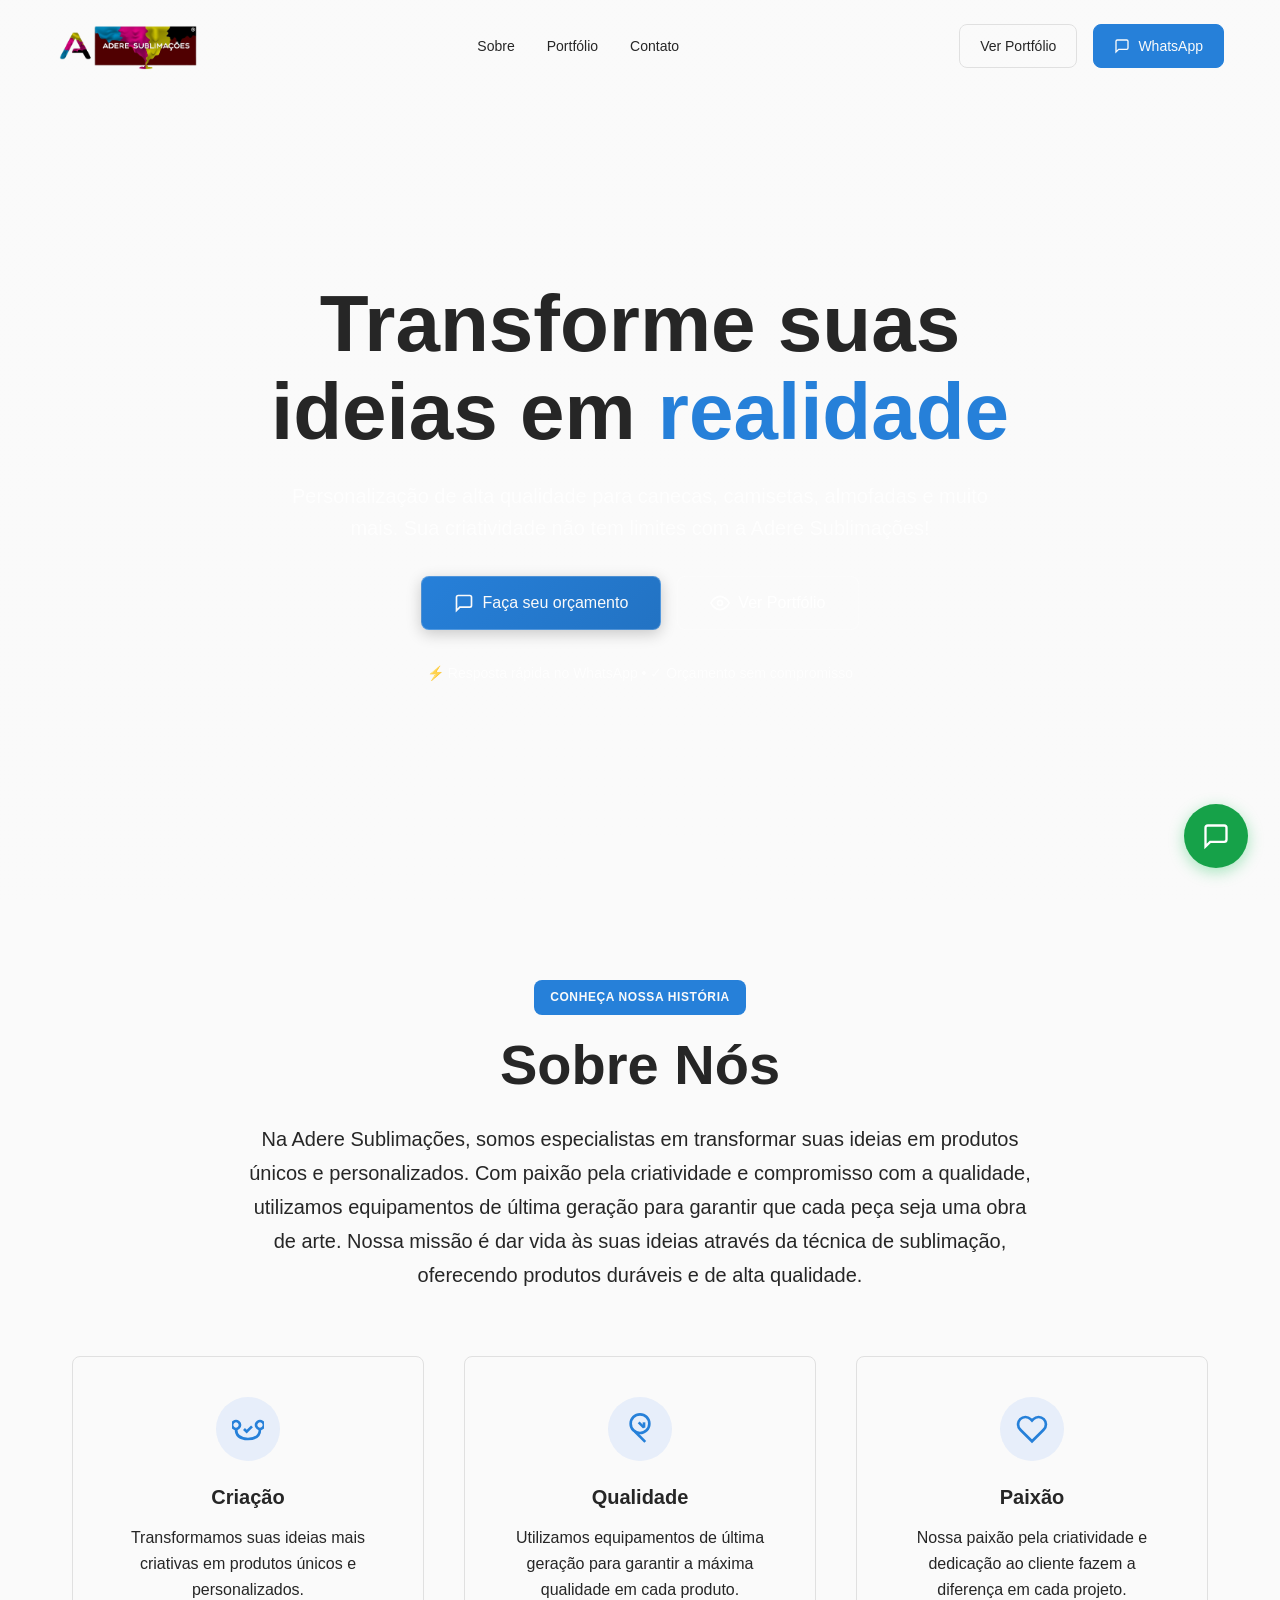
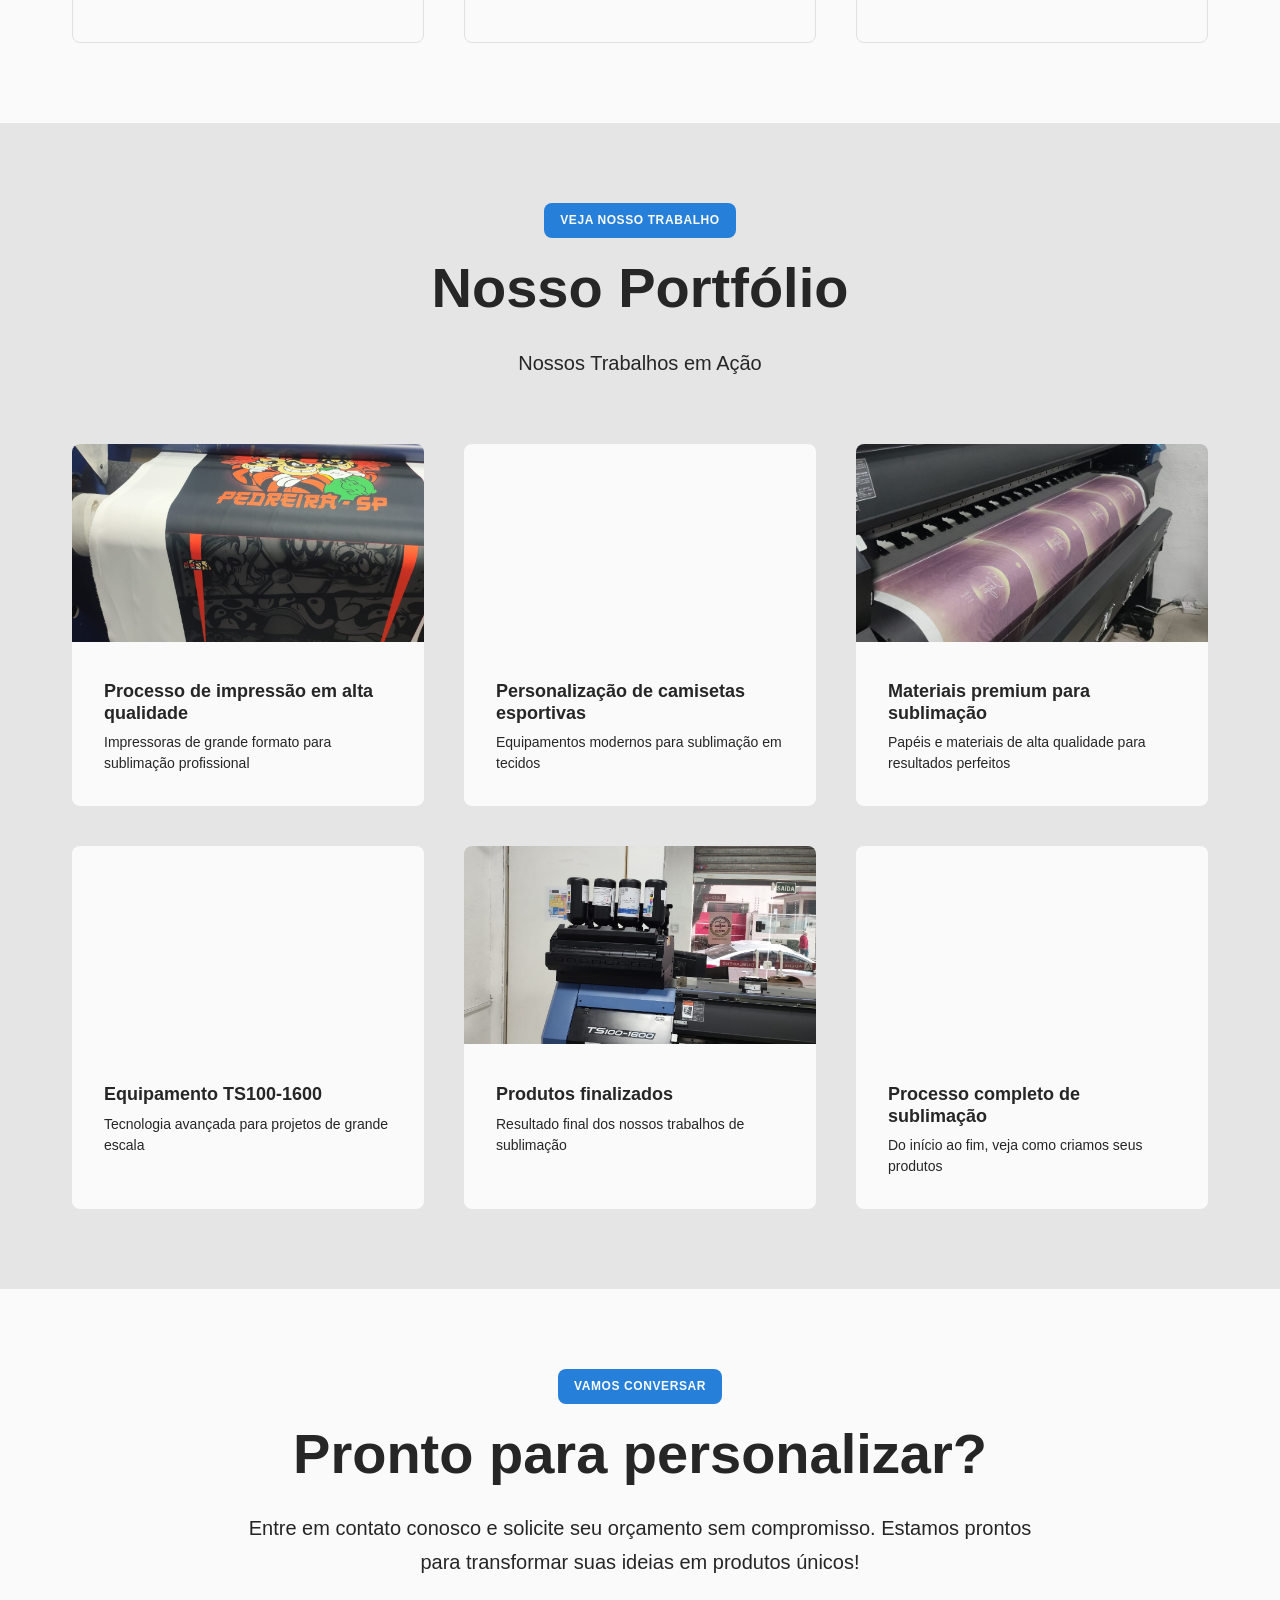
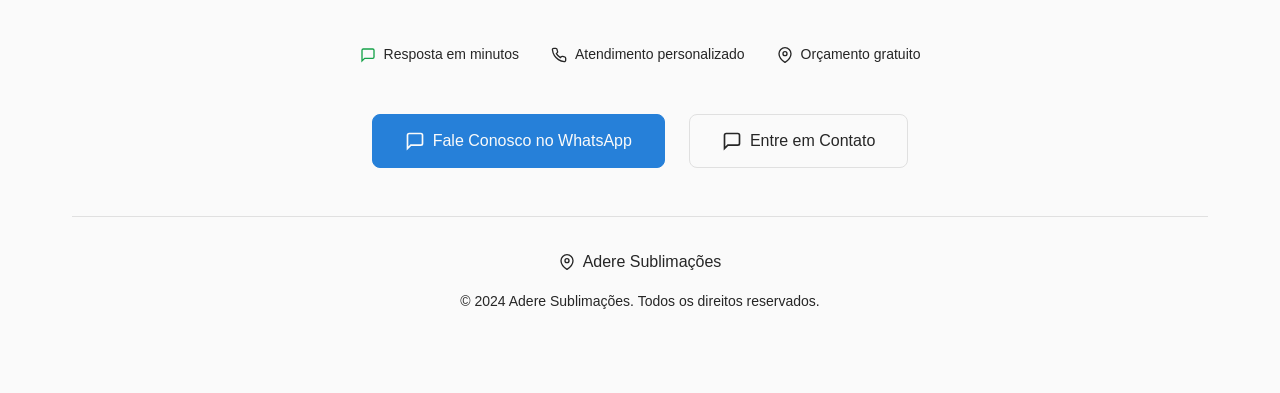
==== index.html @ a204c1db "Consolidate website styles and scripts into fewer files Embed CSS directly into the index.html and r" ====
<!DOCTYPE html>
<html lang="pt-BR">
<head>
    <meta charset="UTF-8">
    <meta name="viewport" content="width=device-width, initial-scale=1.0, maximum-scale=5.0, user-scalable=yes">
    <meta name="format-detection" content="telephone=no">
    <meta name="theme-color" content="#3b82f6">
    <title>Adere Sublimações - Transforme suas ideias em realidade</title>
    <meta name="description" content="Especialistas em sublimação personalizada para canecas, camisetas, almofadas e muito mais. Qualidade profissional e atendimento personalizado.">
    <style>
/* CSS Variables */
:root {
  --primary: hsl(210, 70%, 50%);
  --primary-foreground: hsl(0, 0%, 98%);
  --background: hsl(0, 0%, 98%);
  --foreground: hsl(0, 0%, 15%);
  --muted: hsl(0, 2%, 90%);
  --muted-foreground: hsl(0, 0%, 15%);
  --border: hsl(0, 0%, 88%);
  --green: hsl(142, 76%, 36%);
  --container-max-width: 1200px;
  --section-padding-mobile: 3rem 0;
  --section-padding-tablet: 4rem 0;
  --section-padding-desktop: 5rem 0;
  --border-radius: 0.5rem;
  --font-size-xs: 0.75rem;
  --font-size-sm: 0.875rem;
  --font-size-base: 1rem;
  --font-size-lg: 1.125rem;
  --font-size-xl: 1.25rem;
  --font-size-2xl: 1.5rem;
  --font-size-3xl: 1.875rem;
  --font-size-4xl: 2.25rem;
  --font-size-5xl: 3rem;
  --font-size-6xl: 4rem;
}

@media (prefers-color-scheme: dark) {
  :root {
    --background: hsl(0, 0%, 8%);
    --foreground: hsl(0, 0%, 92%);
    --muted: hsl(0, 2%, 16%);
    --muted-foreground: hsl(0, 0%, 92%);
    --border: hsl(0, 0%, 18%);
  }
}

* {
  margin: 0;
  padding: 0;
  box-sizing: border-box;
}

body {
  font-family: -apple-system, BlinkMacSystemFont, 'Segoe UI', Roboto, sans-serif;
  line-height: 1.6;
  color: var(--foreground);
  background-color: var(--background);
  overflow-x: hidden;
}

.container {
  max-width: var(--container-max-width);
  margin: 0 auto;
  padding: 0 1rem;
  width: 100%;
}

@media (min-width: 480px) { .container { padding: 0 1.25rem; } }
@media (min-width: 640px) { .container { padding: 0 1.5rem; } }
@media (min-width: 1024px) { .container { padding: 0 2rem; } }

h1, h2, h3, h4, h5, h6 {
  font-weight: 700;
  line-height: 1.2;
  color: var(--foreground);
}

.btn {
  display: inline-flex;
  align-items: center;
  justify-content: center;
  gap: 0.5rem;
  padding: 0.75rem 1.25rem;
  font-size: var(--font-size-sm);
  font-weight: 500;
  border: 1px solid transparent;
  border-radius: var(--border-radius);
  cursor: pointer;
  transition: all 0.2s ease;
  text-decoration: none;
  background: transparent;
  min-height: 44px;
  touch-action: manipulation;
  -webkit-tap-highlight-color: transparent;
  white-space: nowrap;
}

.btn:focus {
  outline: 2px solid var(--primary);
  outline-offset: 2px;
}

.btn-primary {
  background-color: var(--primary);
  color: var(--primary-foreground);
  border-color: var(--primary);
}

.btn-primary:hover {
  opacity: 0.9;
  transform: translateY(-1px);
}

.btn-outline {
  border-color: var(--border);
  background-color: transparent;
  color: var(--foreground);
}

.btn-outline:hover {
  background-color: var(--muted);
}

.btn-ghost {
  background-color: rgba(255, 255, 255, 0.1);
  color: white;
  border: 1px solid rgba(255, 255, 255, 0.2);
}

.btn-ghost:hover {
  background-color: rgba(255, 255, 255, 0.2);
}

.btn-lg {
  padding: 1rem 2rem;
  font-size: var(--font-size-base);
  min-height: 48px;
}

@media (max-width: 479px) {
  .btn {
    padding: 0.875rem 1.5rem;
    font-size: var(--font-size-base);
    min-height: 48px;
    width: 100%;
  }
  .btn-lg {
    padding: 1.125rem 2rem;
    font-size: var(--font-size-lg);
    min-height: 52px;
  }
}

.btn .icon { width: 1rem; height: 1rem; }
.btn-lg .icon { width: 1.25rem; height: 1.25rem; }

.icon {
  width: 1rem;
  height: 1rem;
  stroke: currentColor;
  fill: none;
}

.icon.green { color: var(--green); }

.navbar {
  position: fixed;
  top: 0;
  left: 0;
  right: 0;
  z-index: 1000;
  transition: all 0.3s ease;
  padding: 0;
}

.navbar.scrolled {
  background-color: rgba(255, 255, 255, 0.95);
  backdrop-filter: blur(10px);
  border-bottom: 1px solid var(--border);
  box-shadow: 0 2px 10px rgba(0, 0, 0, 0.1);
}

@media (prefers-color-scheme: dark) {
  .navbar.scrolled {
    background-color: rgba(0, 0, 0, 0.95);
  }
}

.nav-container {
  max-width: var(--container-max-width);
  margin: 0 auto;
  padding: 0 1rem;
}

.nav-content {
  display: flex;
  align-items: center;
  justify-content: space-between;
  min-height: 70px;
  padding: 0.5rem 0;
}

@media (min-width: 768px) {
  .nav-content {
    min-height: 80px;
    padding: 0.75rem 0;
  }
}

.nav-brand {
  display: flex;
  align-items: center;
  justify-content: space-between;
  width: 100%;
}

@media (min-width: 768px) {
  .nav-brand {
    width: auto;
  }
}

.logo-button {
  background: none;
  border: none;
  cursor: pointer;
}

.logo {
  height: 3rem;
  object-fit: contain;
  max-width: 120px;
}

@media (min-width: 480px) {
  .logo {
    height: 3.5rem;
    max-width: 140px;
  }
}

@media (min-width: 768px) {
  .logo {
    height: 4rem;
    max-width: 160px;
  }
}

.mobile-menu-toggle {
  display: flex;
  flex-direction: column;
  justify-content: space-around;
  width: 2rem;
  height: 2rem;
  background: transparent;
  border: none;
  cursor: pointer;
  padding: 0;
}

@media (min-width: 768px) {
  .mobile-menu-toggle {
    display: none;
  }
}

.hamburger {
  width: 2rem;
  height: 0.25rem;
  background: var(--foreground);
  transition: all 0.3s ease;
}

.mobile-menu-toggle.active .hamburger:nth-child(1) {
  transform: rotate(45deg) translate(5px, 5px);
}

.mobile-menu-toggle.active .hamburger:nth-child(2) {
  opacity: 0;
}

.mobile-menu-toggle.active .hamburger:nth-child(3) {
  transform: rotate(-45deg) translate(7px, -6px);
}

.desktop-menu {
  display: none;
}

@media (min-width: 768px) {
  .desktop-menu {
    display: block;
  }
}

.nav-menu ul {
  display: flex;
  list-style: none;
  gap: 2rem;
}

.nav-menu button {
  background: none;
  border: none;
  color: var(--muted-foreground);
  font-size: 0.875rem;
  cursor: pointer;
  transition: color 0.2s ease;
}

.nav-menu button:hover {
  color: var(--foreground);
}

.nav-actions {
  display: flex;
  align-items: center;
  gap: 1rem;
}

.mobile-hidden {
  display: none;
}

@media (min-width: 768px) {
  .mobile-hidden {
    display: inline-flex;
  }
}

.mobile-menu {
  display: none;
  position: absolute;
  top: 100%;
  left: 0;
  right: 0;
  background-color: var(--background);
  border: 1px solid var(--border);
  border-radius: var(--border-radius);
  margin: 0.5rem;
  padding: 2rem 1.5rem;
  box-shadow: 0 10px 25px rgba(0, 0, 0, 0.15);
  backdrop-filter: blur(10px);
  max-height: calc(100vh - 100px);
  overflow-y: auto;
}

.mobile-menu.active {
  display: block;
}

.mobile-menu-items {
  list-style: none;
  margin-bottom: 1.5rem;
}

.mobile-menu-items li {
  margin-bottom: 1rem;
}

.mobile-menu-items button {
  background: none;
  border: none;
  color: var(--muted-foreground);
  font-size: var(--font-size-lg);
  cursor: pointer;
  width: 100%;
  text-align: left;
  padding: 0.875rem 0;
  transition: color 0.2s ease;
  touch-action: manipulation;
  -webkit-tap-highlight-color: transparent;
  min-height: 44px;
  display: flex;
  align-items: center;
}

.mobile-menu-items button:hover {
  color: var(--foreground);
}

.mobile-actions {
  display: flex;
  flex-direction: column;
  gap: 1rem;
  margin-top: 1rem;
  padding-top: 1rem;
  border-top: 1px solid var(--border);
}

.hero {
  position: relative;
  min-height: 100vh;
  min-height: 100svh;
  display: flex;
  align-items: center;
  justify-content: center;
  color: white;
  text-align: center;
  overflow: hidden;
  padding: 1rem;
}

@media (max-width: 767px) {
  .hero {
    min-height: calc(100vh - 70px);
    padding-top: 70px;
  }
}

@media (min-width: 768px) {
  .hero {
    padding-top: 80px;
  }
}

.hero-video {
  position: absolute;
  top: 0;
  left: 0;
  width: 100%;
  height: 100%;
  object-fit: cover;
  z-index: -2;
  opacity: 0.6;
}

.hero-overlay {
  position: absolute;
  top: 0;
  left: 0;
  width: 100%;
  height: 100%;
  background: radial-gradient(125% 125% at 50% 100%, transparent 0%, var(--background) 75%);
  z-index: -1;
}

.hero-content {
  max-width: 900px;
  padding: 2rem 1rem;
  z-index: 1;
  width: 100%;
}

@media (max-width: 479px) {
  .hero-content {
    padding: 1.5rem 0.75rem;
  }
}

@media (min-width: 768px) {
  .hero-content {
    padding: 2rem 1.5rem;
  }
}

.hero-title {
  font-size: var(--font-size-3xl);
  font-weight: 700;
  margin-bottom: 1.5rem;
  line-height: 1.1;
  word-wrap: break-word;
  hyphens: auto;
}

@media (min-width: 480px) { .hero-title { font-size: var(--font-size-4xl); } }
@media (min-width: 640px) { .hero-title { font-size: var(--font-size-5xl); } }
@media (min-width: 768px) { .hero-title { font-size: var(--font-size-6xl); } }
@media (min-width: 1024px) { .hero-title { font-size: 5rem; } }

.text-primary { color: var(--primary); }

.hero-subtitle {
  font-size: var(--font-size-base);
  margin-bottom: 2rem;
  opacity: 0.9;
  max-width: 600px;
  margin-left: auto;
  margin-right: auto;
  line-height: 1.6;
}

@media (min-width: 480px) { .hero-subtitle { font-size: var(--font-size-lg); } }
@media (min-width: 768px) { .hero-subtitle { font-size: var(--font-size-xl); max-width: 700px; } }

.hero-actions {
  display: flex;
  flex-direction: column;
  align-items: center;
  gap: 1rem;
  margin-bottom: 2rem;
}

@media (min-width: 640px) {
  .hero-actions {
    flex-direction: row;
    justify-content: center;
  }
}

.hero-cta {
  background: linear-gradient(135deg, var(--primary) 0%, hsl(210, 70%, 45%) 100%);
  border: 1px solid rgba(255, 255, 255, 0.2);
  box-shadow: 0 4px 15px rgba(0, 0, 0, 0.2);
}

.trust-indicators {
  opacity: 0.8;
  font-size: 0.875rem;
}

section {
  padding: var(--section-padding-mobile);
}

@media (min-width: 768px) { section { padding: var(--section-padding-tablet); } }
@media (min-width: 1024px) { section { padding: var(--section-padding-desktop); } }

.section-header {
  text-align: center;
  margin-bottom: 4rem;
  max-width: 800px;
  margin-left: auto;
  margin-right: auto;
}

.section-badge {
  display: inline-block;
  padding: 0.5rem 1rem;
  background-color: var(--primary);
  color: var(--primary-foreground);
  font-size: 0.75rem;
  font-weight: 600;
  text-transform: uppercase;
  letter-spacing: 0.05em;
  border-radius: var(--border-radius);
  margin-bottom: 1rem;
}

.section-title {
  font-size: var(--font-size-3xl);
  font-weight: 700;
  margin-bottom: 1.5rem;
  color: var(--foreground);
  line-height: 1.2;
  word-wrap: break-word;
}

@media (min-width: 480px) { .section-title { font-size: var(--font-size-4xl); } }
@media (min-width: 768px) { .section-title { font-size: var(--font-size-5xl); } }
@media (min-width: 1024px) { .section-title { font-size: 3.5rem; } }

.section-description {
  font-size: var(--font-size-base);
  color: var(--muted-foreground);
  line-height: 1.7;
  max-width: 800px;
  margin: 0 auto;
}

@media (min-width: 480px) { .section-description { font-size: var(--font-size-lg); } }
@media (min-width: 768px) { .section-description { font-size: var(--font-size-xl); max-width: 900px; } }

.about { background-color: var(--background); }

.pillars-grid {
  display: grid;
  grid-template-columns: 1fr;
  gap: 1.5rem;
}

@media (min-width: 640px) {
  .pillars-grid {
    grid-template-columns: repeat(2, 1fr);
    gap: 2rem;
  }
}

@media (min-width: 1024px) {
  .pillars-grid {
    grid-template-columns: repeat(3, 1fr);
    gap: 2.5rem;
  }
}

.pillar-card {
  background-color: var(--background);
  border: 1px solid var(--border);
  border-radius: var(--border-radius);
  padding: 1.5rem;
  text-align: center;
  transition: all 0.3s ease;
}

@media (min-width: 640px) { .pillar-card { padding: 2rem; } }
@media (min-width: 1024px) { .pillar-card { padding: 2.5rem; } }

.pillar-card:hover {
  transform: translateY(-5px);
  box-shadow: 0 10px 25px rgba(0, 0, 0, 0.1);
}

.pillar-icon {
  width: 4rem;
  height: 4rem;
  background-color: rgba(59, 130, 246, 0.1);
  border-radius: 50%;
  display: flex;
  align-items: center;
  justify-content: center;
  margin: 0 auto 1.5rem;
  color: var(--primary);
}

.pillar-icon svg {
  width: 2rem;
  height: 2rem;
}

.pillar-card h3 {
  font-size: 1.25rem;
  font-weight: 700;
  margin-bottom: 1rem;
  color: var(--foreground);
}

.pillar-card p {
  color: var(--muted-foreground);
  line-height: 1.6;
}

.portfolio { background-color: var(--muted); }

.portfolio-grid {
  display: grid;
  grid-template-columns: 1fr;
  gap: 1.25rem;
}

@media (min-width: 640px) {
  .portfolio-grid {
    grid-template-columns: repeat(2, 1fr);
    gap: 1.5rem;
  }
}

@media (min-width: 1024px) {
  .portfolio-grid {
    grid-template-columns: repeat(3, 1fr);
    gap: 2rem;
  }
}

@media (min-width: 1200px) {
  .portfolio-grid {
    gap: 2.5rem;
  }
}

.portfolio-item {
  background-color: var(--background);
  border-radius: var(--border-radius);
  overflow: hidden;
  transition: all 0.3s ease;
  cursor: pointer;
}

.portfolio-item:hover {
  transform: translateY(-5px);
  box-shadow: 0 10px 25px rgba(0, 0, 0, 0.15);
}

.portfolio-item img,
.portfolio-item video {
  width: 100%;
  aspect-ratio: 16/9;
  object-fit: cover;
  transition: transform 0.3s ease;
}

.portfolio-item:hover img,
.portfolio-item:hover video {
  transform: scale(1.05);
}

.portfolio-content {
  padding: 1.25rem;
}

@media (min-width: 640px) { .portfolio-content { padding: 1.5rem; } }
@media (min-width: 1024px) { .portfolio-content { padding: 2rem; } }

.portfolio-content h3 {
  font-size: 1.125rem;
  font-weight: 700;
  margin-bottom: 0.5rem;
  color: var(--foreground);
}

.portfolio-content p {
  font-size: 0.875rem;
  color: var(--muted-foreground);
  line-height: 1.5;
}

.contact { background-color: var(--background); }

.trust-badges {
  display: grid;
  grid-template-columns: 1fr;
  gap: 1.5rem;
  margin-bottom: 2.5rem;
  text-align: center;
}

@media (min-width: 640px) {
  .trust-badges {
    display: flex;
    flex-wrap: wrap;
    justify-content: center;
    gap: 2rem;
    margin-bottom: 3rem;
  }
}

.trust-item {
  display: flex;
  align-items: center;
  gap: 0.5rem;
  font-size: 0.875rem;
  color: var(--muted-foreground);
}

.contact-actions {
  display: flex;
  flex-direction: column;
  align-items: stretch;
  gap: 1rem;
  margin-bottom: 3rem;
  max-width: 400px;
  margin-left: auto;
  margin-right: auto;
}

@media (min-width: 640px) {
  .contact-actions {
    flex-direction: row;
    justify-content: center;
    align-items: center;
    max-width: none;
  }
}

@media (min-width: 768px) {
  .contact-actions {
    gap: 1.5rem;
  }
}

.company-info {
  text-align: center;
  padding-top: 2rem;
  border-top: 1px solid var(--border);
}

.company-name {
  display: flex;
  align-items: center;
  justify-content: center;
  gap: 0.5rem;
  margin-bottom: 1rem;
  color: var(--muted-foreground);
}

.copyright {
  font-size: 0.875rem;
  color: var(--muted-foreground);
}

.floating-whatsapp {
  position: fixed;
  bottom: 1rem;
  right: 1rem;
  z-index: 1000;
  display: flex;
  align-items: center;
  gap: 0.5rem;
}

@media (min-width: 640px) {
  .floating-whatsapp {
    bottom: 1.5rem;
    right: 1.5rem;
  }
}

@media (min-width: 1024px) {
  .floating-whatsapp {
    bottom: 2rem;
    right: 2rem;
  }
}

.whatsapp-btn {
  width: 3rem;
  height: 3rem;
  background-color: var(--green);
  color: white;
  border: none;
  border-radius: 50%;
  display: flex;
  align-items: center;
  justify-content: center;
  cursor: pointer;
  transition: all 0.3s ease;
  box-shadow: 0 4px 15px rgba(34, 197, 94, 0.4);
  touch-action: manipulation;
  -webkit-tap-highlight-color: transparent;
}

@media (min-width: 640px) {
  .whatsapp-btn {
    width: 3.5rem;
    height: 3.5rem;
  }
}

@media (min-width: 1024px) {
  .whatsapp-btn {
    width: 4rem;
    height: 4rem;
  }
}

.whatsapp-btn:hover {
  transform: scale(1.1);
  box-shadow: 0 6px 20px rgba(34, 197, 94, 0.6);
}

.whatsapp-btn svg {
  width: 1.75rem;
  height: 1.75rem;
}

.close-btn {
  position: absolute;
  top: -0.25rem;
  right: -0.25rem;
  width: 1.25rem;
  height: 1.25rem;
  background-color: var(--muted-foreground);
  color: var(--background);
  border: none;
  border-radius: 50%;
  font-size: 0.75rem;
  cursor: pointer;
  display: flex;
  align-items: center;
  justify-content: center;
  opacity: 0;
  transition: opacity 0.2s ease;
}

.floating-whatsapp:hover .close-btn {
  opacity: 1;
}

.close-btn:hover {
  background-color: var(--foreground);
}

.tooltip {
  position: absolute;
  bottom: 100%;
  right: 0;
  background-color: var(--foreground);
  color: var(--background);
  padding: 0.5rem 0.75rem;
  border-radius: var(--border-radius);
  font-size: 0.875rem;
  white-space: nowrap;
  opacity: 0;
  transform: translateY(10px);
  transition: all 0.3s ease;
  pointer-events: none;
  margin-bottom: 0.5rem;
}

.floating-whatsapp:hover .tooltip {
  opacity: 1;
  transform: translateY(0);
}

.tooltip::after {
  content: '';
  position: absolute;
  top: 100%;
  right: 1rem;
  border: 0.25rem solid transparent;
  border-top-color: var(--foreground);
}

.text-center { text-align: center; }

.sr-only {
  position: absolute;
  width: 1px;
  height: 1px;
  padding: 0;
  margin: -1px;
  overflow: hidden;
  clip: rect(0, 0, 0, 0);
  white-space: nowrap;
  border: 0;
}

@media (max-width: 767px) {
  .hidden-mobile {
    display: none !important;
  }
}

@media (min-width: 768px) {
  .hidden-desktop {
    display: none !important;
  }
}

@media (hover: none) and (pointer: coarse) {
  .btn:hover { transform: none; }
  .pillar-card:hover { transform: none; }
  .portfolio-item:hover { transform: none; }
  .portfolio-item:hover img,
  .portfolio-item:hover video { transform: none; }
}

@media (prefers-reduced-motion: reduce) {
  * {
    animation-duration: 0.01ms !important;
    animation-iteration-count: 1 !important;
    transition-duration: 0.01ms !important;
  }
  html { scroll-behavior: auto; }
}

.btn:focus-visible,
button:focus-visible {
  outline: 2px solid var(--primary);
  outline-offset: 2px;
}

html { scroll-behavior: smooth; }

@supports (scroll-behavior: smooth) {
  html { scroll-behavior: smooth; }
}
    </style>
</head>
<body>
    <!-- Header Navigation -->
    <header>
        <nav class="navbar" id="navbar">
            <div class="nav-container">
                <div class="nav-content">
                    <div class="nav-brand">
                        <button onclick="scrollToTop()" class="logo-button">
                            <img src="attached_assets/logo-adere-removebg-preview.jpg_1758233540978.png" 
                                 alt="Adere Sublimações" class="logo">
                        </button>
                        <button class="mobile-menu-toggle" id="mobileMenuToggle">
                            <span class="hamburger"></span>
                            <span class="hamburger"></span>
                            <span class="hamburger"></span>
                        </button>
                    </div>
                    
                    <div class="nav-menu desktop-menu">
                        <ul>
                            <li><button onclick="scrollToSection('sobre')">Sobre</button></li>
                            <li><button onclick="scrollToSection('portfolio')">Portfólio</button></li>
                            <li><button onclick="scrollToSection('contato')">Contato</button></li>
                        </ul>
                    </div>
                    
                    <div class="nav-actions">
                        <button class="btn btn-outline mobile-hidden" onclick="scrollToSection('portfolio')">
                            Ver Portfólio
                        </button>
                        <button class="btn btn-primary" onclick="openWhatsApp('header')">
                            <svg class="icon" viewBox="0 0 24 24" fill="none" stroke="currentColor" stroke-width="2">
                                <path d="M21 15a2 2 0 0 1-2 2H7l-4 4V5a2 2 0 0 1 2-2h14a2 2 0 0 1 2 2z"/>
                            </svg>
                            WhatsApp
                        </button>
                    </div>
                </div>
                
                <!-- Mobile Menu -->
                <div class="mobile-menu" id="mobileMenu">
                    <ul class="mobile-menu-items">
                        <li><button onclick="scrollToSection('sobre')">Sobre</button></li>
                        <li><button onclick="scrollToSection('portfolio')">Portfólio</button></li>
                        <li><button onclick="scrollToSection('contato')">Contato</button></li>
                    </ul>
                    <div class="mobile-actions">
                        <button class="btn btn-outline" onclick="scrollToSection('portfolio')">
                            Ver Portfólio
                        </button>
                        <button class="btn btn-primary" onclick="openWhatsApp('mobile-menu')">
                            <svg class="icon" viewBox="0 0 24 24" fill="none" stroke="currentColor" stroke-width="2">
                                <path d="M21 15a2 2 0 0 1-2 2H7l-4 4V5a2 2 0 0 1 2-2h14a2 2 0 0 1 2 2z"/>
                            </svg>
                            WhatsApp
                        </button>
                    </div>
                </div>
            </div>
        </nav>
    </header>

    <!-- Hero Section -->
    <main>
        <section class="hero">
            <video class="hero-video" autoplay muted loop playsinline>
                <source src="attached_assets/fundo_1758233569956.mp4" type="video/mp4">
            </video>
            <div class="hero-overlay"></div>
            
            <div class="hero-content">
                <div class="hero-text">
                    <h1 class="hero-title">
                        Transforme suas ideias em <span class="text-primary">realidade</span>
                    </h1>
                    <p class="hero-subtitle">
                        Personalização de alta qualidade para canecas, camisetas, almofadas e muito mais. 
                        Sua criatividade não tem limites com a Adere Sublimações!
                    </p>
                </div>
                
                <div class="hero-actions">
                    <button class="btn btn-primary btn-lg hero-cta" onclick="openWhatsApp('hero-primary')">
                        <svg class="icon" viewBox="0 0 24 24" fill="none" stroke="currentColor" stroke-width="2">
                            <path d="M21 15a2 2 0 0 1-2 2H7l-4 4V5a2 2 0 0 1 2-2h14a2 2 0 0 1 2 2z"/>
                        </svg>
                        Faça seu orçamento
                    </button>
                    <button class="btn btn-ghost btn-lg" onclick="scrollToSection('portfolio')">
                        <svg class="icon" viewBox="0 0 24 24" fill="none" stroke="currentColor" stroke-width="2">
                            <path d="M1 12s4-8 11-8 11 8 11 8-4 8-11 8-11-8-11-8z"/>
                            <circle cx="12" cy="12" r="3"/>
                        </svg>
                        Ver Portfólio
                    </button>
                </div>
                
                <div class="trust-indicators">
                    <p>⚡ Resposta rápida no WhatsApp • ✓ Orçamento sem compromisso</p>
                </div>
            </div>
        </section>

        <!-- About Section -->
        <section class="about" id="sobre">
            <div class="container">
                <div class="section-header">
                    <div class="section-badge">Conheça nossa história</div>
                    <h2 class="section-title">Sobre Nós</h2>
                    <p class="section-description">
                        Na Adere Sublimações, somos especialistas em transformar suas ideias em produtos únicos e personalizados. 
                        Com paixão pela criatividade e compromisso com a qualidade, utilizamos equipamentos de última geração para 
                        garantir que cada peça seja uma obra de arte. Nossa missão é dar vida às suas ideias através da técnica de 
                        sublimação, oferecendo produtos duráveis e de alta qualidade.
                    </p>
                </div>
                
                <div class="pillars-grid">
                    <div class="pillar-card">
                        <div class="pillar-icon">
                            <svg viewBox="0 0 24 24" fill="none" stroke="currentColor" stroke-width="2">
                                <path d="M9 12l2 2 4-4"/>
                                <path d="M21 12c-1 0-3-1-3-3s2-3 3-3 3 1 3 3-2 3-3 3"/>
                                <path d="M3 12c1 0 3-1 3-3s-2-3-3-3-3 1-3 3 2 3 3 3"/>
                                <path d="M3 12c0 7.5 7.5 7.5 9 7.5s9 0 9-7.5"/>
                            </svg>
                        </div>
                        <h3>Criação</h3>
                        <p>Transformamos suas ideias mais criativas em produtos únicos e personalizados.</p>
                    </div>
                    
                    <div class="pillar-card">
                        <div class="pillar-icon">
                            <svg viewBox="0 0 24 24" fill="none" stroke="currentColor" stroke-width="2">
                                <circle cx="12" cy="8" r="7"/>
                                <path d="m8.21 13.89 7.74 7.74"/>
                                <path d="M15 7v4"/>
                                <path d="m11 7 4 4"/>
                            </svg>
                        </div>
                        <h3>Qualidade</h3>
                        <p>Utilizamos equipamentos de última geração para garantir a máxima qualidade em cada produto.</p>
                    </div>
                    
                    <div class="pillar-card">
                        <div class="pillar-icon">
                            <svg viewBox="0 0 24 24" fill="none" stroke="currentColor" stroke-width="2">
                                <path d="M20.84 4.61a5.5 5.5 0 0 0-7.78 0L12 5.67l-1.06-1.06a5.5 5.5 0 0 0-7.78 7.78l1.06 1.06L12 21.23l7.78-7.78 1.06-1.06a5.5 5.5 0 0 0 0-7.78z"/>
                            </svg>
                        </div>
                        <h3>Paixão</h3>
                        <p>Nossa paixão pela criatividade e dedicação ao cliente fazem a diferença em cada projeto.</p>
                    </div>
                </div>
            </div>
        </section>

        <!-- Portfolio Section -->
        <section class="portfolio" id="portfolio">
            <div class="container">
                <div class="section-header">
                    <div class="section-badge">Veja nosso trabalho</div>
                    <h2 class="section-title">Nosso Portfólio</h2>
                    <p class="section-description">Nossos Trabalhos em Ação</p>
                </div>
                
                <div class="portfolio-grid">
                    <div class="portfolio-item">
                        <img src="attached_assets/WhatsApp Image 2025-09-02 at 09.13.18_1758233621442.jpeg" 
                             alt="Processo de impressão em alta qualidade">
                        <div class="portfolio-content">
                            <h3>Processo de impressão em alta qualidade</h3>
                            <p>Impressoras de grande formato para sublimação profissional</p>
                        </div>
                    </div>
                    
                    <div class="portfolio-item">
                        <video muted loop playsinline autoplay>
                            <source src="attached_assets/WhatsApp Video 2025-09-02 at 09.14.12_1758233621443.mp4" type="video/mp4">
                        </video>
                        <div class="portfolio-content">
                            <h3>Personalização de camisetas esportivas</h3>
                            <p>Equipamentos modernos para sublimação em tecidos</p>
                        </div>
                    </div>
                    
                    <div class="portfolio-item">
                        <img src="attached_assets/WhatsApp Image 2025-09-02 at 09.14.54_1758233621441.jpeg" 
                             alt="Materiais premium para sublimação">
                        <div class="portfolio-content">
                            <h3>Materiais premium para sublimação</h3>
                            <p>Papéis e materiais de alta qualidade para resultados perfeitos</p>
                        </div>
                    </div>
                    
                    <div class="portfolio-item">
                        <video muted loop playsinline autoplay>
                            <source src="attached_assets/WhatsApp Video 2025-09-02 at 09.20.40_1758233621440.mp4" type="video/mp4">
                        </video>
                        <div class="portfolio-content">
                            <h3>Equipamento TS100-1600</h3>
                            <p>Tecnologia avançada para projetos de grande escala</p>
                        </div>
                    </div>
                    
                    <div class="portfolio-item">
                        <img src="attached_assets/WhatsApp Image 2025-09-02 at 09.14.56_1758233621441.jpeg" 
                             alt="Produtos finalizados">
                        <div class="portfolio-content">
                            <h3>Produtos finalizados</h3>
                            <p>Resultado final dos nossos trabalhos de sublimação</p>
                        </div>
                    </div>
                    
                    <div class="portfolio-item">
                        <video muted loop playsinline autoplay>
                            <source src="attached_assets/WhatsApp Video 2025-09-02 at 09.20.50_1758233621439.mp4" type="video/mp4">
                        </video>
                        <div class="portfolio-content">
                            <h3>Processo completo de sublimação</h3>
                            <p>Do início ao fim, veja como criamos seus produtos</p>
                        </div>
                    </div>
                </div>
            </div>
        </section>

        <!-- Contact Section -->
        <section class="contact" id="contato">
            <div class="container">
                <div class="section-header">
                    <div class="section-badge">Vamos conversar</div>
                    <h2 class="section-title">Pronto para personalizar?</h2>
                    <p class="section-description">
                        Entre em contato conosco e solicite seu orçamento sem compromisso. 
                        Estamos prontos para transformar suas ideias em produtos únicos!
                    </p>
                </div>
                
                <div class="trust-badges">
                    <div class="trust-item">
                        <svg class="icon green" viewBox="0 0 24 24" fill="none" stroke="currentColor" stroke-width="2">
                            <path d="M21 15a2 2 0 0 1-2 2H7l-4 4V5a2 2 0 0 1 2-2h14a2 2 0 0 1 2 2z"/>
                        </svg>
                        Resposta em minutos
                    </div>
                    <div class="trust-item">
                        <svg class="icon" viewBox="0 0 24 24" fill="none" stroke="currentColor" stroke-width="2">
                            <path d="M22 16.92v3a2 2 0 0 1-2.18 2 19.79 19.79 0 0 1-8.63-3.07 19.5 19.5 0 0 1-6-6 19.79 19.79 0 0 1-3.07-8.67A2 2 0 0 1 4.11 2h3a2 2 0 0 1 2 1.72 12.84 12.84 0 0 0 .7 2.81 2 2 0 0 1-.45 2.11L8.09 9.91a16 16 0 0 0 6 6l1.27-1.27a2 2 0 0 1 2.11-.45 12.84 12.84 0 0 0 2.81.7A2 2 0 0 1 22 16.92z"/>
                        </svg>
                        Atendimento personalizado
                    </div>
                    <div class="trust-item">
                        <svg class="icon" viewBox="0 0 24 24" fill="none" stroke="currentColor" stroke-width="2">
                            <path d="M21 10c0 7-9 13-9 13s-9-6-9-13a9 9 0 0 1 18 0z"/>
                            <circle cx="12" cy="10" r="3"/>
                        </svg>
                        Orçamento gratuito
                    </div>
                </div>
                
                <div class="contact-actions">
                    <button class="btn btn-primary btn-lg" onclick="openWhatsApp('contact-primary')">
                        <svg class="icon" viewBox="0 0 24 24" fill="none" stroke="currentColor" stroke-width="2">
                            <path d="M21 15a2 2 0 0 1-2 2H7l-4 4V5a2 2 0 0 1 2-2h14a2 2 0 0 1 2 2z"/>
                        </svg>
                        Fale Conosco no WhatsApp
                    </button>
                    <button class="btn btn-outline btn-lg" onclick="openWhatsApp('contact-secondary')">
                        <svg class="icon" viewBox="0 0 24 24" fill="none" stroke="currentColor" stroke-width="2">
                            <path d="M21 15a2 2 0 0 1-2 2H7l-4 4V5a2 2 0 0 1 2-2h14a2 2 0 0 1 2 2z"/>
                        </svg>
                        Entre em Contato
                    </button>
                </div>
                
                <div class="company-info">
                    <div class="company-name">
                        <svg class="icon" viewBox="0 0 24 24" fill="none" stroke="currentColor" stroke-width="2">
                            <path d="M21 10c0 7-9 13-9 13s-9-6-9-13a9 9 0 0 1 18 0z"/>
                            <circle cx="12" cy="10" r="3"/>
                        </svg>
                        Adere Sublimações
                    </div>
                    <p class="copyright">© 2024 Adere Sublimações. Todos os direitos reservados.</p>
                </div>
            </div>
        </section>
    </main>

    <!-- Floating WhatsApp Button -->
    <div class="floating-whatsapp" id="floatingWhatsApp">
        <button class="whatsapp-btn" onclick="openWhatsApp('floating')" title="Fale conosco no WhatsApp!">
            <svg viewBox="0 0 24 24" fill="none" stroke="currentColor" stroke-width="2">
                <path d="M21 15a2 2 0 0 1-2 2H7l-4 4V5a2 2 0 0 1 2-2h14a2 2 0 0 1 2 2z"/>
            </svg>
        </button>
        <button class="close-btn" onclick="closeFloatingWhatsApp()" title="Fechar">×</button>
        <div class="tooltip">Fale conosco no WhatsApp!</div>
    </div>

    <script>
const navbar = document.getElementById('navbar');
const mobileMenuToggle = document.getElementById('mobileMenuToggle');
const mobileMenu = document.getElementById('mobileMenu');
const floatingWhatsApp = document.getElementById('floatingWhatsApp');

function openWhatsApp(source = 'general') {
    const message = `Olá! Vim através do site (${source}) e gostaria de fazer um orçamento.`;
    const encodedMessage = encodeURIComponent(message);
    const whatsappUrl = `https://wa.link/97omph?text=${encodedMessage}`;
    window.open(whatsappUrl, '_blank');
    console.log(`WhatsApp opened via ${source}`);
}

function scrollToSection(sectionId) {
    const element = document.getElementById(sectionId);
    if (element) {
        element.scrollIntoView({ 
            behavior: 'smooth',
            block: 'start'
        });
    }
    closeMobileMenu();
}

function scrollToTop() {
    window.scrollTo({ 
        top: 0, 
        behavior: 'smooth' 
    });
}

function toggleMobileMenu() {
    const isOpen = mobileMenu.classList.contains('active');
    if (isOpen) {
        closeMobileMenu();
    } else {
        openMobileMenu();
    }
}

function openMobileMenu() {
    mobileMenu.classList.add('active');
    mobileMenuToggle.classList.add('active');
    document.body.style.overflow = 'hidden';
}

function closeMobileMenu() {
    mobileMenu.classList.remove('active');
    mobileMenuToggle.classList.remove('active');
    document.body.style.overflow = 'auto';
}

function closeFloatingWhatsApp() {
    floatingWhatsApp.style.display = 'none';
    console.log('Floating WhatsApp closed');
}

function handleNavbarScroll() {
    if (window.scrollY > 50) {
        navbar.classList.add('scrolled');
    } else {
        navbar.classList.remove('scrolled');
    }
}

function initializeVideos() {
    const videos = document.querySelectorAll('video');
    
    videos.forEach(video => {
        const prefersReducedMotion = window.matchMedia('(prefers-reduced-motion: reduce)').matches;
        
        if (!prefersReducedMotion) {
            const observer = new IntersectionObserver((entries) => {
                entries.forEach(entry => {
                    if (entry.isIntersecting) {
                        video.play().catch(() => {
                            console.log('Video autoplay failed, user interaction required');
                        });
                    } else {
                        video.pause();
                    }
                });
            }, { threshold: 0.5 });
            
            observer.observe(video);
        }
    });
}

function initializeAnimations() {
    const observerOptions = {
        threshold: 0.1,
        rootMargin: '0px 0px -50px 0px'
    };

    const observer = new IntersectionObserver((entries) => {
        entries.forEach(entry => {
            if (entry.isIntersecting) {
                entry.target.style.opacity = '1';
                entry.target.style.transform = 'translateY(0)';
            }
        });
    }, observerOptions);

    const animatedElements = document.querySelectorAll('.pillar-card, .portfolio-item');
    animatedElements.forEach(el => {
        el.style.opacity = '0';
        el.style.transform = 'translateY(20px)';
        el.style.transition = 'opacity 0.6s ease, transform 0.6s ease';
        observer.observe(el);
    });
}

function initializePortfolio() {
    const portfolioItems = document.querySelectorAll('.portfolio-item');
    
    portfolioItems.forEach(item => {
        item.addEventListener('click', () => {
            console.log('Portfolio item clicked');
        });
    });
}

function initializeAccessibility() {
    const customButtons = document.querySelectorAll('button');
    
    customButtons.forEach(button => {
        button.addEventListener('keydown', (e) => {
            if (e.key === 'Enter' || e.key === ' ') {
                e.preventDefault();
                button.click();
            }
        });
    });

    mobileMenuToggle.addEventListener('keydown', (e) => {
        if (e.key === 'Escape') {
            closeMobileMenu();
        }
    });
}

function initializeLazyLoading() {
    if ('IntersectionObserver' in window) {
        const imageObserver = new IntersectionObserver((entries) => {
            entries.forEach(entry => {
                if (entry.isIntersecting) {
                    const img = entry.target;
                    if (img.dataset.src) {
                        img.src = img.dataset.src;
                        img.removeAttribute('data-src');
                        imageObserver.unobserve(img);
                    }
                }
            });
        });

        const lazyImages = document.querySelectorAll('img[data-src]');
        lazyImages.forEach(img => imageObserver.observe(img));
    }
}

document.addEventListener('DOMContentLoaded', () => {
    initializeVideos();
    initializeAnimations();
    initializePortfolio();
    initializeAccessibility();
    initializeLazyLoading();
    
    mobileMenuToggle.addEventListener('click', toggleMobileMenu);
    
    document.addEventListener('click', (e) => {
        if (mobileMenu.classList.contains('active') && 
            !mobileMenu.contains(e.target) && 
            !mobileMenuToggle.contains(e.target)) {
            closeMobileMenu();
        }
    });
    
    window.addEventListener('resize', () => {
        if (window.innerWidth >= 768) {
            closeMobileMenu();
        }
    });

    window.addEventListener('scroll', handleNavbarScroll);
    handleNavbarScroll();
});

if ('serviceWorker' in navigator) {
    window.addEventListener('load', () => {
        navigator.serviceWorker.register('/sw.js')
            .then(registration => {
                console.log('SW registered: ', registration);
            })
            .catch(registrationError => {
                console.log('SW registration failed: ', registrationError);
            });
    });
}
    </script>
</body>
</html>
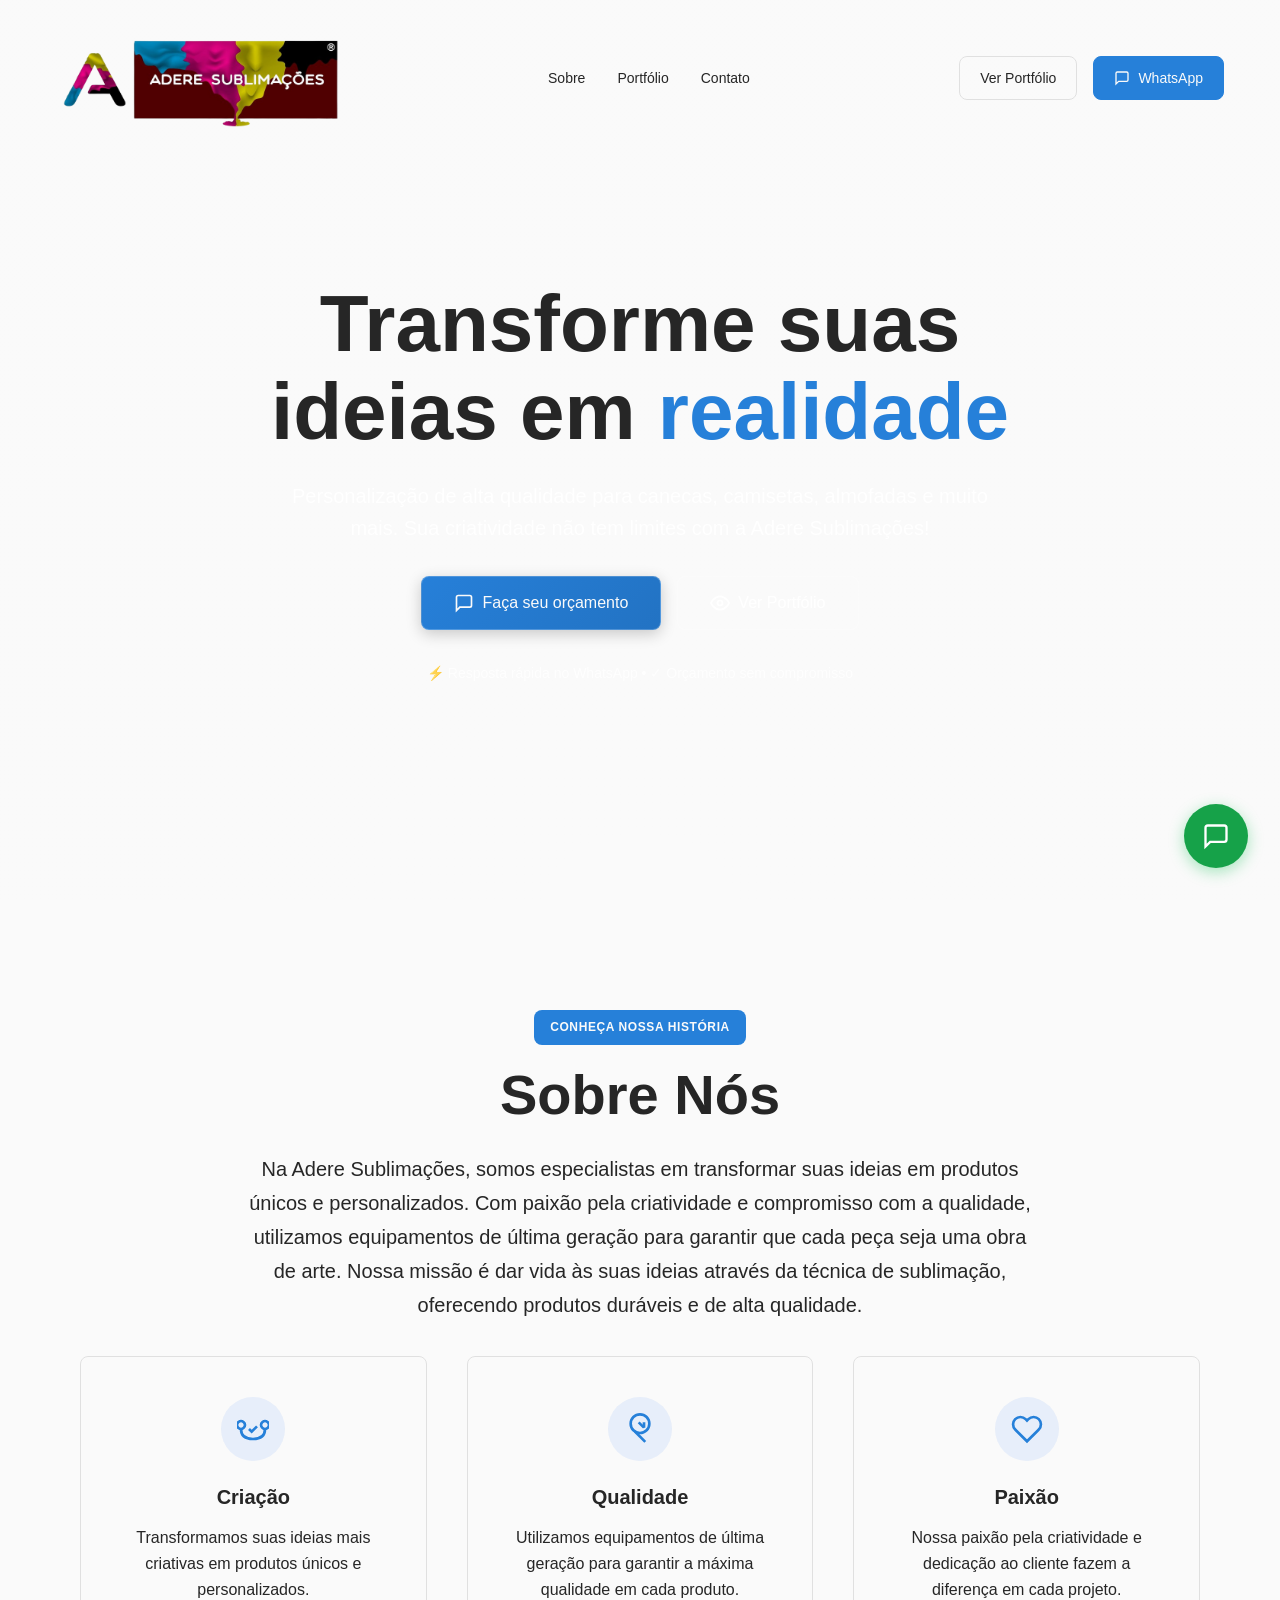
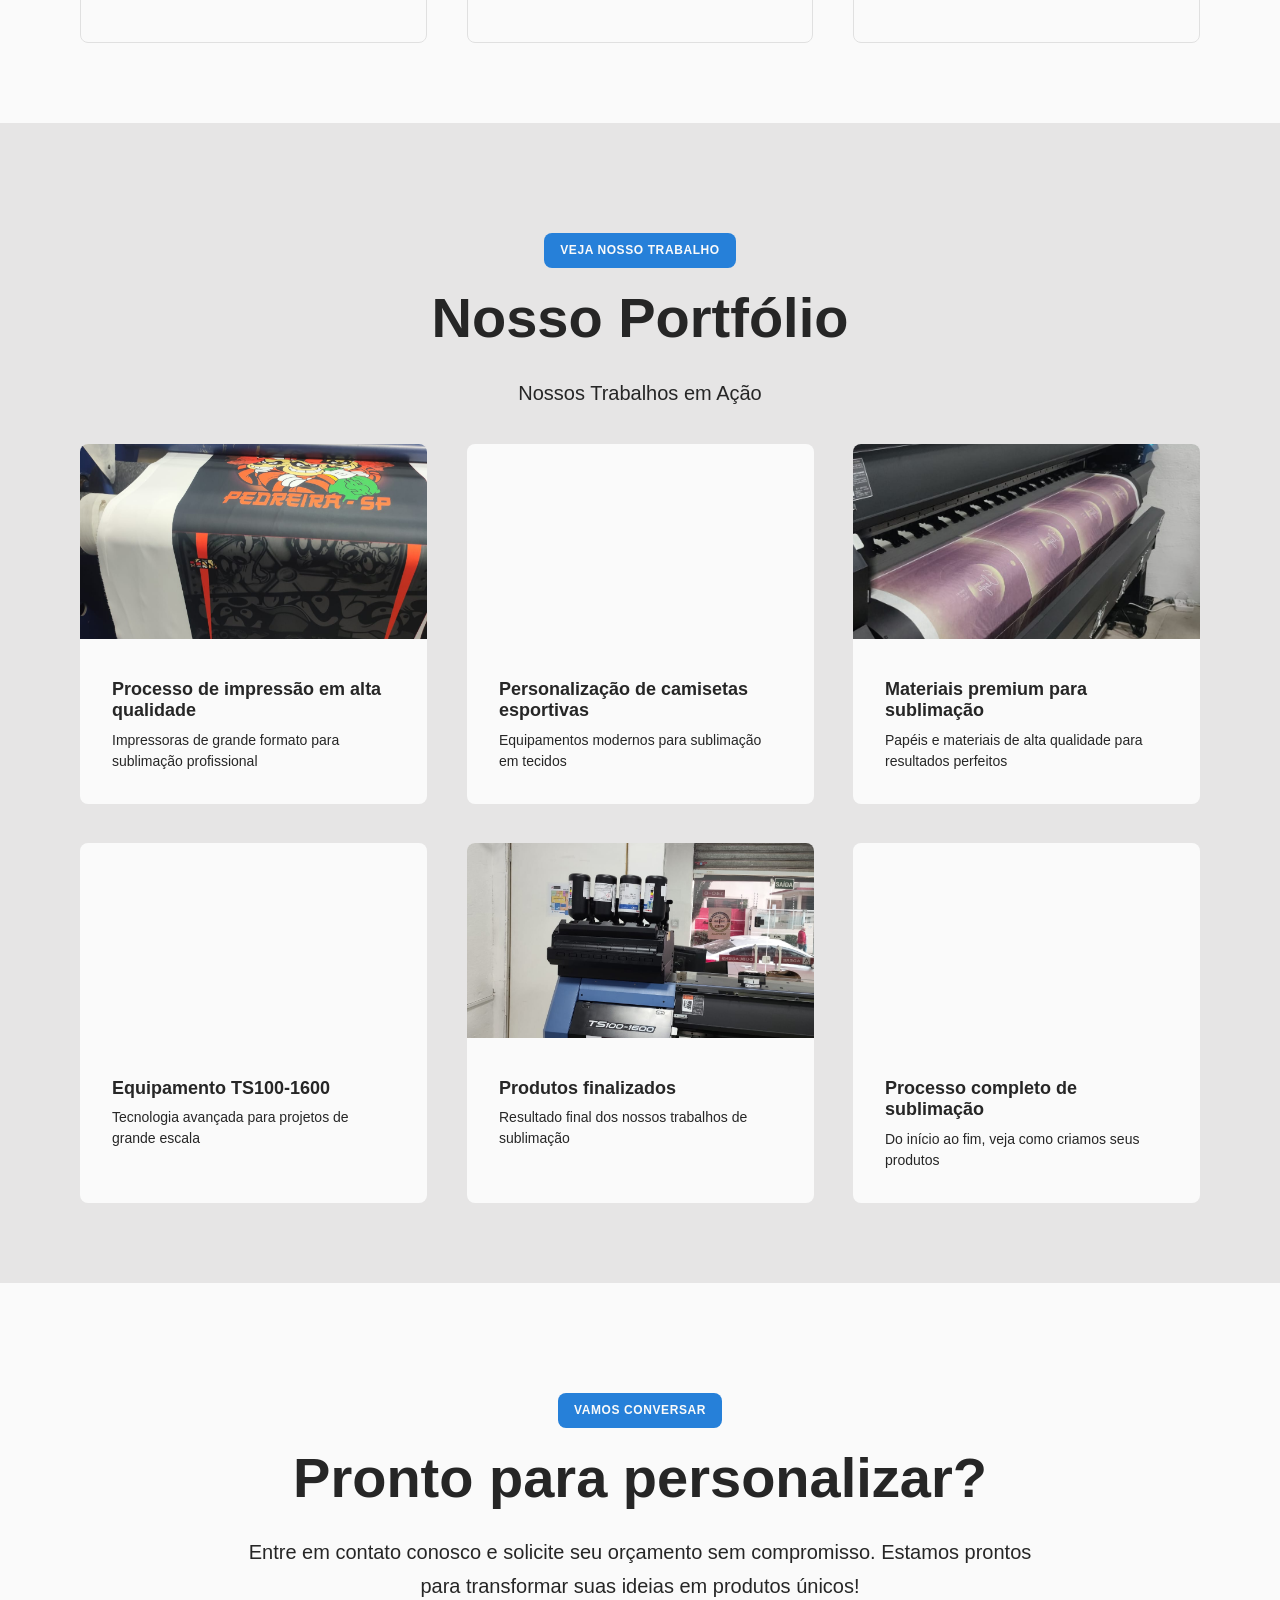
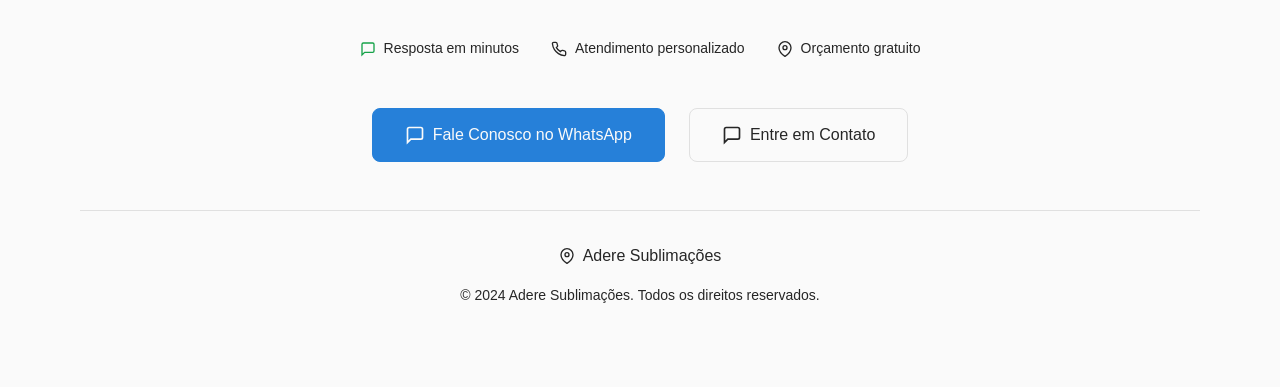
==== commit fb4bba2d: "Adere atualização Adere atualização arquivos" ====
--- a/index.html
+++ b/index.html
@@ -8,32 +8,132 @@
     <title>Adere Sublimações - Transforme suas ideias em realidade</title>
     <meta name="description" content="Especialistas em sublimação personalizada para canecas, camisetas, almofadas e muito mais. Qualidade profissional e atendimento personalizado.">
     <style>
-/* CSS Variables */
-:root {
-  --primary: hsl(210, 70%, 50%);
-  --primary-foreground: hsl(0, 0%, 98%);
-  --background: hsl(0, 0%, 98%);
-  --foreground: hsl(0, 0%, 15%);
-  --muted: hsl(0, 2%, 90%);
-  --muted-foreground: hsl(0, 0%, 15%);
-  --border: hsl(0, 0%, 88%);
-  --green: hsl(142, 76%, 36%);
-  --container-max-width: 1200px;
-  --section-padding-mobile: 3rem 0;
-  --section-padding-tablet: 4rem 0;
-  --section-padding-desktop: 5rem 0;
-  --border-radius: 0.5rem;
-  --font-size-xs: 0.75rem;
-  --font-size-sm: 0.875rem;
-  --font-size-base: 1rem;
-  --font-size-lg: 1.125rem;
-  --font-size-xl: 1.25rem;
-  --font-size-2xl: 1.5rem;
-  --font-size-3xl: 1.875rem;
-  --font-size-4xl: 2.25rem;
-  --font-size-5xl: 3rem;
-  --font-size-6xl: 4rem;
-}
+    /* CSS Variables */
+    :root {
+      --primary: hsl(210, 70%, 50%);
+      --primary-foreground: hsl(0, 0%, 98%);
+      --background: hsl(0, 0%, 98%);
+      --foreground: hsl(0, 0%, 15%);
+      --muted: hsl(0, 2%, 90%);
+      --muted-foreground: hsl(0, 0%, 15%);
+      --border: hsl(0, 0%, 88%);
+      --green: hsl(142, 76%, 36%);
+      --container-max-width: 1200px;
+      --section-padding-mobile: 3rem 0;
+      --section-padding-tablet: 4rem 0;
+      --section-padding-desktop: 5rem 0;
+      --border-radius: 0.5rem;
+      --font-size-xs: 0.75rem;
+      --font-size-sm: 0.875rem;
+      --font-size-base: 1rem;
+      --font-size-lg: 1.125rem;
+      --font-size-xl: 1.25rem;
+      --font-size-2xl: 1.5rem;
+      --font-size-3xl: 1.875rem;
+      --font-size-4xl: 2.25rem;
+      --font-size-5xl: 3rem;
+      --font-size-6xl: 4rem;
+      
+      /* Animation variables */
+      --animation-duration: 0.6s;
+      --animation-timing: cubic-bezier(0.4, 0, 0.2, 1);
+      --animation-delay: 0.1s;
+    }
+    
+    /* Global animations */
+    @keyframes fadeInUp {
+      from {
+        opacity: 0;
+        transform: translateY(30px);
+      }
+      to {
+        opacity: 1;
+        transform: translateY(0);
+      }
+    }
+    
+    @keyframes fadeIn {
+      from {
+        opacity: 0;
+      }
+      to {
+        opacity: 1;
+      }
+    }
+    
+    @keyframes slideInLeft {
+      from {
+        opacity: 0;
+        transform: translateX(-50px);
+      }
+      to {
+        opacity: 1;
+        transform: translateX(0);
+      }
+    }
+    
+    @keyframes slideInRight {
+      from {
+        opacity: 0;
+        transform: translateX(50px);
+      }
+      to {
+        opacity: 1;
+        transform: translateX(0);
+      }
+    }
+    
+    @keyframes scaleIn {
+      from {
+        opacity: 0;
+        transform: scale(0.8);
+      }
+      to {
+        opacity: 1;
+        transform: scale(1);
+      }
+    }
+    
+    @keyframes pulse {
+      0%, 100% {
+        transform: scale(1);
+      }
+      50% {
+        transform: scale(1.05);
+      }
+    }
+    
+    /* Utility classes for animations */
+    .animate-fade-in {
+      animation: fadeIn var(--animation-duration) var(--animation-timing) forwards;
+    }
+    
+    .animate-fade-in-up {
+      animation: fadeInUp var(--animation-duration) var(--animation-timing) forwards;
+    }
+    
+    .animate-slide-in-left {
+      animation: slideInLeft var(--animation-duration) var(--animation-timing) forwards;
+    }
+    
+    .animate-slide-in-right {
+      animation: slideInRight var(--animation-duration) var(--animation-timing) forwards;
+    }
+    
+    .animate-scale-in {
+      animation: scaleIn var(--animation-duration) var(--animation-timing) forwards;
+    }
+    
+    .animate-pulse {
+      animation: pulse 2s ease-in-out infinite;
+    }
+    
+    /* Stagger animation delays */
+    .animate-stagger-1 { animation-delay: calc(var(--animation-delay) * 1); }
+    .animate-stagger-2 { animation-delay: calc(var(--animation-delay) * 2); }
+    .animate-stagger-3 { animation-delay: calc(var(--animation-delay) * 3); }
+    .animate-stagger-4 { animation-delay: calc(var(--animation-delay) * 4); }
+    .animate-stagger-5 { animation-delay: calc(var(--animation-delay) * 5); }
 
 @media (prefers-color-scheme: dark) {
   :root {
@@ -66,9 +166,51 @@
   width: 100%;
 }
 
-@media (min-width: 480px) { .container { padding: 0 1.25rem; } }
-@media (min-width: 640px) { .container { padding: 0 1.5rem; } }
-@media (min-width: 1024px) { .container { padding: 0 2rem; } }
+/* Enhanced responsive breakpoints */
+@media (min-width: 320px) {
+  .container { padding: 0 0.75rem; }
+  .hero-title { font-size: var(--font-size-3xl); }
+}
+
+@media (min-width: 375px) {
+  .container { padding: 0 0.875rem; }
+}
+
+@media (min-width: 480px) {
+  .container { padding: 0 1.25rem; }
+  .hero-title { font-size: var(--font-size-4xl); }
+  .section-title { font-size: var(--font-size-4xl); }
+}
+
+@media (min-width: 640px) {
+  .container { padding: 0 1.5rem; }
+  .hero-title { font-size: var(--font-size-5xl); }
+  .section-title { font-size: var(--font-size-5xl); }
+}
+
+@media (min-width: 768px) {
+  .container { padding: 0 1.75rem; }
+  .hero-title { font-size: var(--font-size-6xl); }
+  .section-title { font-size: var(--font-size-5xl); }
+}
+
+@media (min-width: 1024px) {
+  .container { padding: 0 2rem; }
+  .hero-title { font-size: 5rem; }
+  .section-title { font-size: 3.5rem; }
+}
+
+@media (min-width: 1280px) {
+  .container { padding: 0 2.5rem; }
+  .hero-title { font-size: 5.5rem; }
+  .section-title { font-size: 4rem; }
+}
+
+@media (min-width: 1536px) {
+  .container { padding: 0 3rem; }
+  .hero-title { font-size: 6rem; }
+  .section-title { font-size: 4.5rem; }
+}
 
 h1, h2, h3, h4, h5, h6 {
   font-weight: 700;
@@ -228,22 +370,22 @@
 }
 
 .logo {
-  height: 3rem;
+  height: 6rem;
   object-fit: contain;
-  max-width: 120px;
+  max-width: 240px;
 }
 
 @media (min-width: 480px) {
   .logo {
-    height: 3.5rem;
-    max-width: 140px;
+    height: 7rem;
+    max-width: 280px;
   }
 }
 
 @media (min-width: 768px) {
   .logo {
-    height: 4rem;
-    max-width: 160px;
+    height: 8rem;
+    max-width: 320px;
   }
 }
 
@@ -591,14 +733,51 @@
   padding: 1.5rem;
   text-align: center;
   transition: all 0.3s ease;
+  position: relative;
+  overflow: hidden;
 }
 
 @media (min-width: 640px) { .pillar-card { padding: 2rem; } }
 @media (min-width: 1024px) { .pillar-card { padding: 2.5rem; } }
+
+.pillar-card::before {
+  content: '';
+  position: absolute;
+  top: 0;
+  left: -100%;
+  width: 100%;
+  height: 100%;
+  background: linear-gradient(90deg, transparent, rgba(255, 255, 255, 0.1), transparent);
+  transition: left 0.5s ease;
+}
 
 .pillar-card:hover {
   transform: translateY(-5px);
   box-shadow: 0 10px 25px rgba(0, 0, 0, 0.1);
+  border-color: var(--primary);
+}
+
+.pillar-card:hover::before {
+  left: 100%;
+}
+
+.pillar-icon {
+  width: 4rem;
+  height: 4rem;
+  background-color: rgba(59, 130, 246, 0.1);
+  border-radius: 50%;
+  display: flex;
+  align-items: center;
+  justify-content: center;
+  margin: 0 auto 1.5rem;
+  color: var(--primary);
+  transition: all 0.3s ease;
+}
+
+.pillar-card:hover .pillar-icon {
+  background-color: var(--primary);
+  color: white;
+  transform: scale(1.1);
 }
 
 .pillar-icon {
@@ -915,10 +1094,52 @@
   border: 0;
 }
 
+/* Enhanced mobile optimization */
 @media (max-width: 767px) {
   .hidden-mobile {
     display: none !important;
   }
+  
+  /* Touch-friendly tap targets */
+  .btn, .nav-menu button, .mobile-menu-items button {
+    min-height: 48px;
+    min-width: 44px;
+  }
+  
+  /* Improved mobile spacing */
+  .hero-title {
+    font-size: var(--font-size-3xl) !important;
+    line-height: 1.2;
+  }
+  
+  .hero-subtitle {
+    font-size: var(--font-base) !important;
+  }
+  
+  .section-title {
+    font-size: var(--font-size-3xl) !important;
+    line-height: 1.3;
+  }
+  
+  /* Mobile grid adjustments */
+  .pillars-grid {
+    gap: 1rem;
+  }
+  
+  .portfolio-grid {
+    gap: 0.75rem;
+  }
+  
+  /* Mobile menu improvements */
+  .mobile-menu {
+    max-height: calc(100vh - 80px);
+    padding: 1.5rem 1rem;
+  }
+  
+  .mobile-menu-items button {
+    padding: 1rem 0;
+    font-size: var(--font-size-lg);
+  }
 }
 
 @media (min-width: 768px) {
@@ -927,14 +1148,30 @@
   }
 }
 
+/* Disable hover effects on touch devices */
 @media (hover: none) and (pointer: coarse) {
   .btn:hover { transform: none; }
   .pillar-card:hover { transform: none; }
   .portfolio-item:hover { transform: none; }
   .portfolio-item:hover img,
   .portfolio-item:hover video { transform: none; }
-}
-
+  
+  /* Improve touch feedback */
+  .btn:active, .nav-menu button:active, .mobile-menu-items button:active {
+    background-color: var(--muted);
+    transform: scale(0.98);
+  }
+}
+
+/* High DPI displays */
+@media (-webkit-min-device-pixel-ratio: 2), (min-resolution: 192dpi) {
+  .logo {
+    image-rendering: -webkit-optimize-contrast;
+    image-rendering: crisp-edges;
+  }
+}
+
+/* Reduce motion for accessibility */
 @media (prefers-reduced-motion: reduce) {
   * {
     animation-duration: 0.01ms !important;
@@ -942,6 +1179,27 @@
     transition-duration: 0.01ms !important;
   }
   html { scroll-behavior: auto; }
+  .hero { transform: none !important; }
+}
+
+/* Dark mode support */
+@media (prefers-color-scheme: dark) {
+  .navbar {
+    background-color: rgba(0, 0, 0, 0.95);
+  }
+  
+  .mobile-menu {
+    background-color: rgba(0, 0, 0, 0.98);
+    border-color: rgba(255, 255, 255, 0.1);
+  }
+  
+  .nav-menu button, .mobile-menu-items button {
+    color: rgba(255, 255, 255, 0.7);
+  }
+  
+  .nav-menu button:hover, .mobile-menu-items button:hover {
+    color: white;
+  }
 }
 
 .btn:focus-visible,
@@ -1349,6 +1607,7 @@
 }
 
 function initializeAnimations() {
+    // Enhanced scroll animations
     const observerOptions = {
         threshold: 0.1,
         rootMargin: '0px 0px -50px 0px'
@@ -1357,19 +1616,45 @@
     const observer = new IntersectionObserver((entries) => {
         entries.forEach(entry => {
             if (entry.isIntersecting) {
-                entry.target.style.opacity = '1';
-                entry.target.style.transform = 'translateY(0)';
+                const target = entry.target;
+                
+                // Add animation classes based on element type
+                if (target.classList.contains('pillar-card')) {
+                    target.classList.add('animate-fade-in-up', 'animate-stagger-1');
+                } else if (target.classList.contains('portfolio-item')) {
+                    target.classList.add('animate-scale-in', 'animate-stagger-2');
+                } else if (target.classList.contains('section-header')) {
+                    target.classList.add('animate-fade-in');
+                } else if (target.classList.contains('hero-content')) {
+                    target.classList.add('animate-fade-in-up');
+                } else {
+                    target.classList.add('animate-fade-in');
+                }
+                
+                // Remove observer after animation
+                observer.unobserve(target);
             }
         });
     }, observerOptions);
 
-    const animatedElements = document.querySelectorAll('.pillar-card, .portfolio-item');
+    // Observe all animated elements
+    const animatedElements = document.querySelectorAll('.pillar-card, .portfolio-item, .section-header, .hero-content');
     animatedElements.forEach(el => {
+        // Reset styles
         el.style.opacity = '0';
-        el.style.transform = 'translateY(20px)';
-        el.style.transition = 'opacity 0.6s ease, transform 0.6s ease';
+        el.style.transform = 'translateY(30px)';
         observer.observe(el);
     });
+
+    // Add parallax effect to hero section
+    const heroSection = document.querySelector('.hero');
+    if (heroSection) {
+        window.addEventListener('scroll', () => {
+            const scrolled = window.pageYOffset;
+            const parallax = scrolled * 0.5;
+            heroSection.style.transform = `translateY(${parallax}px)`;
+        });
+    }
 }
 
 function initializePortfolio() {
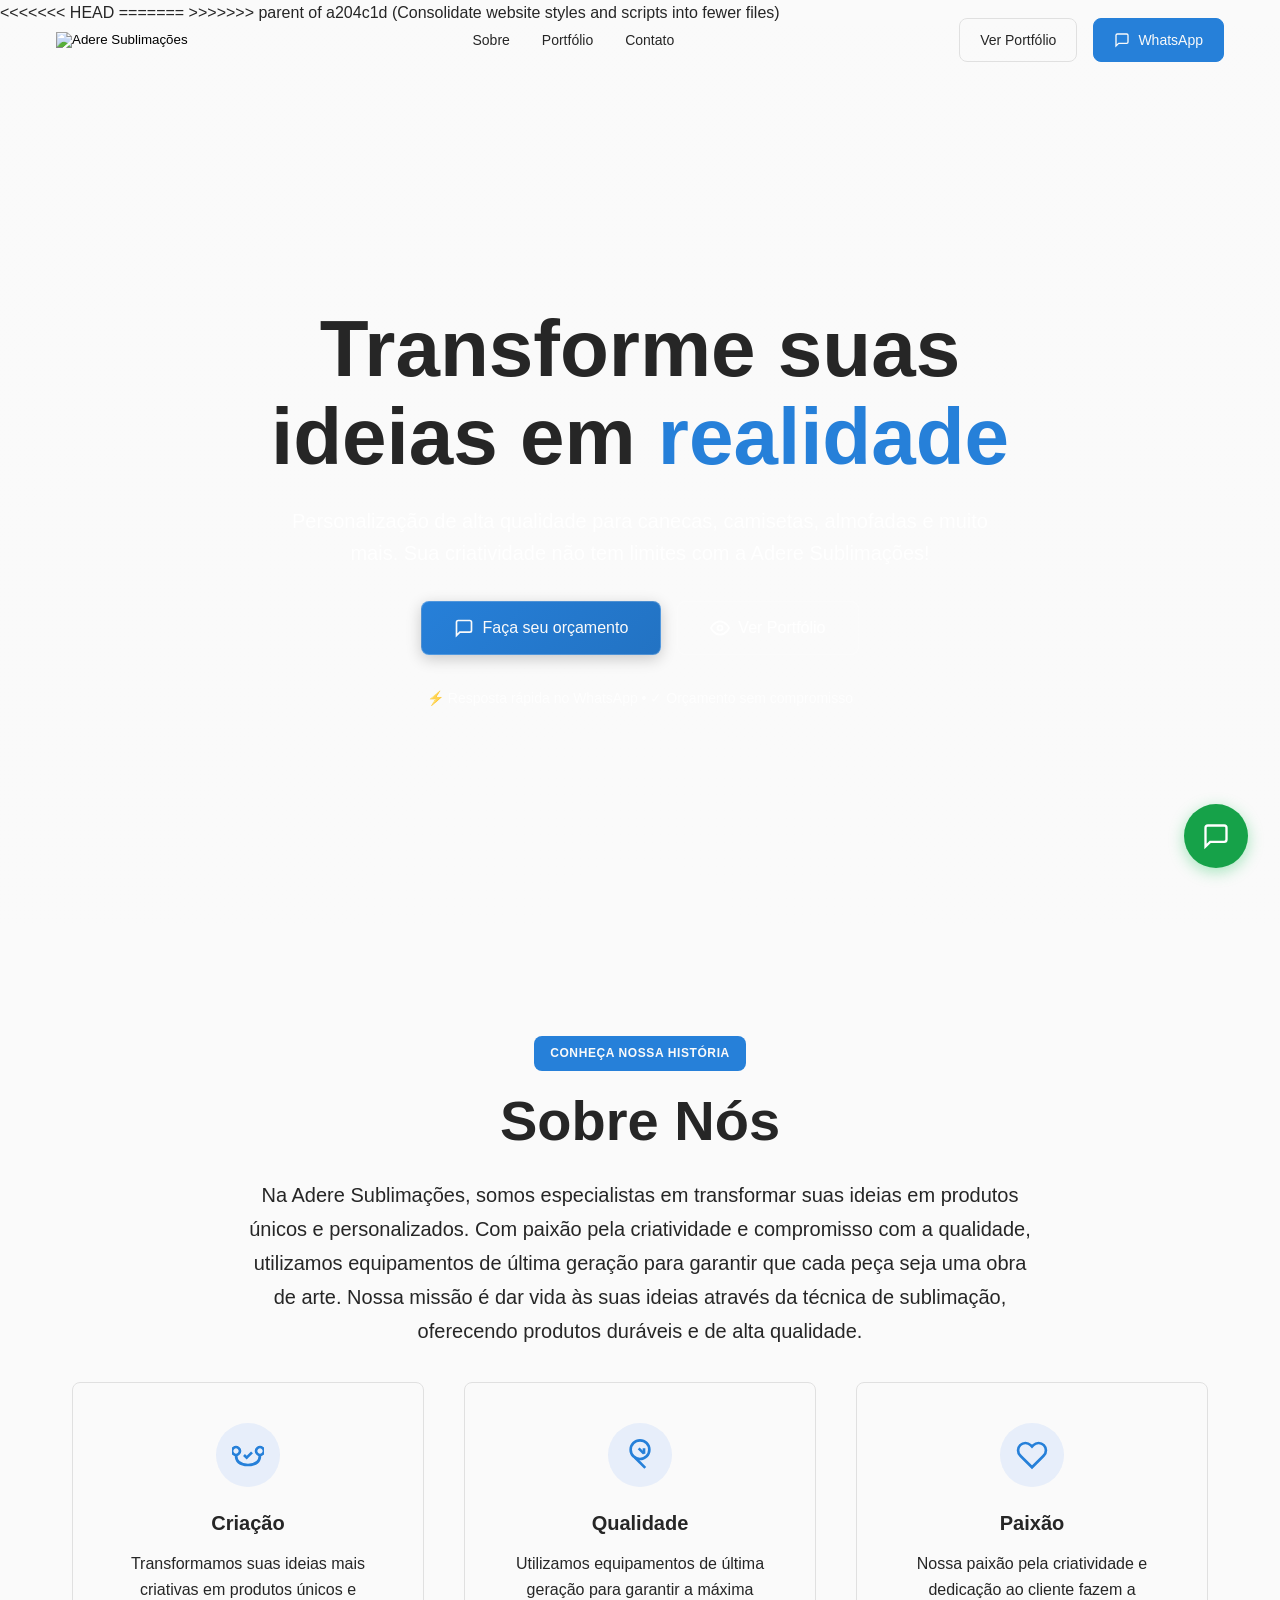
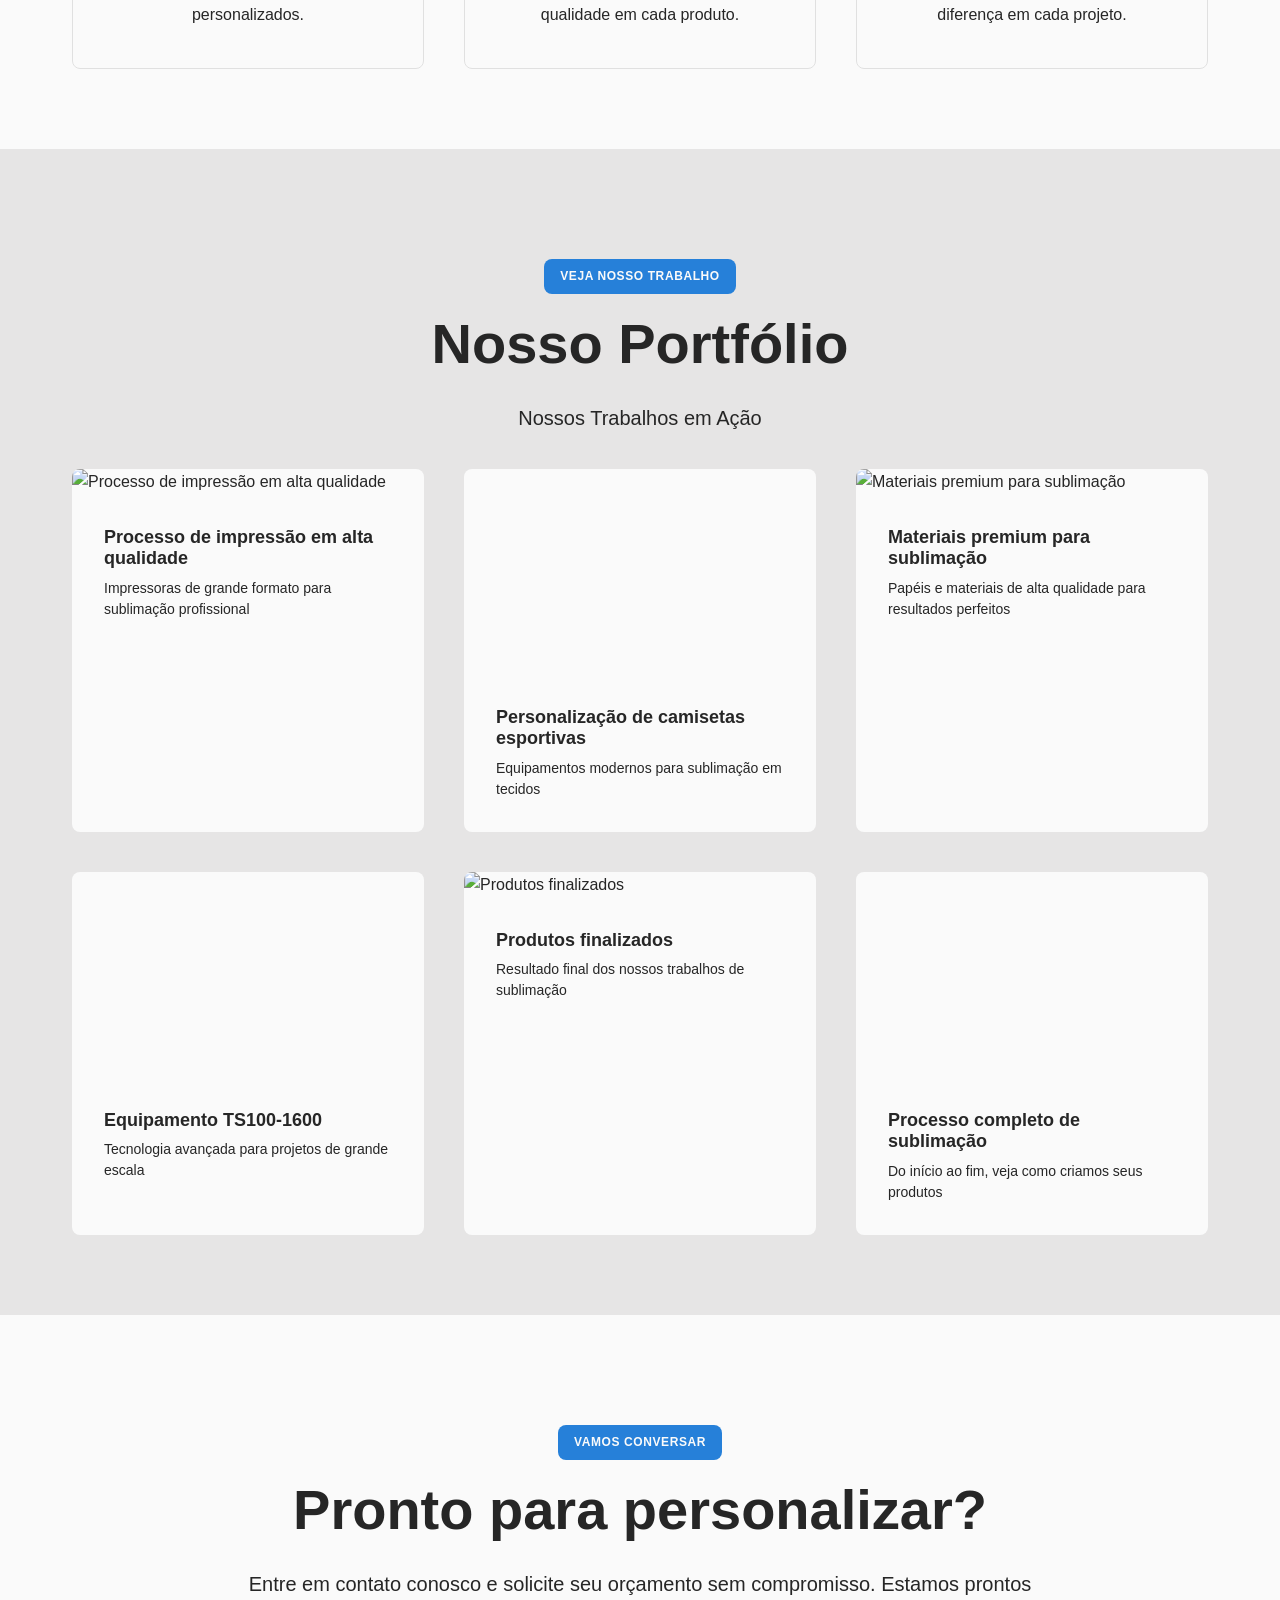
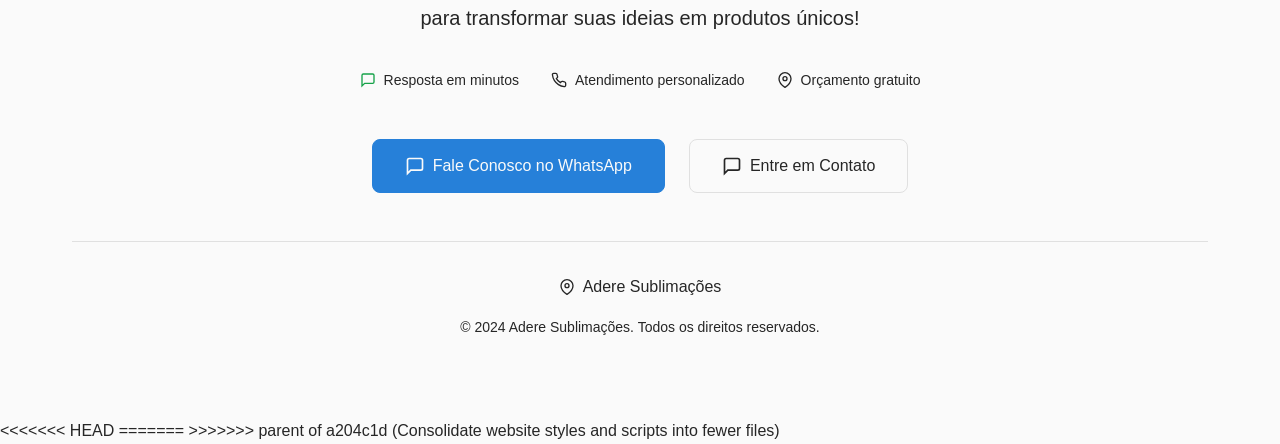
==== commit 630c021f: "first step2 startup files" ====
--- a/index.html
+++ b/index.html
@@ -7,6 +7,7 @@
     <meta name="theme-color" content="#3b82f6">
     <title>Adere Sublimações - Transforme suas ideias em realidade</title>
     <meta name="description" content="Especialistas em sublimação personalizada para canecas, camisetas, almofadas e muito mais. Qualidade profissional e atendimento personalizado.">
+<<<<<<< HEAD
     <style>
     /* CSS Variables */
     :root {
@@ -1214,6 +1215,9 @@
   html { scroll-behavior: smooth; }
 }
     </style>
+=======
+    <link rel="stylesheet" href="styles.css">
+>>>>>>> parent of a204c1d (Consolidate website styles and scripts into fewer files)
 </head>
 <body>
     <!-- Header Navigation -->
@@ -1516,6 +1520,7 @@
         <div class="tooltip">Fale conosco no WhatsApp!</div>
     </div>
 
+<<<<<<< HEAD
     <script>
 const navbar = document.getElementById('navbar');
 const mobileMenuToggle = document.getElementById('mobileMenuToggle');
@@ -1745,5 +1750,8 @@
     });
 }
     </script>
+=======
+    <script src="script.js"></script>
+>>>>>>> parent of a204c1d (Consolidate website styles and scripts into fewer files)
 </body>
-</html>
+</html>
--- a/styles.css
+++ b/styles.css
@@ -0,0 +1,1103 @@
+/* CSS Variables */
+:root {
+  /* Colors */
+  --primary: hsl(210, 70%, 50%);
+  --primary-foreground: hsl(0, 0%, 98%);
+  --background: hsl(0, 0%, 98%);
+  --foreground: hsl(0, 0%, 15%);
+  --muted: hsl(0, 2%, 90%);
+  --muted-foreground: hsl(0, 0%, 15%);
+  --border: hsl(0, 0%, 88%);
+  --green: hsl(142, 76%, 36%);
+  
+  /* Responsive Spacing */
+  --container-max-width: 1200px;
+  --section-padding-mobile: 3rem 0;
+  --section-padding-tablet: 4rem 0;
+  --section-padding-desktop: 5rem 0;
+  --border-radius: 0.5rem;
+  
+  /* Responsive Typography */
+  --font-size-xs: 0.75rem;
+  --font-size-sm: 0.875rem;
+  --font-size-base: 1rem;
+  --font-size-lg: 1.125rem;
+  --font-size-xl: 1.25rem;
+  --font-size-2xl: 1.5rem;
+  --font-size-3xl: 1.875rem;
+  --font-size-4xl: 2.25rem;
+  --font-size-5xl: 3rem;
+  --font-size-6xl: 4rem;
+}
+
+/* Dark mode */
+@media (prefers-color-scheme: dark) {
+  :root {
+    --background: hsl(0, 0%, 8%);
+    --foreground: hsl(0, 0%, 92%);
+    --muted: hsl(0, 2%, 16%);
+    --muted-foreground: hsl(0, 0%, 92%);
+    --border: hsl(0, 0%, 18%);
+  }
+}
+
+/* Base Styles */
+* {
+  margin: 0;
+  padding: 0;
+  box-sizing: border-box;
+}
+
+body {
+  font-family: -apple-system, BlinkMacSystemFont, 'Segoe UI', Roboto, sans-serif;
+  line-height: 1.6;
+  color: var(--foreground);
+  background-color: var(--background);
+  overflow-x: hidden;
+}
+
+.container {
+  max-width: var(--container-max-width);
+  margin: 0 auto;
+  padding: 0 1rem;
+  width: 100%;
+}
+
+@media (min-width: 480px) {
+  .container {
+    padding: 0 1.25rem;
+  }
+}
+
+@media (min-width: 640px) {
+  .container {
+    padding: 0 1.5rem;
+  }
+}
+
+@media (min-width: 1024px) {
+  .container {
+    padding: 0 2rem;
+  }
+}
+
+/* Typography */
+h1, h2, h3, h4, h5, h6 {
+  font-weight: 700;
+  line-height: 1.2;
+  color: var(--foreground);
+}
+
+/* Buttons */
+.btn {
+  display: inline-flex;
+  align-items: center;
+  justify-content: center;
+  gap: 0.5rem;
+  padding: 0.75rem 1.25rem;
+  font-size: var(--font-size-sm);
+  font-weight: 500;
+  border: 1px solid transparent;
+  border-radius: var(--border-radius);
+  cursor: pointer;
+  transition: all 0.2s ease;
+  text-decoration: none;
+  background: transparent;
+  min-height: 44px;
+  touch-action: manipulation;
+  -webkit-tap-highlight-color: transparent;
+  white-space: nowrap;
+}
+
+.btn:focus {
+  outline: 2px solid var(--primary);
+  outline-offset: 2px;
+}
+
+.btn-primary {
+  background-color: var(--primary);
+  color: var(--primary-foreground);
+  border-color: var(--primary);
+}
+
+.btn-primary:hover {
+  opacity: 0.9;
+  transform: translateY(-1px);
+}
+
+.btn-outline {
+  border-color: var(--border);
+  background-color: transparent;
+  color: var(--foreground);
+}
+
+.btn-outline:hover {
+  background-color: var(--muted);
+}
+
+.btn-ghost {
+  background-color: rgba(255, 255, 255, 0.1);
+  color: white;
+  border: 1px solid rgba(255, 255, 255, 0.2);
+}
+
+.btn-ghost:hover {
+  background-color: rgba(255, 255, 255, 0.2);
+}
+
+.btn-lg {
+  padding: 1rem 2rem;
+  font-size: var(--font-size-base);
+  min-height: 48px;
+}
+
+@media (max-width: 479px) {
+  .btn {
+    padding: 0.875rem 1.5rem;
+    font-size: var(--font-size-base);
+    min-height: 48px;
+    width: 100%;
+  }
+  
+  .btn-lg {
+    padding: 1.125rem 2rem;
+    font-size: var(--font-size-lg);
+    min-height: 52px;
+  }
+}
+
+.btn .icon {
+  width: 1rem;
+  height: 1rem;
+}
+
+.btn-lg .icon {
+  width: 1.25rem;
+  height: 1.25rem;
+}
+
+/* Icons */
+.icon {
+  width: 1rem;
+  height: 1rem;
+  stroke: currentColor;
+  fill: none;
+}
+
+.icon.green {
+  color: var(--green);
+}
+
+/* Header */
+.navbar {
+  position: fixed;
+  top: 0;
+  left: 0;
+  right: 0;
+  z-index: 1000;
+  transition: all 0.3s ease;
+  padding: 0;
+}
+
+.navbar.scrolled {
+  background-color: rgba(255, 255, 255, 0.95);
+  backdrop-filter: blur(10px);
+  border-bottom: 1px solid var(--border);
+  box-shadow: 0 2px 10px rgba(0, 0, 0, 0.1);
+}
+
+@media (prefers-color-scheme: dark) {
+  .navbar.scrolled {
+    background-color: rgba(0, 0, 0, 0.95);
+  }
+}
+
+.nav-container {
+  max-width: var(--container-max-width);
+  margin: 0 auto;
+  padding: 0 1rem;
+}
+
+.nav-content {
+  display: flex;
+  align-items: center;
+  justify-content: space-between;
+  min-height: 70px;
+  padding: 0.5rem 0;
+}
+
+@media (min-width: 768px) {
+  .nav-content {
+    min-height: 80px;
+    padding: 0.75rem 0;
+  }
+}
+
+.nav-brand {
+  display: flex;
+  align-items: center;
+  justify-content: space-between;
+  width: 100%;
+}
+
+@media (min-width: 768px) {
+  .nav-brand {
+    width: auto;
+  }
+}
+
+.logo-button {
+  background: none;
+  border: none;
+  cursor: pointer;
+}
+
+.logo {
+  height: 3rem;
+  object-fit: contain;
+  max-width: 120px;
+}
+
+@media (min-width: 480px) {
+  .logo {
+    height: 3.5rem;
+    max-width: 140px;
+  }
+}
+
+@media (min-width: 768px) {
+  .logo {
+    height: 4rem;
+    max-width: 160px;
+  }
+}
+
+.mobile-menu-toggle {
+  display: flex;
+  flex-direction: column;
+  justify-content: space-around;
+  width: 2rem;
+  height: 2rem;
+  background: transparent;
+  border: none;
+  cursor: pointer;
+  padding: 0;
+}
+
+@media (min-width: 768px) {
+  .mobile-menu-toggle {
+    display: none;
+  }
+}
+
+.hamburger {
+  width: 2rem;
+  height: 0.25rem;
+  background: var(--foreground);
+  transition: all 0.3s ease;
+}
+
+.mobile-menu-toggle.active .hamburger:nth-child(1) {
+  transform: rotate(45deg) translate(5px, 5px);
+}
+
+.mobile-menu-toggle.active .hamburger:nth-child(2) {
+  opacity: 0;
+}
+
+.mobile-menu-toggle.active .hamburger:nth-child(3) {
+  transform: rotate(-45deg) translate(7px, -6px);
+}
+
+.desktop-menu {
+  display: none;
+}
+
+@media (min-width: 768px) {
+  .desktop-menu {
+    display: block;
+  }
+}
+
+.nav-menu ul {
+  display: flex;
+  list-style: none;
+  gap: 2rem;
+}
+
+.nav-menu button {
+  background: none;
+  border: none;
+  color: var(--muted-foreground);
+  font-size: 0.875rem;
+  cursor: pointer;
+  transition: color 0.2s ease;
+}
+
+.nav-menu button:hover {
+  color: var(--foreground);
+}
+
+.nav-actions {
+  display: flex;
+  align-items: center;
+  gap: 1rem;
+}
+
+.mobile-hidden {
+  display: none;
+}
+
+@media (min-width: 768px) {
+  .mobile-hidden {
+    display: inline-flex;
+  }
+}
+
+.mobile-menu {
+  display: none;
+  position: absolute;
+  top: 100%;
+  left: 0;
+  right: 0;
+  background-color: var(--background);
+  border: 1px solid var(--border);
+  border-radius: var(--border-radius);
+  margin: 0.5rem;
+  padding: 2rem 1.5rem;
+  box-shadow: 0 10px 25px rgba(0, 0, 0, 0.15);
+  backdrop-filter: blur(10px);
+  max-height: calc(100vh - 100px);
+  overflow-y: auto;
+}
+
+.mobile-menu.active {
+  display: block;
+}
+
+.mobile-menu-items {
+  list-style: none;
+  margin-bottom: 1.5rem;
+}
+
+.mobile-menu-items li {
+  margin-bottom: 1rem;
+}
+
+.mobile-menu-items button {
+  background: none;
+  border: none;
+  color: var(--muted-foreground);
+  font-size: var(--font-size-lg);
+  cursor: pointer;
+  width: 100%;
+  text-align: left;
+  padding: 0.875rem 0;
+  transition: color 0.2s ease;
+  touch-action: manipulation;
+  -webkit-tap-highlight-color: transparent;
+  min-height: 44px;
+  display: flex;
+  align-items: center;
+}
+
+.mobile-menu-items button:hover {
+  color: var(--foreground);
+}
+
+.mobile-actions {
+  display: flex;
+  flex-direction: column;
+  gap: 1rem;
+  margin-top: 1rem;
+  padding-top: 1rem;
+  border-top: 1px solid var(--border);
+}
+
+/* Hero Section */
+.hero {
+  position: relative;
+  min-height: 100vh;
+  min-height: 100svh; /* Use svh on supported browsers */
+  display: flex;
+  align-items: center;
+  justify-content: center;
+  color: white;
+  text-align: center;
+  overflow: hidden;
+  padding: 1rem;
+}
+
+@media (max-width: 767px) {
+  .hero {
+    min-height: calc(100vh - 70px);
+    padding-top: 70px;
+  }
+}
+
+@media (min-width: 768px) {
+  .hero {
+    padding-top: 80px;
+  }
+}
+
+.hero-video {
+  position: absolute;
+  top: 0;
+  left: 0;
+  width: 100%;
+  height: 100%;
+  object-fit: cover;
+  z-index: -2;
+  opacity: 0.6;
+}
+
+.hero-overlay {
+  position: absolute;
+  top: 0;
+  left: 0;
+  width: 100%;
+  height: 100%;
+  background: radial-gradient(125% 125% at 50% 100%, transparent 0%, var(--background) 75%);
+  z-index: -1;
+}
+
+.hero-content {
+  max-width: 900px;
+  padding: 2rem 1rem;
+  z-index: 1;
+  width: 100%;
+}
+
+@media (max-width: 479px) {
+  .hero-content {
+    padding: 1.5rem 0.75rem;
+  }
+}
+
+@media (min-width: 768px) {
+  .hero-content {
+    padding: 2rem 1.5rem;
+  }
+}
+
+.hero-title {
+  font-size: var(--font-size-3xl);
+  font-weight: 700;
+  margin-bottom: 1.5rem;
+  line-height: 1.1;
+  word-wrap: break-word;
+  hyphens: auto;
+}
+
+@media (min-width: 480px) {
+  .hero-title {
+    font-size: var(--font-size-4xl);
+  }
+}
+
+@media (min-width: 640px) {
+  .hero-title {
+    font-size: var(--font-size-5xl);
+  }
+}
+
+@media (min-width: 768px) {
+  .hero-title {
+    font-size: var(--font-size-6xl);
+  }
+}
+
+@media (min-width: 1024px) {
+  .hero-title {
+    font-size: 5rem;
+  }
+}
+
+.text-primary {
+  color: var(--primary);
+}
+
+.hero-subtitle {
+  font-size: var(--font-size-base);
+  margin-bottom: 2rem;
+  opacity: 0.9;
+  max-width: 600px;
+  margin-left: auto;
+  margin-right: auto;
+  line-height: 1.6;
+}
+
+@media (min-width: 480px) {
+  .hero-subtitle {
+    font-size: var(--font-size-lg);
+  }
+}
+
+@media (min-width: 768px) {
+  .hero-subtitle {
+    font-size: var(--font-size-xl);
+    max-width: 700px;
+  }
+}
+
+.hero-actions {
+  display: flex;
+  flex-direction: column;
+  align-items: center;
+  gap: 1rem;
+  margin-bottom: 2rem;
+}
+
+@media (min-width: 640px) {
+  .hero-actions {
+    flex-direction: row;
+    justify-content: center;
+  }
+}
+
+.hero-cta {
+  background: linear-gradient(135deg, var(--primary) 0%, hsl(210, 70%, 45%) 100%);
+  border: 1px solid rgba(255, 255, 255, 0.2);
+  box-shadow: 0 4px 15px rgba(0, 0, 0, 0.2);
+}
+
+.trust-indicators {
+  opacity: 0.8;
+  font-size: 0.875rem;
+}
+
+/* Sections */
+section {
+  padding: var(--section-padding-mobile);
+}
+
+@media (min-width: 768px) {
+  section {
+    padding: var(--section-padding-tablet);
+  }
+}
+
+@media (min-width: 1024px) {
+  section {
+    padding: var(--section-padding-desktop);
+  }
+}
+
+.section-header {
+  text-align: center;
+  margin-bottom: 4rem;
+  max-width: 800px;
+  margin-left: auto;
+  margin-right: auto;
+}
+
+.section-badge {
+  display: inline-block;
+  padding: 0.5rem 1rem;
+  background-color: var(--primary);
+  color: var(--primary-foreground);
+  font-size: 0.75rem;
+  font-weight: 600;
+  text-transform: uppercase;
+  letter-spacing: 0.05em;
+  border-radius: var(--border-radius);
+  margin-bottom: 1rem;
+}
+
+.section-title {
+  font-size: var(--font-size-3xl);
+  font-weight: 700;
+  margin-bottom: 1.5rem;
+  color: var(--foreground);
+  line-height: 1.2;
+  word-wrap: break-word;
+}
+
+@media (min-width: 480px) {
+  .section-title {
+    font-size: var(--font-size-4xl);
+  }
+}
+
+@media (min-width: 768px) {
+  .section-title {
+    font-size: var(--font-size-5xl);
+  }
+}
+
+@media (min-width: 1024px) {
+  .section-title {
+    font-size: 3.5rem;
+  }
+}
+
+.section-description {
+  font-size: var(--font-size-base);
+  color: var(--muted-foreground);
+  line-height: 1.7;
+  max-width: 800px;
+  margin: 0 auto;
+}
+
+@media (min-width: 480px) {
+  .section-description {
+    font-size: var(--font-size-lg);
+  }
+}
+
+@media (min-width: 768px) {
+  .section-description {
+    font-size: var(--font-size-xl);
+    max-width: 900px;
+  }
+}
+
+/* About Section */
+.about {
+  background-color: var(--background);
+}
+
+.pillars-grid {
+  display: grid;
+  grid-template-columns: 1fr;
+  gap: 1.5rem;
+}
+
+@media (min-width: 640px) {
+  .pillars-grid {
+    grid-template-columns: repeat(2, 1fr);
+    gap: 2rem;
+  }
+}
+
+@media (min-width: 1024px) {
+  .pillars-grid {
+    grid-template-columns: repeat(3, 1fr);
+    gap: 2.5rem;
+  }
+}
+
+.pillar-card {
+  background-color: var(--background);
+  border: 1px solid var(--border);
+  border-radius: var(--border-radius);
+  padding: 1.5rem;
+  text-align: center;
+  transition: all 0.3s ease;
+}
+
+@media (min-width: 640px) {
+  .pillar-card {
+    padding: 2rem;
+  }
+}
+
+@media (min-width: 1024px) {
+  .pillar-card {
+    padding: 2.5rem;
+  }
+}
+
+.pillar-card:hover {
+  transform: translateY(-5px);
+  box-shadow: 0 10px 25px rgba(0, 0, 0, 0.1);
+}
+
+.pillar-icon {
+  width: 4rem;
+  height: 4rem;
+  background-color: rgba(59, 130, 246, 0.1);
+  border-radius: 50%;
+  display: flex;
+  align-items: center;
+  justify-content: center;
+  margin: 0 auto 1.5rem;
+  color: var(--primary);
+}
+
+.pillar-icon svg {
+  width: 2rem;
+  height: 2rem;
+}
+
+.pillar-card h3 {
+  font-size: 1.25rem;
+  font-weight: 700;
+  margin-bottom: 1rem;
+  color: var(--foreground);
+}
+
+.pillar-card p {
+  color: var(--muted-foreground);
+  line-height: 1.6;
+}
+
+/* Portfolio Section */
+.portfolio {
+  background-color: var(--muted);
+}
+
+.portfolio-grid {
+  display: grid;
+  grid-template-columns: 1fr;
+  gap: 1.25rem;
+}
+
+@media (min-width: 640px) {
+  .portfolio-grid {
+    grid-template-columns: repeat(2, 1fr);
+    gap: 1.5rem;
+  }
+}
+
+@media (min-width: 1024px) {
+  .portfolio-grid {
+    grid-template-columns: repeat(3, 1fr);
+    gap: 2rem;
+  }
+}
+
+@media (min-width: 1200px) {
+  .portfolio-grid {
+    gap: 2.5rem;
+  }
+}
+
+.portfolio-item {
+  background-color: var(--background);
+  border-radius: var(--border-radius);
+  overflow: hidden;
+  transition: all 0.3s ease;
+  cursor: pointer;
+}
+
+.portfolio-item:hover {
+  transform: translateY(-5px);
+  box-shadow: 0 10px 25px rgba(0, 0, 0, 0.15);
+}
+
+.portfolio-item img,
+.portfolio-item video {
+  width: 100%;
+  aspect-ratio: 16/9;
+  object-fit: cover;
+  transition: transform 0.3s ease;
+}
+
+.portfolio-item:hover img,
+.portfolio-item:hover video {
+  transform: scale(1.05);
+}
+
+.portfolio-content {
+  padding: 1.25rem;
+}
+
+@media (min-width: 640px) {
+  .portfolio-content {
+    padding: 1.5rem;
+  }
+}
+
+@media (min-width: 1024px) {
+  .portfolio-content {
+    padding: 2rem;
+  }
+}
+
+.portfolio-content h3 {
+  font-size: 1.125rem;
+  font-weight: 700;
+  margin-bottom: 0.5rem;
+  color: var(--foreground);
+}
+
+.portfolio-content p {
+  font-size: 0.875rem;
+  color: var(--muted-foreground);
+  line-height: 1.5;
+}
+
+/* Contact Section */
+.contact {
+  background-color: var(--background);
+}
+
+.trust-badges {
+  display: grid;
+  grid-template-columns: 1fr;
+  gap: 1.5rem;
+  margin-bottom: 2.5rem;
+  text-align: center;
+}
+
+@media (min-width: 640px) {
+  .trust-badges {
+    display: flex;
+    flex-wrap: wrap;
+    justify-content: center;
+    gap: 2rem;
+    margin-bottom: 3rem;
+  }
+}
+
+.trust-item {
+  display: flex;
+  align-items: center;
+  gap: 0.5rem;
+  font-size: 0.875rem;
+  color: var(--muted-foreground);
+}
+
+.contact-actions {
+  display: flex;
+  flex-direction: column;
+  align-items: stretch;
+  gap: 1rem;
+  margin-bottom: 3rem;
+  max-width: 400px;
+  margin-left: auto;
+  margin-right: auto;
+}
+
+@media (min-width: 640px) {
+  .contact-actions {
+    flex-direction: row;
+    justify-content: center;
+    align-items: center;
+    max-width: none;
+  }
+}
+
+@media (min-width: 768px) {
+  .contact-actions {
+    gap: 1.5rem;
+  }
+}
+
+.company-info {
+  text-align: center;
+  padding-top: 2rem;
+  border-top: 1px solid var(--border);
+}
+
+.company-name {
+  display: flex;
+  align-items: center;
+  justify-content: center;
+  gap: 0.5rem;
+  margin-bottom: 1rem;
+  color: var(--muted-foreground);
+}
+
+.copyright {
+  font-size: 0.875rem;
+  color: var(--muted-foreground);
+}
+
+/* Floating WhatsApp */
+.floating-whatsapp {
+  position: fixed;
+  bottom: 1rem;
+  right: 1rem;
+  z-index: 1000;
+  display: flex;
+  align-items: center;
+  gap: 0.5rem;
+}
+
+@media (min-width: 640px) {
+  .floating-whatsapp {
+    bottom: 1.5rem;
+    right: 1.5rem;
+  }
+}
+
+@media (min-width: 1024px) {
+  .floating-whatsapp {
+    bottom: 2rem;
+    right: 2rem;
+  }
+}
+
+.whatsapp-btn {
+  width: 3rem;
+  height: 3rem;
+  background-color: var(--green);
+  color: white;
+  border: none;
+  border-radius: 50%;
+  display: flex;
+  align-items: center;
+  justify-content: center;
+  cursor: pointer;
+  transition: all 0.3s ease;
+  box-shadow: 0 4px 15px rgba(34, 197, 94, 0.4);
+  touch-action: manipulation;
+  -webkit-tap-highlight-color: transparent;
+}
+
+@media (min-width: 640px) {
+  .whatsapp-btn {
+    width: 3.5rem;
+    height: 3.5rem;
+  }
+}
+
+@media (min-width: 1024px) {
+  .whatsapp-btn {
+    width: 4rem;
+    height: 4rem;
+  }
+}
+
+.whatsapp-btn:hover {
+  transform: scale(1.1);
+  box-shadow: 0 6px 20px rgba(34, 197, 94, 0.6);
+}
+
+.whatsapp-btn svg {
+  width: 1.75rem;
+  height: 1.75rem;
+}
+
+.close-btn {
+  position: absolute;
+  top: -0.25rem;
+  right: -0.25rem;
+  width: 1.25rem;
+  height: 1.25rem;
+  background-color: var(--muted-foreground);
+  color: var(--background);
+  border: none;
+  border-radius: 50%;
+  font-size: 0.75rem;
+  cursor: pointer;
+  display: flex;
+  align-items: center;
+  justify-content: center;
+  opacity: 0;
+  transition: opacity 0.2s ease;
+}
+
+.floating-whatsapp:hover .close-btn {
+  opacity: 1;
+}
+
+.close-btn:hover {
+  background-color: var(--foreground);
+}
+
+.tooltip {
+  position: absolute;
+  bottom: 100%;
+  right: 0;
+  background-color: var(--foreground);
+  color: var(--background);
+  padding: 0.5rem 0.75rem;
+  border-radius: var(--border-radius);
+  font-size: 0.875rem;
+  white-space: nowrap;
+  opacity: 0;
+  transform: translateY(10px);
+  transition: all 0.3s ease;
+  pointer-events: none;
+  margin-bottom: 0.5rem;
+}
+
+.floating-whatsapp:hover .tooltip {
+  opacity: 1;
+  transform: translateY(0);
+}
+
+.tooltip::after {
+  content: '';
+  position: absolute;
+  top: 100%;
+  right: 1rem;
+  border: 0.25rem solid transparent;
+  border-top-color: var(--foreground);
+}
+
+/* Responsive Utilities */
+.text-center {
+  text-align: center;
+}
+
+.sr-only {
+  position: absolute;
+  width: 1px;
+  height: 1px;
+  padding: 0;
+  margin: -1px;
+  overflow: hidden;
+  clip: rect(0, 0, 0, 0);
+  white-space: nowrap;
+  border: 0;
+}
+
+/* Hide on mobile */
+@media (max-width: 767px) {
+  .hidden-mobile {
+    display: none !important;
+  }
+}
+
+/* Hide on desktop */
+@media (min-width: 768px) {
+  .hidden-desktop {
+    display: none !important;
+  }
+}
+
+/* Touch optimizations */
+@media (hover: none) and (pointer: coarse) {
+  .btn:hover {
+    transform: none;
+  }
+  
+  .pillar-card:hover {
+    transform: none;
+  }
+  
+  .portfolio-item:hover {
+    transform: none;
+  }
+  
+  .portfolio-item:hover img,
+  .portfolio-item:hover video {
+    transform: none;
+  }
+}
+
+/* Reduce motion for accessibility */
+@media (prefers-reduced-motion: reduce) {
+  * {
+    animation-duration: 0.01ms !important;
+    animation-iteration-count: 1 !important;
+    transition-duration: 0.01ms !important;
+  }
+  
+  html {
+    scroll-behavior: auto;
+  }
+}
+
+/* Focus management for better accessibility */
+.btn:focus-visible,
+button:focus-visible {
+  outline: 2px solid var(--primary);
+  outline-offset: 2px;
+}
+
+/* Smooth scrolling */
+html {
+  scroll-behavior: smooth;
+}
+
+@supports (scroll-behavior: smooth) {
+  html {
+    scroll-behavior: smooth;
+  }
+}
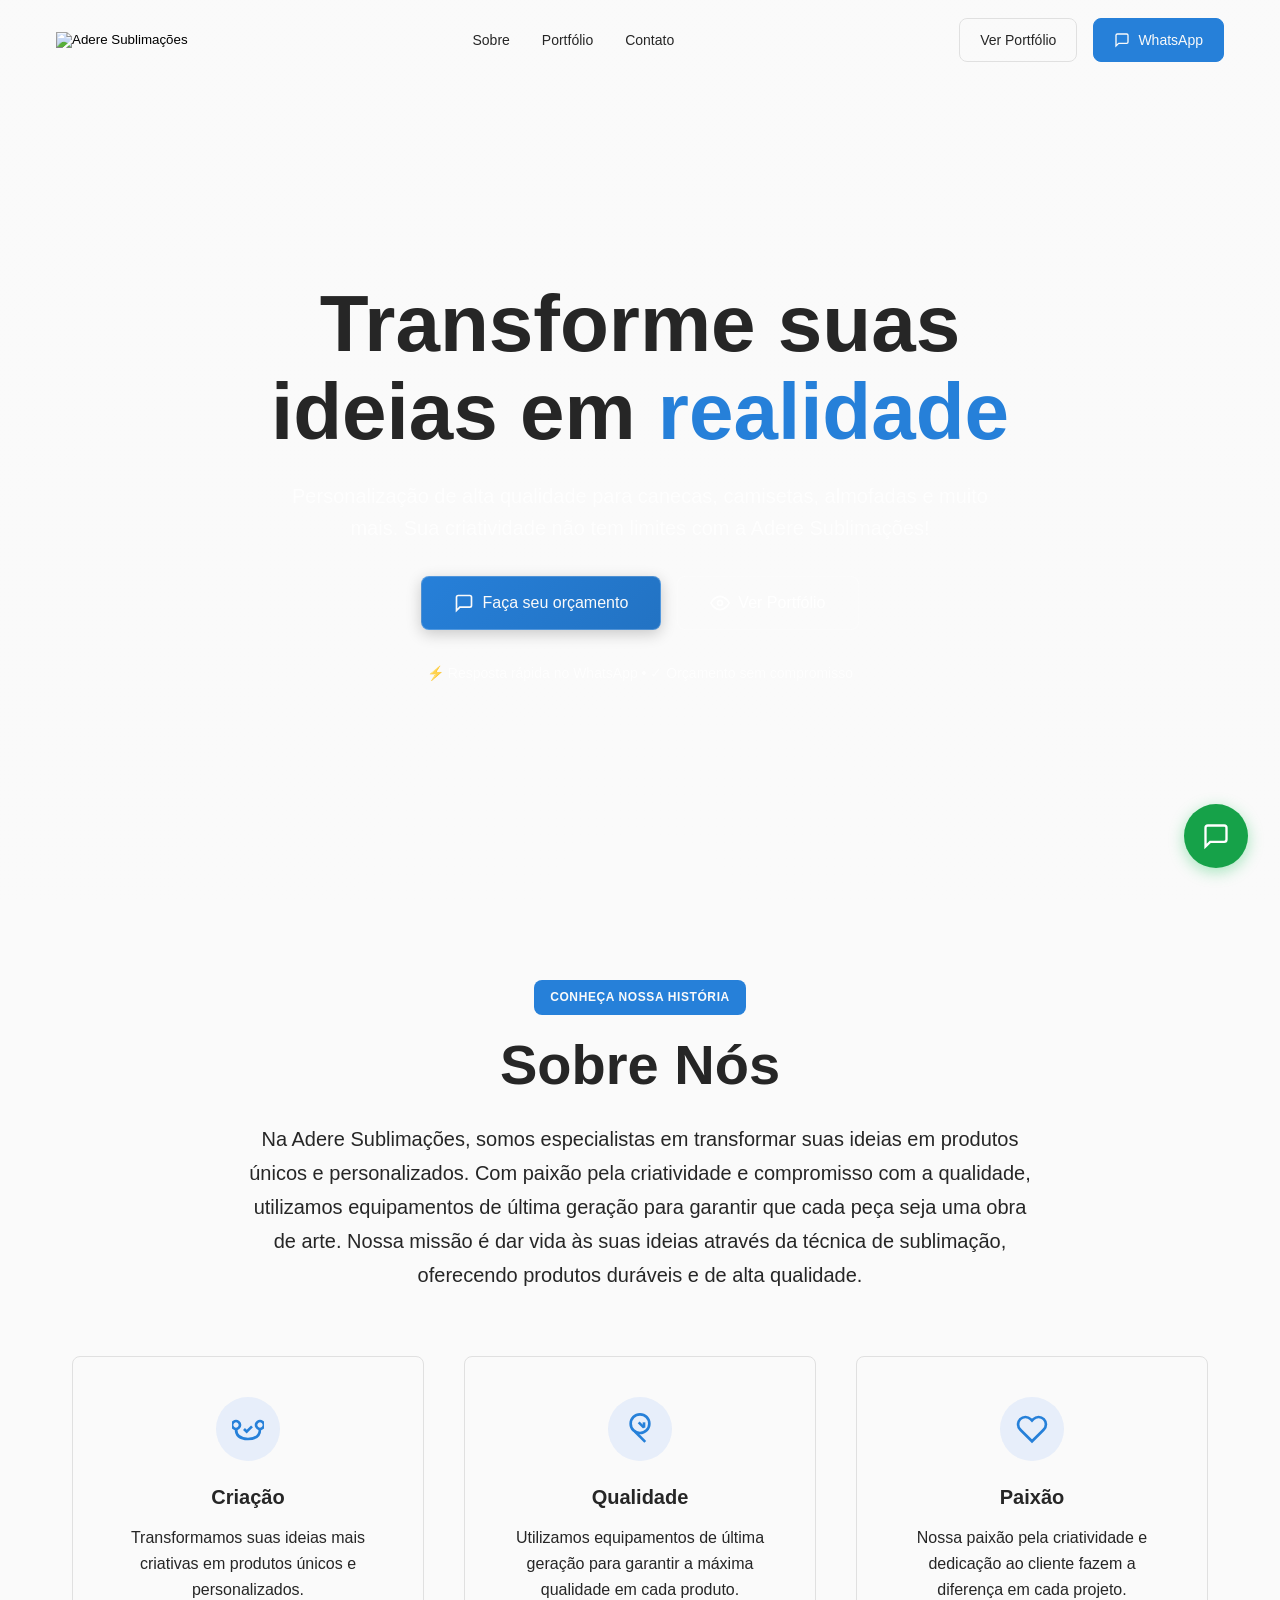
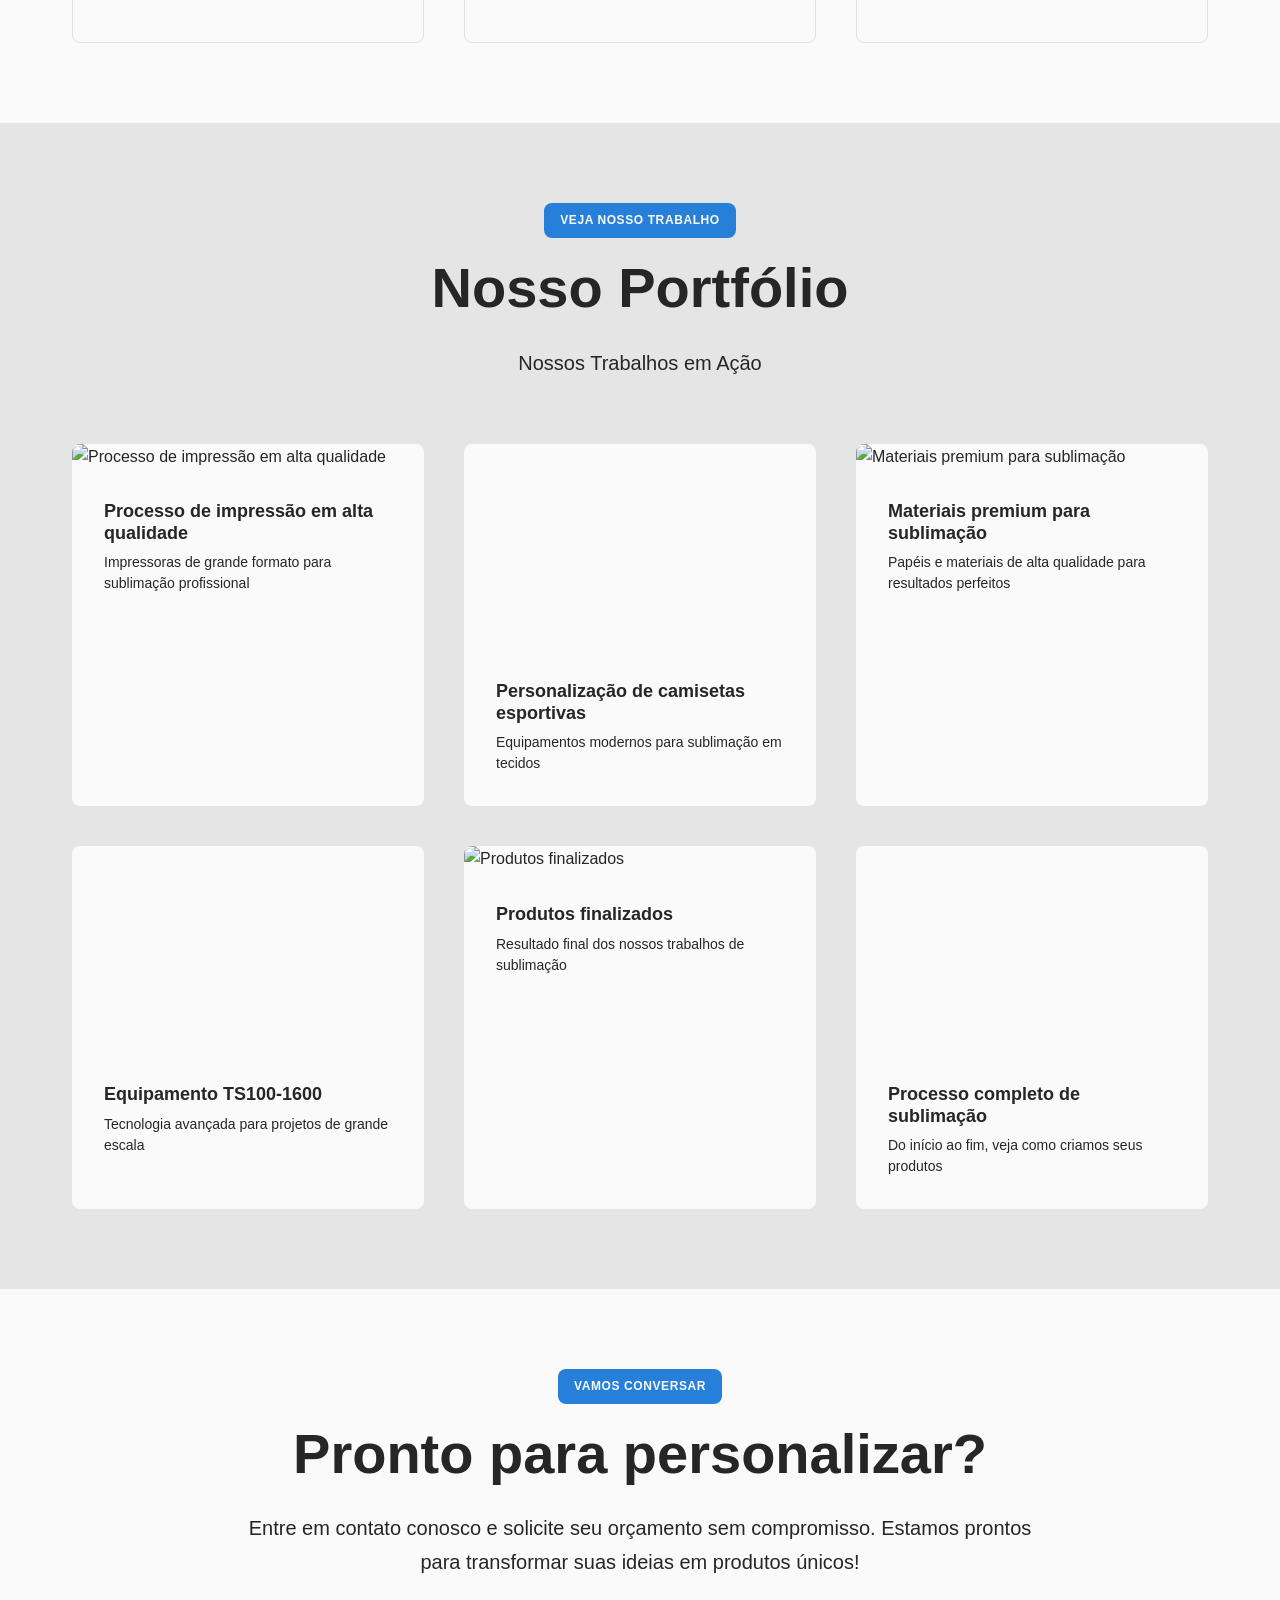
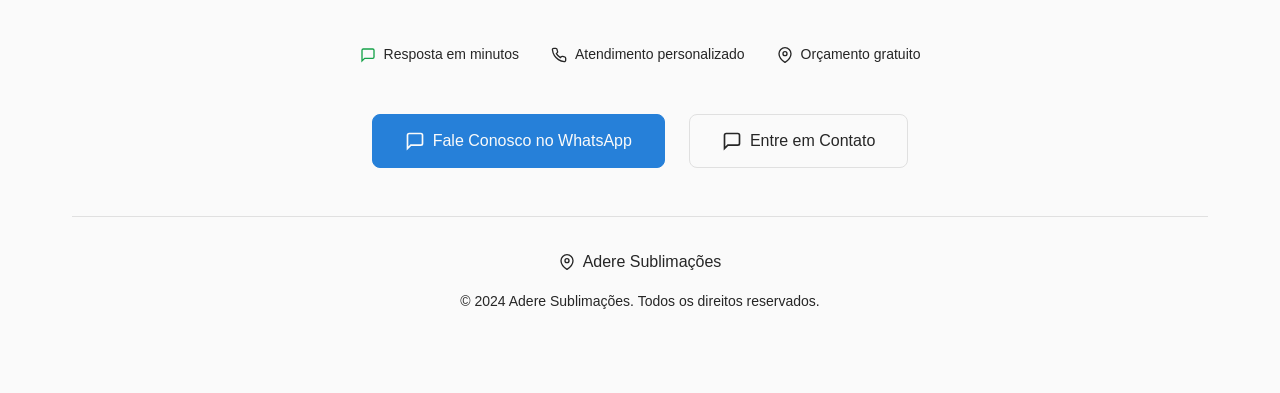
==== commit 0a796f3d: "Revert "Consolidate website styles and scripts into fewer files" This reverts commit a204c1dbd885629" ====
--- a/index.html
+++ b/index.html
@@ -7,1217 +7,7 @@
     <meta name="theme-color" content="#3b82f6">
     <title>Adere Sublimações - Transforme suas ideias em realidade</title>
     <meta name="description" content="Especialistas em sublimação personalizada para canecas, camisetas, almofadas e muito mais. Qualidade profissional e atendimento personalizado.">
-<<<<<<< HEAD
-    <style>
-    /* CSS Variables */
-    :root {
-      --primary: hsl(210, 70%, 50%);
-      --primary-foreground: hsl(0, 0%, 98%);
-      --background: hsl(0, 0%, 98%);
-      --foreground: hsl(0, 0%, 15%);
-      --muted: hsl(0, 2%, 90%);
-      --muted-foreground: hsl(0, 0%, 15%);
-      --border: hsl(0, 0%, 88%);
-      --green: hsl(142, 76%, 36%);
-      --container-max-width: 1200px;
-      --section-padding-mobile: 3rem 0;
-      --section-padding-tablet: 4rem 0;
-      --section-padding-desktop: 5rem 0;
-      --border-radius: 0.5rem;
-      --font-size-xs: 0.75rem;
-      --font-size-sm: 0.875rem;
-      --font-size-base: 1rem;
-      --font-size-lg: 1.125rem;
-      --font-size-xl: 1.25rem;
-      --font-size-2xl: 1.5rem;
-      --font-size-3xl: 1.875rem;
-      --font-size-4xl: 2.25rem;
-      --font-size-5xl: 3rem;
-      --font-size-6xl: 4rem;
-      
-      /* Animation variables */
-      --animation-duration: 0.6s;
-      --animation-timing: cubic-bezier(0.4, 0, 0.2, 1);
-      --animation-delay: 0.1s;
-    }
-    
-    /* Global animations */
-    @keyframes fadeInUp {
-      from {
-        opacity: 0;
-        transform: translateY(30px);
-      }
-      to {
-        opacity: 1;
-        transform: translateY(0);
-      }
-    }
-    
-    @keyframes fadeIn {
-      from {
-        opacity: 0;
-      }
-      to {
-        opacity: 1;
-      }
-    }
-    
-    @keyframes slideInLeft {
-      from {
-        opacity: 0;
-        transform: translateX(-50px);
-      }
-      to {
-        opacity: 1;
-        transform: translateX(0);
-      }
-    }
-    
-    @keyframes slideInRight {
-      from {
-        opacity: 0;
-        transform: translateX(50px);
-      }
-      to {
-        opacity: 1;
-        transform: translateX(0);
-      }
-    }
-    
-    @keyframes scaleIn {
-      from {
-        opacity: 0;
-        transform: scale(0.8);
-      }
-      to {
-        opacity: 1;
-        transform: scale(1);
-      }
-    }
-    
-    @keyframes pulse {
-      0%, 100% {
-        transform: scale(1);
-      }
-      50% {
-        transform: scale(1.05);
-      }
-    }
-    
-    /* Utility classes for animations */
-    .animate-fade-in {
-      animation: fadeIn var(--animation-duration) var(--animation-timing) forwards;
-    }
-    
-    .animate-fade-in-up {
-      animation: fadeInUp var(--animation-duration) var(--animation-timing) forwards;
-    }
-    
-    .animate-slide-in-left {
-      animation: slideInLeft var(--animation-duration) var(--animation-timing) forwards;
-    }
-    
-    .animate-slide-in-right {
-      animation: slideInRight var(--animation-duration) var(--animation-timing) forwards;
-    }
-    
-    .animate-scale-in {
-      animation: scaleIn var(--animation-duration) var(--animation-timing) forwards;
-    }
-    
-    .animate-pulse {
-      animation: pulse 2s ease-in-out infinite;
-    }
-    
-    /* Stagger animation delays */
-    .animate-stagger-1 { animation-delay: calc(var(--animation-delay) * 1); }
-    .animate-stagger-2 { animation-delay: calc(var(--animation-delay) * 2); }
-    .animate-stagger-3 { animation-delay: calc(var(--animation-delay) * 3); }
-    .animate-stagger-4 { animation-delay: calc(var(--animation-delay) * 4); }
-    .animate-stagger-5 { animation-delay: calc(var(--animation-delay) * 5); }
-
-@media (prefers-color-scheme: dark) {
-  :root {
-    --background: hsl(0, 0%, 8%);
-    --foreground: hsl(0, 0%, 92%);
-    --muted: hsl(0, 2%, 16%);
-    --muted-foreground: hsl(0, 0%, 92%);
-    --border: hsl(0, 0%, 18%);
-  }
-}
-
-* {
-  margin: 0;
-  padding: 0;
-  box-sizing: border-box;
-}
-
-body {
-  font-family: -apple-system, BlinkMacSystemFont, 'Segoe UI', Roboto, sans-serif;
-  line-height: 1.6;
-  color: var(--foreground);
-  background-color: var(--background);
-  overflow-x: hidden;
-}
-
-.container {
-  max-width: var(--container-max-width);
-  margin: 0 auto;
-  padding: 0 1rem;
-  width: 100%;
-}
-
-/* Enhanced responsive breakpoints */
-@media (min-width: 320px) {
-  .container { padding: 0 0.75rem; }
-  .hero-title { font-size: var(--font-size-3xl); }
-}
-
-@media (min-width: 375px) {
-  .container { padding: 0 0.875rem; }
-}
-
-@media (min-width: 480px) {
-  .container { padding: 0 1.25rem; }
-  .hero-title { font-size: var(--font-size-4xl); }
-  .section-title { font-size: var(--font-size-4xl); }
-}
-
-@media (min-width: 640px) {
-  .container { padding: 0 1.5rem; }
-  .hero-title { font-size: var(--font-size-5xl); }
-  .section-title { font-size: var(--font-size-5xl); }
-}
-
-@media (min-width: 768px) {
-  .container { padding: 0 1.75rem; }
-  .hero-title { font-size: var(--font-size-6xl); }
-  .section-title { font-size: var(--font-size-5xl); }
-}
-
-@media (min-width: 1024px) {
-  .container { padding: 0 2rem; }
-  .hero-title { font-size: 5rem; }
-  .section-title { font-size: 3.5rem; }
-}
-
-@media (min-width: 1280px) {
-  .container { padding: 0 2.5rem; }
-  .hero-title { font-size: 5.5rem; }
-  .section-title { font-size: 4rem; }
-}
-
-@media (min-width: 1536px) {
-  .container { padding: 0 3rem; }
-  .hero-title { font-size: 6rem; }
-  .section-title { font-size: 4.5rem; }
-}
-
-h1, h2, h3, h4, h5, h6 {
-  font-weight: 700;
-  line-height: 1.2;
-  color: var(--foreground);
-}
-
-.btn {
-  display: inline-flex;
-  align-items: center;
-  justify-content: center;
-  gap: 0.5rem;
-  padding: 0.75rem 1.25rem;
-  font-size: var(--font-size-sm);
-  font-weight: 500;
-  border: 1px solid transparent;
-  border-radius: var(--border-radius);
-  cursor: pointer;
-  transition: all 0.2s ease;
-  text-decoration: none;
-  background: transparent;
-  min-height: 44px;
-  touch-action: manipulation;
-  -webkit-tap-highlight-color: transparent;
-  white-space: nowrap;
-}
-
-.btn:focus {
-  outline: 2px solid var(--primary);
-  outline-offset: 2px;
-}
-
-.btn-primary {
-  background-color: var(--primary);
-  color: var(--primary-foreground);
-  border-color: var(--primary);
-}
-
-.btn-primary:hover {
-  opacity: 0.9;
-  transform: translateY(-1px);
-}
-
-.btn-outline {
-  border-color: var(--border);
-  background-color: transparent;
-  color: var(--foreground);
-}
-
-.btn-outline:hover {
-  background-color: var(--muted);
-}
-
-.btn-ghost {
-  background-color: rgba(255, 255, 255, 0.1);
-  color: white;
-  border: 1px solid rgba(255, 255, 255, 0.2);
-}
-
-.btn-ghost:hover {
-  background-color: rgba(255, 255, 255, 0.2);
-}
-
-.btn-lg {
-  padding: 1rem 2rem;
-  font-size: var(--font-size-base);
-  min-height: 48px;
-}
-
-@media (max-width: 479px) {
-  .btn {
-    padding: 0.875rem 1.5rem;
-    font-size: var(--font-size-base);
-    min-height: 48px;
-    width: 100%;
-  }
-  .btn-lg {
-    padding: 1.125rem 2rem;
-    font-size: var(--font-size-lg);
-    min-height: 52px;
-  }
-}
-
-.btn .icon { width: 1rem; height: 1rem; }
-.btn-lg .icon { width: 1.25rem; height: 1.25rem; }
-
-.icon {
-  width: 1rem;
-  height: 1rem;
-  stroke: currentColor;
-  fill: none;
-}
-
-.icon.green { color: var(--green); }
-
-.navbar {
-  position: fixed;
-  top: 0;
-  left: 0;
-  right: 0;
-  z-index: 1000;
-  transition: all 0.3s ease;
-  padding: 0;
-}
-
-.navbar.scrolled {
-  background-color: rgba(255, 255, 255, 0.95);
-  backdrop-filter: blur(10px);
-  border-bottom: 1px solid var(--border);
-  box-shadow: 0 2px 10px rgba(0, 0, 0, 0.1);
-}
-
-@media (prefers-color-scheme: dark) {
-  .navbar.scrolled {
-    background-color: rgba(0, 0, 0, 0.95);
-  }
-}
-
-.nav-container {
-  max-width: var(--container-max-width);
-  margin: 0 auto;
-  padding: 0 1rem;
-}
-
-.nav-content {
-  display: flex;
-  align-items: center;
-  justify-content: space-between;
-  min-height: 70px;
-  padding: 0.5rem 0;
-}
-
-@media (min-width: 768px) {
-  .nav-content {
-    min-height: 80px;
-    padding: 0.75rem 0;
-  }
-}
-
-.nav-brand {
-  display: flex;
-  align-items: center;
-  justify-content: space-between;
-  width: 100%;
-}
-
-@media (min-width: 768px) {
-  .nav-brand {
-    width: auto;
-  }
-}
-
-.logo-button {
-  background: none;
-  border: none;
-  cursor: pointer;
-}
-
-.logo {
-  height: 6rem;
-  object-fit: contain;
-  max-width: 240px;
-}
-
-@media (min-width: 480px) {
-  .logo {
-    height: 7rem;
-    max-width: 280px;
-  }
-}
-
-@media (min-width: 768px) {
-  .logo {
-    height: 8rem;
-    max-width: 320px;
-  }
-}
-
-.mobile-menu-toggle {
-  display: flex;
-  flex-direction: column;
-  justify-content: space-around;
-  width: 2rem;
-  height: 2rem;
-  background: transparent;
-  border: none;
-  cursor: pointer;
-  padding: 0;
-}
-
-@media (min-width: 768px) {
-  .mobile-menu-toggle {
-    display: none;
-  }
-}
-
-.hamburger {
-  width: 2rem;
-  height: 0.25rem;
-  background: var(--foreground);
-  transition: all 0.3s ease;
-}
-
-.mobile-menu-toggle.active .hamburger:nth-child(1) {
-  transform: rotate(45deg) translate(5px, 5px);
-}
-
-.mobile-menu-toggle.active .hamburger:nth-child(2) {
-  opacity: 0;
-}
-
-.mobile-menu-toggle.active .hamburger:nth-child(3) {
-  transform: rotate(-45deg) translate(7px, -6px);
-}
-
-.desktop-menu {
-  display: none;
-}
-
-@media (min-width: 768px) {
-  .desktop-menu {
-    display: block;
-  }
-}
-
-.nav-menu ul {
-  display: flex;
-  list-style: none;
-  gap: 2rem;
-}
-
-.nav-menu button {
-  background: none;
-  border: none;
-  color: var(--muted-foreground);
-  font-size: 0.875rem;
-  cursor: pointer;
-  transition: color 0.2s ease;
-}
-
-.nav-menu button:hover {
-  color: var(--foreground);
-}
-
-.nav-actions {
-  display: flex;
-  align-items: center;
-  gap: 1rem;
-}
-
-.mobile-hidden {
-  display: none;
-}
-
-@media (min-width: 768px) {
-  .mobile-hidden {
-    display: inline-flex;
-  }
-}
-
-.mobile-menu {
-  display: none;
-  position: absolute;
-  top: 100%;
-  left: 0;
-  right: 0;
-  background-color: var(--background);
-  border: 1px solid var(--border);
-  border-radius: var(--border-radius);
-  margin: 0.5rem;
-  padding: 2rem 1.5rem;
-  box-shadow: 0 10px 25px rgba(0, 0, 0, 0.15);
-  backdrop-filter: blur(10px);
-  max-height: calc(100vh - 100px);
-  overflow-y: auto;
-}
-
-.mobile-menu.active {
-  display: block;
-}
-
-.mobile-menu-items {
-  list-style: none;
-  margin-bottom: 1.5rem;
-}
-
-.mobile-menu-items li {
-  margin-bottom: 1rem;
-}
-
-.mobile-menu-items button {
-  background: none;
-  border: none;
-  color: var(--muted-foreground);
-  font-size: var(--font-size-lg);
-  cursor: pointer;
-  width: 100%;
-  text-align: left;
-  padding: 0.875rem 0;
-  transition: color 0.2s ease;
-  touch-action: manipulation;
-  -webkit-tap-highlight-color: transparent;
-  min-height: 44px;
-  display: flex;
-  align-items: center;
-}
-
-.mobile-menu-items button:hover {
-  color: var(--foreground);
-}
-
-.mobile-actions {
-  display: flex;
-  flex-direction: column;
-  gap: 1rem;
-  margin-top: 1rem;
-  padding-top: 1rem;
-  border-top: 1px solid var(--border);
-}
-
-.hero {
-  position: relative;
-  min-height: 100vh;
-  min-height: 100svh;
-  display: flex;
-  align-items: center;
-  justify-content: center;
-  color: white;
-  text-align: center;
-  overflow: hidden;
-  padding: 1rem;
-}
-
-@media (max-width: 767px) {
-  .hero {
-    min-height: calc(100vh - 70px);
-    padding-top: 70px;
-  }
-}
-
-@media (min-width: 768px) {
-  .hero {
-    padding-top: 80px;
-  }
-}
-
-.hero-video {
-  position: absolute;
-  top: 0;
-  left: 0;
-  width: 100%;
-  height: 100%;
-  object-fit: cover;
-  z-index: -2;
-  opacity: 0.6;
-}
-
-.hero-overlay {
-  position: absolute;
-  top: 0;
-  left: 0;
-  width: 100%;
-  height: 100%;
-  background: radial-gradient(125% 125% at 50% 100%, transparent 0%, var(--background) 75%);
-  z-index: -1;
-}
-
-.hero-content {
-  max-width: 900px;
-  padding: 2rem 1rem;
-  z-index: 1;
-  width: 100%;
-}
-
-@media (max-width: 479px) {
-  .hero-content {
-    padding: 1.5rem 0.75rem;
-  }
-}
-
-@media (min-width: 768px) {
-  .hero-content {
-    padding: 2rem 1.5rem;
-  }
-}
-
-.hero-title {
-  font-size: var(--font-size-3xl);
-  font-weight: 700;
-  margin-bottom: 1.5rem;
-  line-height: 1.1;
-  word-wrap: break-word;
-  hyphens: auto;
-}
-
-@media (min-width: 480px) { .hero-title { font-size: var(--font-size-4xl); } }
-@media (min-width: 640px) { .hero-title { font-size: var(--font-size-5xl); } }
-@media (min-width: 768px) { .hero-title { font-size: var(--font-size-6xl); } }
-@media (min-width: 1024px) { .hero-title { font-size: 5rem; } }
-
-.text-primary { color: var(--primary); }
-
-.hero-subtitle {
-  font-size: var(--font-size-base);
-  margin-bottom: 2rem;
-  opacity: 0.9;
-  max-width: 600px;
-  margin-left: auto;
-  margin-right: auto;
-  line-height: 1.6;
-}
-
-@media (min-width: 480px) { .hero-subtitle { font-size: var(--font-size-lg); } }
-@media (min-width: 768px) { .hero-subtitle { font-size: var(--font-size-xl); max-width: 700px; } }
-
-.hero-actions {
-  display: flex;
-  flex-direction: column;
-  align-items: center;
-  gap: 1rem;
-  margin-bottom: 2rem;
-}
-
-@media (min-width: 640px) {
-  .hero-actions {
-    flex-direction: row;
-    justify-content: center;
-  }
-}
-
-.hero-cta {
-  background: linear-gradient(135deg, var(--primary) 0%, hsl(210, 70%, 45%) 100%);
-  border: 1px solid rgba(255, 255, 255, 0.2);
-  box-shadow: 0 4px 15px rgba(0, 0, 0, 0.2);
-}
-
-.trust-indicators {
-  opacity: 0.8;
-  font-size: 0.875rem;
-}
-
-section {
-  padding: var(--section-padding-mobile);
-}
-
-@media (min-width: 768px) { section { padding: var(--section-padding-tablet); } }
-@media (min-width: 1024px) { section { padding: var(--section-padding-desktop); } }
-
-.section-header {
-  text-align: center;
-  margin-bottom: 4rem;
-  max-width: 800px;
-  margin-left: auto;
-  margin-right: auto;
-}
-
-.section-badge {
-  display: inline-block;
-  padding: 0.5rem 1rem;
-  background-color: var(--primary);
-  color: var(--primary-foreground);
-  font-size: 0.75rem;
-  font-weight: 600;
-  text-transform: uppercase;
-  letter-spacing: 0.05em;
-  border-radius: var(--border-radius);
-  margin-bottom: 1rem;
-}
-
-.section-title {
-  font-size: var(--font-size-3xl);
-  font-weight: 700;
-  margin-bottom: 1.5rem;
-  color: var(--foreground);
-  line-height: 1.2;
-  word-wrap: break-word;
-}
-
-@media (min-width: 480px) { .section-title { font-size: var(--font-size-4xl); } }
-@media (min-width: 768px) { .section-title { font-size: var(--font-size-5xl); } }
-@media (min-width: 1024px) { .section-title { font-size: 3.5rem; } }
-
-.section-description {
-  font-size: var(--font-size-base);
-  color: var(--muted-foreground);
-  line-height: 1.7;
-  max-width: 800px;
-  margin: 0 auto;
-}
-
-@media (min-width: 480px) { .section-description { font-size: var(--font-size-lg); } }
-@media (min-width: 768px) { .section-description { font-size: var(--font-size-xl); max-width: 900px; } }
-
-.about { background-color: var(--background); }
-
-.pillars-grid {
-  display: grid;
-  grid-template-columns: 1fr;
-  gap: 1.5rem;
-}
-
-@media (min-width: 640px) {
-  .pillars-grid {
-    grid-template-columns: repeat(2, 1fr);
-    gap: 2rem;
-  }
-}
-
-@media (min-width: 1024px) {
-  .pillars-grid {
-    grid-template-columns: repeat(3, 1fr);
-    gap: 2.5rem;
-  }
-}
-
-.pillar-card {
-  background-color: var(--background);
-  border: 1px solid var(--border);
-  border-radius: var(--border-radius);
-  padding: 1.5rem;
-  text-align: center;
-  transition: all 0.3s ease;
-  position: relative;
-  overflow: hidden;
-}
-
-@media (min-width: 640px) { .pillar-card { padding: 2rem; } }
-@media (min-width: 1024px) { .pillar-card { padding: 2.5rem; } }
-
-.pillar-card::before {
-  content: '';
-  position: absolute;
-  top: 0;
-  left: -100%;
-  width: 100%;
-  height: 100%;
-  background: linear-gradient(90deg, transparent, rgba(255, 255, 255, 0.1), transparent);
-  transition: left 0.5s ease;
-}
-
-.pillar-card:hover {
-  transform: translateY(-5px);
-  box-shadow: 0 10px 25px rgba(0, 0, 0, 0.1);
-  border-color: var(--primary);
-}
-
-.pillar-card:hover::before {
-  left: 100%;
-}
-
-.pillar-icon {
-  width: 4rem;
-  height: 4rem;
-  background-color: rgba(59, 130, 246, 0.1);
-  border-radius: 50%;
-  display: flex;
-  align-items: center;
-  justify-content: center;
-  margin: 0 auto 1.5rem;
-  color: var(--primary);
-  transition: all 0.3s ease;
-}
-
-.pillar-card:hover .pillar-icon {
-  background-color: var(--primary);
-  color: white;
-  transform: scale(1.1);
-}
-
-.pillar-icon {
-  width: 4rem;
-  height: 4rem;
-  background-color: rgba(59, 130, 246, 0.1);
-  border-radius: 50%;
-  display: flex;
-  align-items: center;
-  justify-content: center;
-  margin: 0 auto 1.5rem;
-  color: var(--primary);
-}
-
-.pillar-icon svg {
-  width: 2rem;
-  height: 2rem;
-}
-
-.pillar-card h3 {
-  font-size: 1.25rem;
-  font-weight: 700;
-  margin-bottom: 1rem;
-  color: var(--foreground);
-}
-
-.pillar-card p {
-  color: var(--muted-foreground);
-  line-height: 1.6;
-}
-
-.portfolio { background-color: var(--muted); }
-
-.portfolio-grid {
-  display: grid;
-  grid-template-columns: 1fr;
-  gap: 1.25rem;
-}
-
-@media (min-width: 640px) {
-  .portfolio-grid {
-    grid-template-columns: repeat(2, 1fr);
-    gap: 1.5rem;
-  }
-}
-
-@media (min-width: 1024px) {
-  .portfolio-grid {
-    grid-template-columns: repeat(3, 1fr);
-    gap: 2rem;
-  }
-}
-
-@media (min-width: 1200px) {
-  .portfolio-grid {
-    gap: 2.5rem;
-  }
-}
-
-.portfolio-item {
-  background-color: var(--background);
-  border-radius: var(--border-radius);
-  overflow: hidden;
-  transition: all 0.3s ease;
-  cursor: pointer;
-}
-
-.portfolio-item:hover {
-  transform: translateY(-5px);
-  box-shadow: 0 10px 25px rgba(0, 0, 0, 0.15);
-}
-
-.portfolio-item img,
-.portfolio-item video {
-  width: 100%;
-  aspect-ratio: 16/9;
-  object-fit: cover;
-  transition: transform 0.3s ease;
-}
-
-.portfolio-item:hover img,
-.portfolio-item:hover video {
-  transform: scale(1.05);
-}
-
-.portfolio-content {
-  padding: 1.25rem;
-}
-
-@media (min-width: 640px) { .portfolio-content { padding: 1.5rem; } }
-@media (min-width: 1024px) { .portfolio-content { padding: 2rem; } }
-
-.portfolio-content h3 {
-  font-size: 1.125rem;
-  font-weight: 700;
-  margin-bottom: 0.5rem;
-  color: var(--foreground);
-}
-
-.portfolio-content p {
-  font-size: 0.875rem;
-  color: var(--muted-foreground);
-  line-height: 1.5;
-}
-
-.contact { background-color: var(--background); }
-
-.trust-badges {
-  display: grid;
-  grid-template-columns: 1fr;
-  gap: 1.5rem;
-  margin-bottom: 2.5rem;
-  text-align: center;
-}
-
-@media (min-width: 640px) {
-  .trust-badges {
-    display: flex;
-    flex-wrap: wrap;
-    justify-content: center;
-    gap: 2rem;
-    margin-bottom: 3rem;
-  }
-}
-
-.trust-item {
-  display: flex;
-  align-items: center;
-  gap: 0.5rem;
-  font-size: 0.875rem;
-  color: var(--muted-foreground);
-}
-
-.contact-actions {
-  display: flex;
-  flex-direction: column;
-  align-items: stretch;
-  gap: 1rem;
-  margin-bottom: 3rem;
-  max-width: 400px;
-  margin-left: auto;
-  margin-right: auto;
-}
-
-@media (min-width: 640px) {
-  .contact-actions {
-    flex-direction: row;
-    justify-content: center;
-    align-items: center;
-    max-width: none;
-  }
-}
-
-@media (min-width: 768px) {
-  .contact-actions {
-    gap: 1.5rem;
-  }
-}
-
-.company-info {
-  text-align: center;
-  padding-top: 2rem;
-  border-top: 1px solid var(--border);
-}
-
-.company-name {
-  display: flex;
-  align-items: center;
-  justify-content: center;
-  gap: 0.5rem;
-  margin-bottom: 1rem;
-  color: var(--muted-foreground);
-}
-
-.copyright {
-  font-size: 0.875rem;
-  color: var(--muted-foreground);
-}
-
-.floating-whatsapp {
-  position: fixed;
-  bottom: 1rem;
-  right: 1rem;
-  z-index: 1000;
-  display: flex;
-  align-items: center;
-  gap: 0.5rem;
-}
-
-@media (min-width: 640px) {
-  .floating-whatsapp {
-    bottom: 1.5rem;
-    right: 1.5rem;
-  }
-}
-
-@media (min-width: 1024px) {
-  .floating-whatsapp {
-    bottom: 2rem;
-    right: 2rem;
-  }
-}
-
-.whatsapp-btn {
-  width: 3rem;
-  height: 3rem;
-  background-color: var(--green);
-  color: white;
-  border: none;
-  border-radius: 50%;
-  display: flex;
-  align-items: center;
-  justify-content: center;
-  cursor: pointer;
-  transition: all 0.3s ease;
-  box-shadow: 0 4px 15px rgba(34, 197, 94, 0.4);
-  touch-action: manipulation;
-  -webkit-tap-highlight-color: transparent;
-}
-
-@media (min-width: 640px) {
-  .whatsapp-btn {
-    width: 3.5rem;
-    height: 3.5rem;
-  }
-}
-
-@media (min-width: 1024px) {
-  .whatsapp-btn {
-    width: 4rem;
-    height: 4rem;
-  }
-}
-
-.whatsapp-btn:hover {
-  transform: scale(1.1);
-  box-shadow: 0 6px 20px rgba(34, 197, 94, 0.6);
-}
-
-.whatsapp-btn svg {
-  width: 1.75rem;
-  height: 1.75rem;
-}
-
-.close-btn {
-  position: absolute;
-  top: -0.25rem;
-  right: -0.25rem;
-  width: 1.25rem;
-  height: 1.25rem;
-  background-color: var(--muted-foreground);
-  color: var(--background);
-  border: none;
-  border-radius: 50%;
-  font-size: 0.75rem;
-  cursor: pointer;
-  display: flex;
-  align-items: center;
-  justify-content: center;
-  opacity: 0;
-  transition: opacity 0.2s ease;
-}
-
-.floating-whatsapp:hover .close-btn {
-  opacity: 1;
-}
-
-.close-btn:hover {
-  background-color: var(--foreground);
-}
-
-.tooltip {
-  position: absolute;
-  bottom: 100%;
-  right: 0;
-  background-color: var(--foreground);
-  color: var(--background);
-  padding: 0.5rem 0.75rem;
-  border-radius: var(--border-radius);
-  font-size: 0.875rem;
-  white-space: nowrap;
-  opacity: 0;
-  transform: translateY(10px);
-  transition: all 0.3s ease;
-  pointer-events: none;
-  margin-bottom: 0.5rem;
-}
-
-.floating-whatsapp:hover .tooltip {
-  opacity: 1;
-  transform: translateY(0);
-}
-
-.tooltip::after {
-  content: '';
-  position: absolute;
-  top: 100%;
-  right: 1rem;
-  border: 0.25rem solid transparent;
-  border-top-color: var(--foreground);
-}
-
-.text-center { text-align: center; }
-
-.sr-only {
-  position: absolute;
-  width: 1px;
-  height: 1px;
-  padding: 0;
-  margin: -1px;
-  overflow: hidden;
-  clip: rect(0, 0, 0, 0);
-  white-space: nowrap;
-  border: 0;
-}
-
-/* Enhanced mobile optimization */
-@media (max-width: 767px) {
-  .hidden-mobile {
-    display: none !important;
-  }
-  
-  /* Touch-friendly tap targets */
-  .btn, .nav-menu button, .mobile-menu-items button {
-    min-height: 48px;
-    min-width: 44px;
-  }
-  
-  /* Improved mobile spacing */
-  .hero-title {
-    font-size: var(--font-size-3xl) !important;
-    line-height: 1.2;
-  }
-  
-  .hero-subtitle {
-    font-size: var(--font-base) !important;
-  }
-  
-  .section-title {
-    font-size: var(--font-size-3xl) !important;
-    line-height: 1.3;
-  }
-  
-  /* Mobile grid adjustments */
-  .pillars-grid {
-    gap: 1rem;
-  }
-  
-  .portfolio-grid {
-    gap: 0.75rem;
-  }
-  
-  /* Mobile menu improvements */
-  .mobile-menu {
-    max-height: calc(100vh - 80px);
-    padding: 1.5rem 1rem;
-  }
-  
-  .mobile-menu-items button {
-    padding: 1rem 0;
-    font-size: var(--font-size-lg);
-  }
-}
-
-@media (min-width: 768px) {
-  .hidden-desktop {
-    display: none !important;
-  }
-}
-
-/* Disable hover effects on touch devices */
-@media (hover: none) and (pointer: coarse) {
-  .btn:hover { transform: none; }
-  .pillar-card:hover { transform: none; }
-  .portfolio-item:hover { transform: none; }
-  .portfolio-item:hover img,
-  .portfolio-item:hover video { transform: none; }
-  
-  /* Improve touch feedback */
-  .btn:active, .nav-menu button:active, .mobile-menu-items button:active {
-    background-color: var(--muted);
-    transform: scale(0.98);
-  }
-}
-
-/* High DPI displays */
-@media (-webkit-min-device-pixel-ratio: 2), (min-resolution: 192dpi) {
-  .logo {
-    image-rendering: -webkit-optimize-contrast;
-    image-rendering: crisp-edges;
-  }
-}
-
-/* Reduce motion for accessibility */
-@media (prefers-reduced-motion: reduce) {
-  * {
-    animation-duration: 0.01ms !important;
-    animation-iteration-count: 1 !important;
-    transition-duration: 0.01ms !important;
-  }
-  html { scroll-behavior: auto; }
-  .hero { transform: none !important; }
-}
-
-/* Dark mode support */
-@media (prefers-color-scheme: dark) {
-  .navbar {
-    background-color: rgba(0, 0, 0, 0.95);
-  }
-  
-  .mobile-menu {
-    background-color: rgba(0, 0, 0, 0.98);
-    border-color: rgba(255, 255, 255, 0.1);
-  }
-  
-  .nav-menu button, .mobile-menu-items button {
-    color: rgba(255, 255, 255, 0.7);
-  }
-  
-  .nav-menu button:hover, .mobile-menu-items button:hover {
-    color: white;
-  }
-}
-
-.btn:focus-visible,
-button:focus-visible {
-  outline: 2px solid var(--primary);
-  outline-offset: 2px;
-}
-
-html { scroll-behavior: smooth; }
-
-@supports (scroll-behavior: smooth) {
-  html { scroll-behavior: smooth; }
-}
-    </style>
-=======
     <link rel="stylesheet" href="styles.css">
->>>>>>> parent of a204c1d (Consolidate website styles and scripts into fewer files)
 </head>
 <body>
     <!-- Header Navigation -->
@@ -1520,238 +310,6 @@
         <div class="tooltip">Fale conosco no WhatsApp!</div>
     </div>
 
-<<<<<<< HEAD
-    <script>
-const navbar = document.getElementById('navbar');
-const mobileMenuToggle = document.getElementById('mobileMenuToggle');
-const mobileMenu = document.getElementById('mobileMenu');
-const floatingWhatsApp = document.getElementById('floatingWhatsApp');
-
-function openWhatsApp(source = 'general') {
-    const message = `Olá! Vim através do site (${source}) e gostaria de fazer um orçamento.`;
-    const encodedMessage = encodeURIComponent(message);
-    const whatsappUrl = `https://wa.link/97omph?text=${encodedMessage}`;
-    window.open(whatsappUrl, '_blank');
-    console.log(`WhatsApp opened via ${source}`);
-}
-
-function scrollToSection(sectionId) {
-    const element = document.getElementById(sectionId);
-    if (element) {
-        element.scrollIntoView({ 
-            behavior: 'smooth',
-            block: 'start'
-        });
-    }
-    closeMobileMenu();
-}
-
-function scrollToTop() {
-    window.scrollTo({ 
-        top: 0, 
-        behavior: 'smooth' 
-    });
-}
-
-function toggleMobileMenu() {
-    const isOpen = mobileMenu.classList.contains('active');
-    if (isOpen) {
-        closeMobileMenu();
-    } else {
-        openMobileMenu();
-    }
-}
-
-function openMobileMenu() {
-    mobileMenu.classList.add('active');
-    mobileMenuToggle.classList.add('active');
-    document.body.style.overflow = 'hidden';
-}
-
-function closeMobileMenu() {
-    mobileMenu.classList.remove('active');
-    mobileMenuToggle.classList.remove('active');
-    document.body.style.overflow = 'auto';
-}
-
-function closeFloatingWhatsApp() {
-    floatingWhatsApp.style.display = 'none';
-    console.log('Floating WhatsApp closed');
-}
-
-function handleNavbarScroll() {
-    if (window.scrollY > 50) {
-        navbar.classList.add('scrolled');
-    } else {
-        navbar.classList.remove('scrolled');
-    }
-}
-
-function initializeVideos() {
-    const videos = document.querySelectorAll('video');
-    
-    videos.forEach(video => {
-        const prefersReducedMotion = window.matchMedia('(prefers-reduced-motion: reduce)').matches;
-        
-        if (!prefersReducedMotion) {
-            const observer = new IntersectionObserver((entries) => {
-                entries.forEach(entry => {
-                    if (entry.isIntersecting) {
-                        video.play().catch(() => {
-                            console.log('Video autoplay failed, user interaction required');
-                        });
-                    } else {
-                        video.pause();
-                    }
-                });
-            }, { threshold: 0.5 });
-            
-            observer.observe(video);
-        }
-    });
-}
-
-function initializeAnimations() {
-    // Enhanced scroll animations
-    const observerOptions = {
-        threshold: 0.1,
-        rootMargin: '0px 0px -50px 0px'
-    };
-
-    const observer = new IntersectionObserver((entries) => {
-        entries.forEach(entry => {
-            if (entry.isIntersecting) {
-                const target = entry.target;
-                
-                // Add animation classes based on element type
-                if (target.classList.contains('pillar-card')) {
-                    target.classList.add('animate-fade-in-up', 'animate-stagger-1');
-                } else if (target.classList.contains('portfolio-item')) {
-                    target.classList.add('animate-scale-in', 'animate-stagger-2');
-                } else if (target.classList.contains('section-header')) {
-                    target.classList.add('animate-fade-in');
-                } else if (target.classList.contains('hero-content')) {
-                    target.classList.add('animate-fade-in-up');
-                } else {
-                    target.classList.add('animate-fade-in');
-                }
-                
-                // Remove observer after animation
-                observer.unobserve(target);
-            }
-        });
-    }, observerOptions);
-
-    // Observe all animated elements
-    const animatedElements = document.querySelectorAll('.pillar-card, .portfolio-item, .section-header, .hero-content');
-    animatedElements.forEach(el => {
-        // Reset styles
-        el.style.opacity = '0';
-        el.style.transform = 'translateY(30px)';
-        observer.observe(el);
-    });
-
-    // Add parallax effect to hero section
-    const heroSection = document.querySelector('.hero');
-    if (heroSection) {
-        window.addEventListener('scroll', () => {
-            const scrolled = window.pageYOffset;
-            const parallax = scrolled * 0.5;
-            heroSection.style.transform = `translateY(${parallax}px)`;
-        });
-    }
-}
-
-function initializePortfolio() {
-    const portfolioItems = document.querySelectorAll('.portfolio-item');
-    
-    portfolioItems.forEach(item => {
-        item.addEventListener('click', () => {
-            console.log('Portfolio item clicked');
-        });
-    });
-}
-
-function initializeAccessibility() {
-    const customButtons = document.querySelectorAll('button');
-    
-    customButtons.forEach(button => {
-        button.addEventListener('keydown', (e) => {
-            if (e.key === 'Enter' || e.key === ' ') {
-                e.preventDefault();
-                button.click();
-            }
-        });
-    });
-
-    mobileMenuToggle.addEventListener('keydown', (e) => {
-        if (e.key === 'Escape') {
-            closeMobileMenu();
-        }
-    });
-}
-
-function initializeLazyLoading() {
-    if ('IntersectionObserver' in window) {
-        const imageObserver = new IntersectionObserver((entries) => {
-            entries.forEach(entry => {
-                if (entry.isIntersecting) {
-                    const img = entry.target;
-                    if (img.dataset.src) {
-                        img.src = img.dataset.src;
-                        img.removeAttribute('data-src');
-                        imageObserver.unobserve(img);
-                    }
-                }
-            });
-        });
-
-        const lazyImages = document.querySelectorAll('img[data-src]');
-        lazyImages.forEach(img => imageObserver.observe(img));
-    }
-}
-
-document.addEventListener('DOMContentLoaded', () => {
-    initializeVideos();
-    initializeAnimations();
-    initializePortfolio();
-    initializeAccessibility();
-    initializeLazyLoading();
-    
-    mobileMenuToggle.addEventListener('click', toggleMobileMenu);
-    
-    document.addEventListener('click', (e) => {
-        if (mobileMenu.classList.contains('active') && 
-            !mobileMenu.contains(e.target) && 
-            !mobileMenuToggle.contains(e.target)) {
-            closeMobileMenu();
-        }
-    });
-    
-    window.addEventListener('resize', () => {
-        if (window.innerWidth >= 768) {
-            closeMobileMenu();
-        }
-    });
-
-    window.addEventListener('scroll', handleNavbarScroll);
-    handleNavbarScroll();
-});
-
-if ('serviceWorker' in navigator) {
-    window.addEventListener('load', () => {
-        navigator.serviceWorker.register('/sw.js')
-            .then(registration => {
-                console.log('SW registered: ', registration);
-            })
-            .catch(registrationError => {
-                console.log('SW registration failed: ', registrationError);
-            });
-    });
-}
-    </script>
-=======
     <script src="script.js"></script>
->>>>>>> parent of a204c1d (Consolidate website styles and scripts into fewer files)
 </body>
 </html>
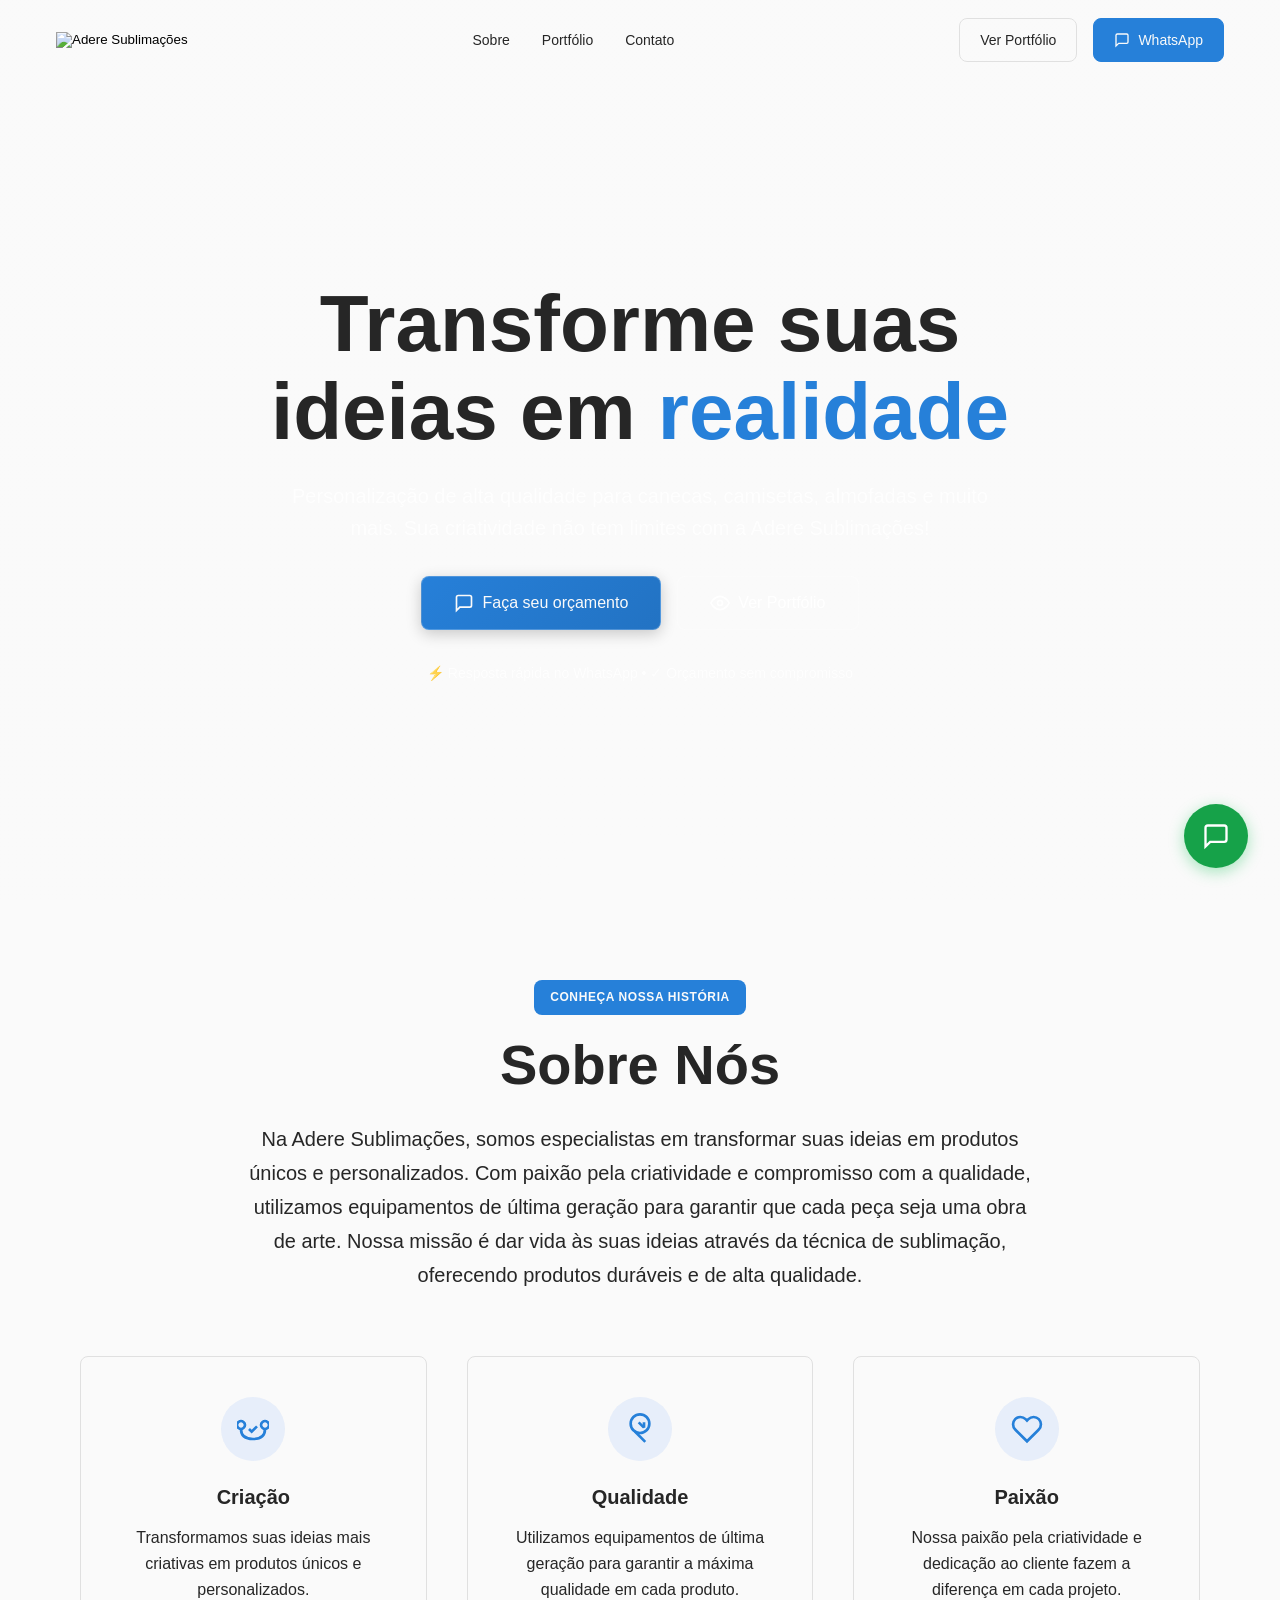
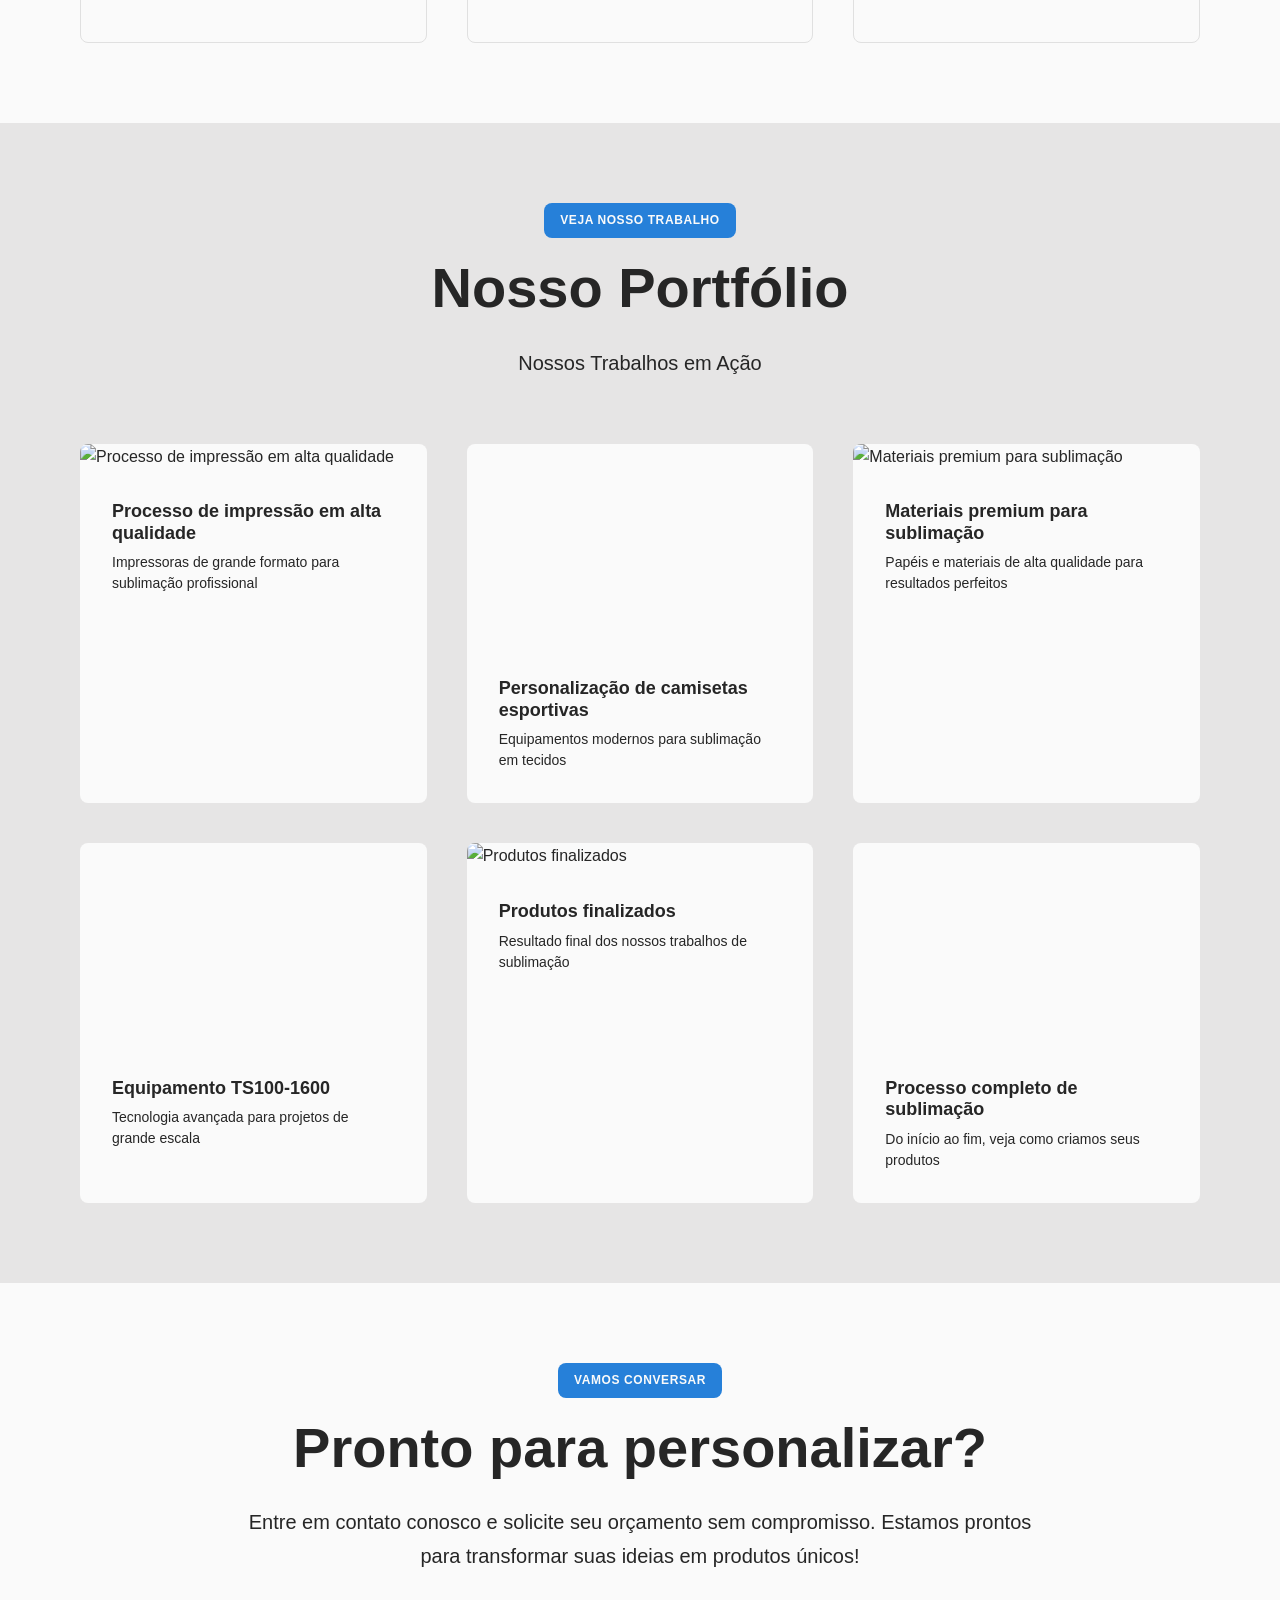
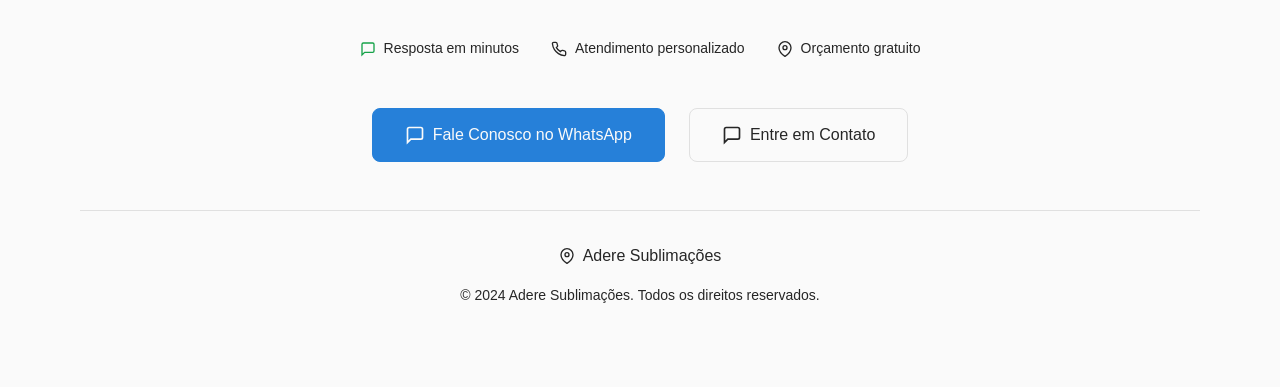
==== commit 9ff84370: "Merge branch 'main' into from-a204c1d" ====
--- a/index.html
+++ b/index.html
@@ -8,6 +8,1213 @@
     <title>Adere Sublimações - Transforme suas ideias em realidade</title>
     <meta name="description" content="Especialistas em sublimação personalizada para canecas, camisetas, almofadas e muito mais. Qualidade profissional e atendimento personalizado.">
     <link rel="stylesheet" href="styles.css">
+    <style>
+    /* CSS Variables */
+    :root {
+      --primary: hsl(210, 70%, 50%);
+      --primary-foreground: hsl(0, 0%, 98%);
+      --background: hsl(0, 0%, 98%);
+      --foreground: hsl(0, 0%, 15%);
+      --muted: hsl(0, 2%, 90%);
+      --muted-foreground: hsl(0, 0%, 15%);
+      --border: hsl(0, 0%, 88%);
+      --green: hsl(142, 76%, 36%);
+      --container-max-width: 1200px;
+      --section-padding-mobile: 3rem 0;
+      --section-padding-tablet: 4rem 0;
+      --section-padding-desktop: 5rem 0;
+      --border-radius: 0.5rem;
+      --font-size-xs: 0.75rem;
+      --font-size-sm: 0.875rem;
+      --font-size-base: 1rem;
+      --font-size-lg: 1.125rem;
+      --font-size-xl: 1.25rem;
+      --font-size-2xl: 1.5rem;
+      --font-size-3xl: 1.875rem;
+      --font-size-4xl: 2.25rem;
+      --font-size-5xl: 3rem;
+      --font-size-6xl: 4rem;
+      
+      /* Animation variables */
+      --animation-duration: 0.6s;
+      --animation-timing: cubic-bezier(0.4, 0, 0.2, 1);
+      --animation-delay: 0.1s;
+    }
+    
+    /* Global animations */
+    @keyframes fadeInUp {
+      from {
+        opacity: 0;
+        transform: translateY(30px);
+      }
+      to {
+        opacity: 1;
+        transform: translateY(0);
+      }
+    }
+    
+    @keyframes fadeIn {
+      from {
+        opacity: 0;
+      }
+      to {
+        opacity: 1;
+      }
+    }
+    
+    @keyframes slideInLeft {
+      from {
+        opacity: 0;
+        transform: translateX(-50px);
+      }
+      to {
+        opacity: 1;
+        transform: translateX(0);
+      }
+    }
+    
+    @keyframes slideInRight {
+      from {
+        opacity: 0;
+        transform: translateX(50px);
+      }
+      to {
+        opacity: 1;
+        transform: translateX(0);
+      }
+    }
+    
+    @keyframes scaleIn {
+      from {
+        opacity: 0;
+        transform: scale(0.8);
+      }
+      to {
+        opacity: 1;
+        transform: scale(1);
+      }
+    }
+    
+    @keyframes pulse {
+      0%, 100% {
+        transform: scale(1);
+      }
+      50% {
+        transform: scale(1.05);
+      }
+    }
+    
+    /* Utility classes for animations */
+    .animate-fade-in {
+      animation: fadeIn var(--animation-duration) var(--animation-timing) forwards;
+    }
+    
+    .animate-fade-in-up {
+      animation: fadeInUp var(--animation-duration) var(--animation-timing) forwards;
+    }
+    
+    .animate-slide-in-left {
+      animation: slideInLeft var(--animation-duration) var(--animation-timing) forwards;
+    }
+    
+    .animate-slide-in-right {
+      animation: slideInRight var(--animation-duration) var(--animation-timing) forwards;
+    }
+    
+    .animate-scale-in {
+      animation: scaleIn var(--animation-duration) var(--animation-timing) forwards;
+    }
+    
+    .animate-pulse {
+      animation: pulse 2s ease-in-out infinite;
+    }
+    
+    /* Stagger animation delays */
+    .animate-stagger-1 { animation-delay: calc(var(--animation-delay) * 1); }
+    .animate-stagger-2 { animation-delay: calc(var(--animation-delay) * 2); }
+    .animate-stagger-3 { animation-delay: calc(var(--animation-delay) * 3); }
+    .animate-stagger-4 { animation-delay: calc(var(--animation-delay) * 4); }
+    .animate-stagger-5 { animation-delay: calc(var(--animation-delay) * 5); }
+
+@media (prefers-color-scheme: dark) {
+  :root {
+    --background: hsl(0, 0%, 8%);
+    --foreground: hsl(0, 0%, 92%);
+    --muted: hsl(0, 2%, 16%);
+    --muted-foreground: hsl(0, 0%, 92%);
+    --border: hsl(0, 0%, 18%);
+  }
+}
+
+* {
+  margin: 0;
+  padding: 0;
+  box-sizing: border-box;
+}
+
+body {
+  font-family: -apple-system, BlinkMacSystemFont, 'Segoe UI', Roboto, sans-serif;
+  line-height: 1.6;
+  color: var(--foreground);
+  background-color: var(--background);
+  overflow-x: hidden;
+}
+
+.container {
+  max-width: var(--container-max-width);
+  margin: 0 auto;
+  padding: 0 1rem;
+  width: 100%;
+}
+
+/* Enhanced responsive breakpoints */
+@media (min-width: 320px) {
+  .container { padding: 0 0.75rem; }
+  .hero-title { font-size: var(--font-size-3xl); }
+}
+
+@media (min-width: 375px) {
+  .container { padding: 0 0.875rem; }
+}
+
+@media (min-width: 480px) {
+  .container { padding: 0 1.25rem; }
+  .hero-title { font-size: var(--font-size-4xl); }
+  .section-title { font-size: var(--font-size-4xl); }
+}
+
+@media (min-width: 640px) {
+  .container { padding: 0 1.5rem; }
+  .hero-title { font-size: var(--font-size-5xl); }
+  .section-title { font-size: var(--font-size-5xl); }
+}
+
+@media (min-width: 768px) {
+  .container { padding: 0 1.75rem; }
+  .hero-title { font-size: var(--font-size-6xl); }
+  .section-title { font-size: var(--font-size-5xl); }
+}
+
+@media (min-width: 1024px) {
+  .container { padding: 0 2rem; }
+  .hero-title { font-size: 5rem; }
+  .section-title { font-size: 3.5rem; }
+}
+
+@media (min-width: 1280px) {
+  .container { padding: 0 2.5rem; }
+  .hero-title { font-size: 5.5rem; }
+  .section-title { font-size: 4rem; }
+}
+
+@media (min-width: 1536px) {
+  .container { padding: 0 3rem; }
+  .hero-title { font-size: 6rem; }
+  .section-title { font-size: 4.5rem; }
+}
+
+h1, h2, h3, h4, h5, h6 {
+  font-weight: 700;
+  line-height: 1.2;
+  color: var(--foreground);
+}
+
+.btn {
+  display: inline-flex;
+  align-items: center;
+  justify-content: center;
+  gap: 0.5rem;
+  padding: 0.75rem 1.25rem;
+  font-size: var(--font-size-sm);
+  font-weight: 500;
+  border: 1px solid transparent;
+  border-radius: var(--border-radius);
+  cursor: pointer;
+  transition: all 0.2s ease;
+  text-decoration: none;
+  background: transparent;
+  min-height: 44px;
+  touch-action: manipulation;
+  -webkit-tap-highlight-color: transparent;
+  white-space: nowrap;
+}
+
+.btn:focus {
+  outline: 2px solid var(--primary);
+  outline-offset: 2px;
+}
+
+.btn-primary {
+  background-color: var(--primary);
+  color: var(--primary-foreground);
+  border-color: var(--primary);
+}
+
+.btn-primary:hover {
+  opacity: 0.9;
+  transform: translateY(-1px);
+}
+
+.btn-outline {
+  border-color: var(--border);
+  background-color: transparent;
+  color: var(--foreground);
+}
+
+.btn-outline:hover {
+  background-color: var(--muted);
+}
+
+.btn-ghost {
+  background-color: rgba(255, 255, 255, 0.1);
+  color: white;
+  border: 1px solid rgba(255, 255, 255, 0.2);
+}
+
+.btn-ghost:hover {
+  background-color: rgba(255, 255, 255, 0.2);
+}
+
+.btn-lg {
+  padding: 1rem 2rem;
+  font-size: var(--font-size-base);
+  min-height: 48px;
+}
+
+@media (max-width: 479px) {
+  .btn {
+    padding: 0.875rem 1.5rem;
+    font-size: var(--font-size-base);
+    min-height: 48px;
+    width: 100%;
+  }
+  .btn-lg {
+    padding: 1.125rem 2rem;
+    font-size: var(--font-size-lg);
+    min-height: 52px;
+  }
+}
+
+.btn .icon { width: 1rem; height: 1rem; }
+.btn-lg .icon { width: 1.25rem; height: 1.25rem; }
+
+.icon {
+  width: 1rem;
+  height: 1rem;
+  stroke: currentColor;
+  fill: none;
+}
+
+.icon.green { color: var(--green); }
+
+.navbar {
+  position: fixed;
+  top: 0;
+  left: 0;
+  right: 0;
+  z-index: 1000;
+  transition: all 0.3s ease;
+  padding: 0;
+}
+
+.navbar.scrolled {
+  background-color: rgba(255, 255, 255, 0.95);
+  backdrop-filter: blur(10px);
+  border-bottom: 1px solid var(--border);
+  box-shadow: 0 2px 10px rgba(0, 0, 0, 0.1);
+}
+
+@media (prefers-color-scheme: dark) {
+  .navbar.scrolled {
+    background-color: rgba(0, 0, 0, 0.95);
+  }
+}
+
+.nav-container {
+  max-width: var(--container-max-width);
+  margin: 0 auto;
+  padding: 0 1rem;
+}
+
+.nav-content {
+  display: flex;
+  align-items: center;
+  justify-content: space-between;
+  min-height: 70px;
+  padding: 0.5rem 0;
+}
+
+@media (min-width: 768px) {
+  .nav-content {
+    min-height: 80px;
+    padding: 0.75rem 0;
+  }
+}
+
+.nav-brand {
+  display: flex;
+  align-items: center;
+  justify-content: space-between;
+  width: 100%;
+}
+
+@media (min-width: 768px) {
+  .nav-brand {
+    width: auto;
+  }
+}
+
+.logo-button {
+  background: none;
+  border: none;
+  cursor: pointer;
+}
+
+.logo {
+  height: 6rem;
+  object-fit: contain;
+  max-width: 240px;
+}
+
+@media (min-width: 480px) {
+  .logo {
+    height: 7rem;
+    max-width: 280px;
+  }
+}
+
+@media (min-width: 768px) {
+  .logo {
+    height: 8rem;
+    max-width: 320px;
+  }
+}
+
+.mobile-menu-toggle {
+  display: flex;
+  flex-direction: column;
+  justify-content: space-around;
+  width: 2rem;
+  height: 2rem;
+  background: transparent;
+  border: none;
+  cursor: pointer;
+  padding: 0;
+}
+
+@media (min-width: 768px) {
+  .mobile-menu-toggle {
+    display: none;
+  }
+}
+
+.hamburger {
+  width: 2rem;
+  height: 0.25rem;
+  background: var(--foreground);
+  transition: all 0.3s ease;
+}
+
+.mobile-menu-toggle.active .hamburger:nth-child(1) {
+  transform: rotate(45deg) translate(5px, 5px);
+}
+
+.mobile-menu-toggle.active .hamburger:nth-child(2) {
+  opacity: 0;
+}
+
+.mobile-menu-toggle.active .hamburger:nth-child(3) {
+  transform: rotate(-45deg) translate(7px, -6px);
+}
+
+.desktop-menu {
+  display: none;
+}
+
+@media (min-width: 768px) {
+  .desktop-menu {
+    display: block;
+  }
+}
+
+.nav-menu ul {
+  display: flex;
+  list-style: none;
+  gap: 2rem;
+}
+
+.nav-menu button {
+  background: none;
+  border: none;
+  color: var(--muted-foreground);
+  font-size: 0.875rem;
+  cursor: pointer;
+  transition: color 0.2s ease;
+}
+
+.nav-menu button:hover {
+  color: var(--foreground);
+}
+
+.nav-actions {
+  display: flex;
+  align-items: center;
+  gap: 1rem;
+}
+
+.mobile-hidden {
+  display: none;
+}
+
+@media (min-width: 768px) {
+  .mobile-hidden {
+    display: inline-flex;
+  }
+}
+
+.mobile-menu {
+  display: none;
+  position: absolute;
+  top: 100%;
+  left: 0;
+  right: 0;
+  background-color: var(--background);
+  border: 1px solid var(--border);
+  border-radius: var(--border-radius);
+  margin: 0.5rem;
+  padding: 2rem 1.5rem;
+  box-shadow: 0 10px 25px rgba(0, 0, 0, 0.15);
+  backdrop-filter: blur(10px);
+  max-height: calc(100vh - 100px);
+  overflow-y: auto;
+}
+
+.mobile-menu.active {
+  display: block;
+}
+
+.mobile-menu-items {
+  list-style: none;
+  margin-bottom: 1.5rem;
+}
+
+.mobile-menu-items li {
+  margin-bottom: 1rem;
+}
+
+.mobile-menu-items button {
+  background: none;
+  border: none;
+  color: var(--muted-foreground);
+  font-size: var(--font-size-lg);
+  cursor: pointer;
+  width: 100%;
+  text-align: left;
+  padding: 0.875rem 0;
+  transition: color 0.2s ease;
+  touch-action: manipulation;
+  -webkit-tap-highlight-color: transparent;
+  min-height: 44px;
+  display: flex;
+  align-items: center;
+}
+
+.mobile-menu-items button:hover {
+  color: var(--foreground);
+}
+
+.mobile-actions {
+  display: flex;
+  flex-direction: column;
+  gap: 1rem;
+  margin-top: 1rem;
+  padding-top: 1rem;
+  border-top: 1px solid var(--border);
+}
+
+.hero {
+  position: relative;
+  min-height: 100vh;
+  min-height: 100svh;
+  display: flex;
+  align-items: center;
+  justify-content: center;
+  color: white;
+  text-align: center;
+  overflow: hidden;
+  padding: 1rem;
+}
+
+@media (max-width: 767px) {
+  .hero {
+    min-height: calc(100vh - 70px);
+    padding-top: 70px;
+  }
+}
+
+@media (min-width: 768px) {
+  .hero {
+    padding-top: 80px;
+  }
+}
+
+.hero-video {
+  position: absolute;
+  top: 0;
+  left: 0;
+  width: 100%;
+  height: 100%;
+  object-fit: cover;
+  z-index: -2;
+  opacity: 0.6;
+}
+
+.hero-overlay {
+  position: absolute;
+  top: 0;
+  left: 0;
+  width: 100%;
+  height: 100%;
+  background: radial-gradient(125% 125% at 50% 100%, transparent 0%, var(--background) 75%);
+  z-index: -1;
+}
+
+.hero-content {
+  max-width: 900px;
+  padding: 2rem 1rem;
+  z-index: 1;
+  width: 100%;
+}
+
+@media (max-width: 479px) {
+  .hero-content {
+    padding: 1.5rem 0.75rem;
+  }
+}
+
+@media (min-width: 768px) {
+  .hero-content {
+    padding: 2rem 1.5rem;
+  }
+}
+
+.hero-title {
+  font-size: var(--font-size-3xl);
+  font-weight: 700;
+  margin-bottom: 1.5rem;
+  line-height: 1.1;
+  word-wrap: break-word;
+  hyphens: auto;
+}
+
+@media (min-width: 480px) { .hero-title { font-size: var(--font-size-4xl); } }
+@media (min-width: 640px) { .hero-title { font-size: var(--font-size-5xl); } }
+@media (min-width: 768px) { .hero-title { font-size: var(--font-size-6xl); } }
+@media (min-width: 1024px) { .hero-title { font-size: 5rem; } }
+
+.text-primary { color: var(--primary); }
+
+.hero-subtitle {
+  font-size: var(--font-size-base);
+  margin-bottom: 2rem;
+  opacity: 0.9;
+  max-width: 600px;
+  margin-left: auto;
+  margin-right: auto;
+  line-height: 1.6;
+}
+
+@media (min-width: 480px) { .hero-subtitle { font-size: var(--font-size-lg); } }
+@media (min-width: 768px) { .hero-subtitle { font-size: var(--font-size-xl); max-width: 700px; } }
+
+.hero-actions {
+  display: flex;
+  flex-direction: column;
+  align-items: center;
+  gap: 1rem;
+  margin-bottom: 2rem;
+}
+
+@media (min-width: 640px) {
+  .hero-actions {
+    flex-direction: row;
+    justify-content: center;
+  }
+}
+
+.hero-cta {
+  background: linear-gradient(135deg, var(--primary) 0%, hsl(210, 70%, 45%) 100%);
+  border: 1px solid rgba(255, 255, 255, 0.2);
+  box-shadow: 0 4px 15px rgba(0, 0, 0, 0.2);
+}
+
+.trust-indicators {
+  opacity: 0.8;
+  font-size: 0.875rem;
+}
+
+section {
+  padding: var(--section-padding-mobile);
+}
+
+@media (min-width: 768px) { section { padding: var(--section-padding-tablet); } }
+@media (min-width: 1024px) { section { padding: var(--section-padding-desktop); } }
+
+.section-header {
+  text-align: center;
+  margin-bottom: 4rem;
+  max-width: 800px;
+  margin-left: auto;
+  margin-right: auto;
+}
+
+.section-badge {
+  display: inline-block;
+  padding: 0.5rem 1rem;
+  background-color: var(--primary);
+  color: var(--primary-foreground);
+  font-size: 0.75rem;
+  font-weight: 600;
+  text-transform: uppercase;
+  letter-spacing: 0.05em;
+  border-radius: var(--border-radius);
+  margin-bottom: 1rem;
+}
+
+.section-title {
+  font-size: var(--font-size-3xl);
+  font-weight: 700;
+  margin-bottom: 1.5rem;
+  color: var(--foreground);
+  line-height: 1.2;
+  word-wrap: break-word;
+}
+
+@media (min-width: 480px) { .section-title { font-size: var(--font-size-4xl); } }
+@media (min-width: 768px) { .section-title { font-size: var(--font-size-5xl); } }
+@media (min-width: 1024px) { .section-title { font-size: 3.5rem; } }
+
+.section-description {
+  font-size: var(--font-size-base);
+  color: var(--muted-foreground);
+  line-height: 1.7;
+  max-width: 800px;
+  margin: 0 auto;
+}
+
+@media (min-width: 480px) { .section-description { font-size: var(--font-size-lg); } }
+@media (min-width: 768px) { .section-description { font-size: var(--font-size-xl); max-width: 900px; } }
+
+.about { background-color: var(--background); }
+
+.pillars-grid {
+  display: grid;
+  grid-template-columns: 1fr;
+  gap: 1.5rem;
+}
+
+@media (min-width: 640px) {
+  .pillars-grid {
+    grid-template-columns: repeat(2, 1fr);
+    gap: 2rem;
+  }
+}
+
+@media (min-width: 1024px) {
+  .pillars-grid {
+    grid-template-columns: repeat(3, 1fr);
+    gap: 2.5rem;
+  }
+}
+
+.pillar-card {
+  background-color: var(--background);
+  border: 1px solid var(--border);
+  border-radius: var(--border-radius);
+  padding: 1.5rem;
+  text-align: center;
+  transition: all 0.3s ease;
+  position: relative;
+  overflow: hidden;
+}
+
+@media (min-width: 640px) { .pillar-card { padding: 2rem; } }
+@media (min-width: 1024px) { .pillar-card { padding: 2.5rem; } }
+
+.pillar-card::before {
+  content: '';
+  position: absolute;
+  top: 0;
+  left: -100%;
+  width: 100%;
+  height: 100%;
+  background: linear-gradient(90deg, transparent, rgba(255, 255, 255, 0.1), transparent);
+  transition: left 0.5s ease;
+}
+
+.pillar-card:hover {
+  transform: translateY(-5px);
+  box-shadow: 0 10px 25px rgba(0, 0, 0, 0.1);
+  border-color: var(--primary);
+}
+
+.pillar-card:hover::before {
+  left: 100%;
+}
+
+.pillar-icon {
+  width: 4rem;
+  height: 4rem;
+  background-color: rgba(59, 130, 246, 0.1);
+  border-radius: 50%;
+  display: flex;
+  align-items: center;
+  justify-content: center;
+  margin: 0 auto 1.5rem;
+  color: var(--primary);
+  transition: all 0.3s ease;
+}
+
+.pillar-card:hover .pillar-icon {
+  background-color: var(--primary);
+  color: white;
+  transform: scale(1.1);
+}
+
+.pillar-icon {
+  width: 4rem;
+  height: 4rem;
+  background-color: rgba(59, 130, 246, 0.1);
+  border-radius: 50%;
+  display: flex;
+  align-items: center;
+  justify-content: center;
+  margin: 0 auto 1.5rem;
+  color: var(--primary);
+}
+
+.pillar-icon svg {
+  width: 2rem;
+  height: 2rem;
+}
+
+.pillar-card h3 {
+  font-size: 1.25rem;
+  font-weight: 700;
+  margin-bottom: 1rem;
+  color: var(--foreground);
+}
+
+.pillar-card p {
+  color: var(--muted-foreground);
+  line-height: 1.6;
+}
+
+.portfolio { background-color: var(--muted); }
+
+.portfolio-grid {
+  display: grid;
+  grid-template-columns: 1fr;
+  gap: 1.25rem;
+}
+
+@media (min-width: 640px) {
+  .portfolio-grid {
+    grid-template-columns: repeat(2, 1fr);
+    gap: 1.5rem;
+  }
+}
+
+@media (min-width: 1024px) {
+  .portfolio-grid {
+    grid-template-columns: repeat(3, 1fr);
+    gap: 2rem;
+  }
+}
+
+@media (min-width: 1200px) {
+  .portfolio-grid {
+    gap: 2.5rem;
+  }
+}
+
+.portfolio-item {
+  background-color: var(--background);
+  border-radius: var(--border-radius);
+  overflow: hidden;
+  transition: all 0.3s ease;
+  cursor: pointer;
+}
+
+.portfolio-item:hover {
+  transform: translateY(-5px);
+  box-shadow: 0 10px 25px rgba(0, 0, 0, 0.15);
+}
+
+.portfolio-item img,
+.portfolio-item video {
+  width: 100%;
+  aspect-ratio: 16/9;
+  object-fit: cover;
+  transition: transform 0.3s ease;
+}
+
+.portfolio-item:hover img,
+.portfolio-item:hover video {
+  transform: scale(1.05);
+}
+
+.portfolio-content {
+  padding: 1.25rem;
+}
+
+@media (min-width: 640px) { .portfolio-content { padding: 1.5rem; } }
+@media (min-width: 1024px) { .portfolio-content { padding: 2rem; } }
+
+.portfolio-content h3 {
+  font-size: 1.125rem;
+  font-weight: 700;
+  margin-bottom: 0.5rem;
+  color: var(--foreground);
+}
+
+.portfolio-content p {
+  font-size: 0.875rem;
+  color: var(--muted-foreground);
+  line-height: 1.5;
+}
+
+.contact { background-color: var(--background); }
+
+.trust-badges {
+  display: grid;
+  grid-template-columns: 1fr;
+  gap: 1.5rem;
+  margin-bottom: 2.5rem;
+  text-align: center;
+}
+
+@media (min-width: 640px) {
+  .trust-badges {
+    display: flex;
+    flex-wrap: wrap;
+    justify-content: center;
+    gap: 2rem;
+    margin-bottom: 3rem;
+  }
+}
+
+.trust-item {
+  display: flex;
+  align-items: center;
+  gap: 0.5rem;
+  font-size: 0.875rem;
+  color: var(--muted-foreground);
+}
+
+.contact-actions {
+  display: flex;
+  flex-direction: column;
+  align-items: stretch;
+  gap: 1rem;
+  margin-bottom: 3rem;
+  max-width: 400px;
+  margin-left: auto;
+  margin-right: auto;
+}
+
+@media (min-width: 640px) {
+  .contact-actions {
+    flex-direction: row;
+    justify-content: center;
+    align-items: center;
+    max-width: none;
+  }
+}
+
+@media (min-width: 768px) {
+  .contact-actions {
+    gap: 1.5rem;
+  }
+}
+
+.company-info {
+  text-align: center;
+  padding-top: 2rem;
+  border-top: 1px solid var(--border);
+}
+
+.company-name {
+  display: flex;
+  align-items: center;
+  justify-content: center;
+  gap: 0.5rem;
+  margin-bottom: 1rem;
+  color: var(--muted-foreground);
+}
+
+.copyright {
+  font-size: 0.875rem;
+  color: var(--muted-foreground);
+}
+
+.floating-whatsapp {
+  position: fixed;
+  bottom: 1rem;
+  right: 1rem;
+  z-index: 1000;
+  display: flex;
+  align-items: center;
+  gap: 0.5rem;
+}
+
+@media (min-width: 640px) {
+  .floating-whatsapp {
+    bottom: 1.5rem;
+    right: 1.5rem;
+  }
+}
+
+@media (min-width: 1024px) {
+  .floating-whatsapp {
+    bottom: 2rem;
+    right: 2rem;
+  }
+}
+
+.whatsapp-btn {
+  width: 3rem;
+  height: 3rem;
+  background-color: var(--green);
+  color: white;
+  border: none;
+  border-radius: 50%;
+  display: flex;
+  align-items: center;
+  justify-content: center;
+  cursor: pointer;
+  transition: all 0.3s ease;
+  box-shadow: 0 4px 15px rgba(34, 197, 94, 0.4);
+  touch-action: manipulation;
+  -webkit-tap-highlight-color: transparent;
+}
+
+@media (min-width: 640px) {
+  .whatsapp-btn {
+    width: 3.5rem;
+    height: 3.5rem;
+  }
+}
+
+@media (min-width: 1024px) {
+  .whatsapp-btn {
+    width: 4rem;
+    height: 4rem;
+  }
+}
+
+.whatsapp-btn:hover {
+  transform: scale(1.1);
+  box-shadow: 0 6px 20px rgba(34, 197, 94, 0.6);
+}
+
+.whatsapp-btn svg {
+  width: 1.75rem;
+  height: 1.75rem;
+}
+
+.close-btn {
+  position: absolute;
+  top: -0.25rem;
+  right: -0.25rem;
+  width: 1.25rem;
+  height: 1.25rem;
+  background-color: var(--muted-foreground);
+  color: var(--background);
+  border: none;
+  border-radius: 50%;
+  font-size: 0.75rem;
+  cursor: pointer;
+  display: flex;
+  align-items: center;
+  justify-content: center;
+  opacity: 0;
+  transition: opacity 0.2s ease;
+}
+
+.floating-whatsapp:hover .close-btn {
+  opacity: 1;
+}
+
+.close-btn:hover {
+  background-color: var(--foreground);
+}
+
+.tooltip {
+  position: absolute;
+  bottom: 100%;
+  right: 0;
+  background-color: var(--foreground);
+  color: var(--background);
+  padding: 0.5rem 0.75rem;
+  border-radius: var(--border-radius);
+  font-size: 0.875rem;
+  white-space: nowrap;
+  opacity: 0;
+  transform: translateY(10px);
+  transition: all 0.3s ease;
+  pointer-events: none;
+  margin-bottom: 0.5rem;
+}
+
+.floating-whatsapp:hover .tooltip {
+  opacity: 1;
+  transform: translateY(0);
+}
+
+.tooltip::after {
+  content: '';
+  position: absolute;
+  top: 100%;
+  right: 1rem;
+  border: 0.25rem solid transparent;
+  border-top-color: var(--foreground);
+}
+
+.text-center { text-align: center; }
+
+.sr-only {
+  position: absolute;
+  width: 1px;
+  height: 1px;
+  padding: 0;
+  margin: -1px;
+  overflow: hidden;
+  clip: rect(0, 0, 0, 0);
+  white-space: nowrap;
+  border: 0;
+}
+
+/* Enhanced mobile optimization */
+@media (max-width: 767px) {
+  .hidden-mobile {
+    display: none !important;
+  }
+  
+  /* Touch-friendly tap targets */
+  .btn, .nav-menu button, .mobile-menu-items button {
+    min-height: 48px;
+    min-width: 44px;
+  }
+  
+  /* Improved mobile spacing */
+  .hero-title {
+    font-size: var(--font-size-3xl) !important;
+    line-height: 1.2;
+  }
+  
+  .hero-subtitle {
+    font-size: var(--font-base) !important;
+  }
+  
+  .section-title {
+    font-size: var(--font-size-3xl) !important;
+    line-height: 1.3;
+  }
+  
+  /* Mobile grid adjustments */
+  .pillars-grid {
+    gap: 1rem;
+  }
+  
+  .portfolio-grid {
+    gap: 0.75rem;
+  }
+  
+  /* Mobile menu improvements */
+  .mobile-menu {
+    max-height: calc(100vh - 80px);
+    padding: 1.5rem 1rem;
+  }
+  
+  .mobile-menu-items button {
+    padding: 1rem 0;
+    font-size: var(--font-size-lg);
+  }
+}
+
+@media (min-width: 768px) {
+  .hidden-desktop {
+    display: none !important;
+  }
+}
+
+/* Disable hover effects on touch devices */
+@media (hover: none) and (pointer: coarse) {
+  .btn:hover { transform: none; }
+  .pillar-card:hover { transform: none; }
+  .portfolio-item:hover { transform: none; }
+  .portfolio-item:hover img,
+  .portfolio-item:hover video { transform: none; }
+  
+  /* Improve touch feedback */
+  .btn:active, .nav-menu button:active, .mobile-menu-items button:active {
+    background-color: var(--muted);
+    transform: scale(0.98);
+  }
+}
+
+/* High DPI displays */
+@media (-webkit-min-device-pixel-ratio: 2), (min-resolution: 192dpi) {
+  .logo {
+    image-rendering: -webkit-optimize-contrast;
+    image-rendering: crisp-edges;
+  }
+}
+
+/* Reduce motion for accessibility */
+@media (prefers-reduced-motion: reduce) {
+  * {
+    animation-duration: 0.01ms !important;
+    animation-iteration-count: 1 !important;
+    transition-duration: 0.01ms !important;
+  }
+  html { scroll-behavior: auto; }
+  .hero { transform: none !important; }
+}
+
+/* Dark mode support */
+@media (prefers-color-scheme: dark) {
+  .navbar {
+    background-color: rgba(0, 0, 0, 0.95);
+  }
+  
+  .mobile-menu {
+    background-color: rgba(0, 0, 0, 0.98);
+    border-color: rgba(255, 255, 255, 0.1);
+  }
+  
+  .nav-menu button, .mobile-menu-items button {
+    color: rgba(255, 255, 255, 0.7);
+  }
+  
+  .nav-menu button:hover, .mobile-menu-items button:hover {
+    color: white;
+  }
+}
+
+.btn:focus-visible,
+button:focus-visible {
+  outline: 2px solid var(--primary);
+  outline-offset: 2px;
+}
+
+html { scroll-behavior: smooth; }
+
+@supports (scroll-behavior: smooth) {
+  html { scroll-behavior: smooth; }
+}
+    </style>
 </head>
 <body>
     <!-- Header Navigation -->
@@ -311,5 +1518,234 @@
     </div>
 
     <script src="script.js"></script>
+    <script>
+const navbar = document.getElementById('navbar');
+const mobileMenuToggle = document.getElementById('mobileMenuToggle');
+const mobileMenu = document.getElementById('mobileMenu');
+const floatingWhatsApp = document.getElementById('floatingWhatsApp');
+
+function openWhatsApp(source = 'general') {
+    const message = `Olá! Vim através do site (${source}) e gostaria de fazer um orçamento.`;
+    const encodedMessage = encodeURIComponent(message);
+    const whatsappUrl = `https://wa.link/97omph?text=${encodedMessage}`;
+    window.open(whatsappUrl, '_blank');
+    console.log(`WhatsApp opened via ${source}`);
+}
+
+function scrollToSection(sectionId) {
+    const element = document.getElementById(sectionId);
+    if (element) {
+        element.scrollIntoView({ 
+            behavior: 'smooth',
+            block: 'start'
+        });
+    }
+    closeMobileMenu();
+}
+
+function scrollToTop() {
+    window.scrollTo({ 
+        top: 0, 
+        behavior: 'smooth' 
+    });
+}
+
+function toggleMobileMenu() {
+    const isOpen = mobileMenu.classList.contains('active');
+    if (isOpen) {
+        closeMobileMenu();
+    } else {
+        openMobileMenu();
+    }
+}
+
+function openMobileMenu() {
+    mobileMenu.classList.add('active');
+    mobileMenuToggle.classList.add('active');
+    document.body.style.overflow = 'hidden';
+}
+
+function closeMobileMenu() {
+    mobileMenu.classList.remove('active');
+    mobileMenuToggle.classList.remove('active');
+    document.body.style.overflow = 'auto';
+}
+
+function closeFloatingWhatsApp() {
+    floatingWhatsApp.style.display = 'none';
+    console.log('Floating WhatsApp closed');
+}
+
+function handleNavbarScroll() {
+    if (window.scrollY > 50) {
+        navbar.classList.add('scrolled');
+    } else {
+        navbar.classList.remove('scrolled');
+    }
+}
+
+function initializeVideos() {
+    const videos = document.querySelectorAll('video');
+    
+    videos.forEach(video => {
+        const prefersReducedMotion = window.matchMedia('(prefers-reduced-motion: reduce)').matches;
+        
+        if (!prefersReducedMotion) {
+            const observer = new IntersectionObserver((entries) => {
+                entries.forEach(entry => {
+                    if (entry.isIntersecting) {
+                        video.play().catch(() => {
+                            console.log('Video autoplay failed, user interaction required');
+                        });
+                    } else {
+                        video.pause();
+                    }
+                });
+            }, { threshold: 0.5 });
+            
+            observer.observe(video);
+        }
+    });
+}
+
+function initializeAnimations() {
+    // Enhanced scroll animations
+    const observerOptions = {
+        threshold: 0.1,
+        rootMargin: '0px 0px -50px 0px'
+    };
+
+    const observer = new IntersectionObserver((entries) => {
+        entries.forEach(entry => {
+            if (entry.isIntersecting) {
+                const target = entry.target;
+                
+                // Add animation classes based on element type
+                if (target.classList.contains('pillar-card')) {
+                    target.classList.add('animate-fade-in-up', 'animate-stagger-1');
+                } else if (target.classList.contains('portfolio-item')) {
+                    target.classList.add('animate-scale-in', 'animate-stagger-2');
+                } else if (target.classList.contains('section-header')) {
+                    target.classList.add('animate-fade-in');
+                } else if (target.classList.contains('hero-content')) {
+                    target.classList.add('animate-fade-in-up');
+                } else {
+                    target.classList.add('animate-fade-in');
+                }
+                
+                // Remove observer after animation
+                observer.unobserve(target);
+            }
+        });
+    }, observerOptions);
+
+    // Observe all animated elements
+    const animatedElements = document.querySelectorAll('.pillar-card, .portfolio-item, .section-header, .hero-content');
+    animatedElements.forEach(el => {
+        // Reset styles
+        el.style.opacity = '0';
+        el.style.transform = 'translateY(30px)';
+        observer.observe(el);
+    });
+
+    // Add parallax effect to hero section
+    const heroSection = document.querySelector('.hero');
+    if (heroSection) {
+        window.addEventListener('scroll', () => {
+            const scrolled = window.pageYOffset;
+            const parallax = scrolled * 0.5;
+            heroSection.style.transform = `translateY(${parallax}px)`;
+        });
+    }
+}
+
+function initializePortfolio() {
+    const portfolioItems = document.querySelectorAll('.portfolio-item');
+    
+    portfolioItems.forEach(item => {
+        item.addEventListener('click', () => {
+            console.log('Portfolio item clicked');
+        });
+    });
+}
+
+function initializeAccessibility() {
+    const customButtons = document.querySelectorAll('button');
+    
+    customButtons.forEach(button => {
+        button.addEventListener('keydown', (e) => {
+            if (e.key === 'Enter' || e.key === ' ') {
+                e.preventDefault();
+                button.click();
+            }
+        });
+    });
+
+    mobileMenuToggle.addEventListener('keydown', (e) => {
+        if (e.key === 'Escape') {
+            closeMobileMenu();
+        }
+    });
+}
+
+function initializeLazyLoading() {
+    if ('IntersectionObserver' in window) {
+        const imageObserver = new IntersectionObserver((entries) => {
+            entries.forEach(entry => {
+                if (entry.isIntersecting) {
+                    const img = entry.target;
+                    if (img.dataset.src) {
+                        img.src = img.dataset.src;
+                        img.removeAttribute('data-src');
+                        imageObserver.unobserve(img);
+                    }
+                }
+            });
+        });
+
+        const lazyImages = document.querySelectorAll('img[data-src]');
+        lazyImages.forEach(img => imageObserver.observe(img));
+    }
+}
+
+document.addEventListener('DOMContentLoaded', () => {
+    initializeVideos();
+    initializeAnimations();
+    initializePortfolio();
+    initializeAccessibility();
+    initializeLazyLoading();
+    
+    mobileMenuToggle.addEventListener('click', toggleMobileMenu);
+    
+    document.addEventListener('click', (e) => {
+        if (mobileMenu.classList.contains('active') && 
+            !mobileMenu.contains(e.target) && 
+            !mobileMenuToggle.contains(e.target)) {
+            closeMobileMenu();
+        }
+    });
+    
+    window.addEventListener('resize', () => {
+        if (window.innerWidth >= 768) {
+            closeMobileMenu();
+        }
+    });
+
+    window.addEventListener('scroll', handleNavbarScroll);
+    handleNavbarScroll();
+});
+
+if ('serviceWorker' in navigator) {
+    window.addEventListener('load', () => {
+        navigator.serviceWorker.register('/sw.js')
+            .then(registration => {
+                console.log('SW registered: ', registration);
+            })
+            .catch(registrationError => {
+                console.log('SW registration failed: ', registrationError);
+            });
+    });
+}
+    </script>
 </body>
 </html>
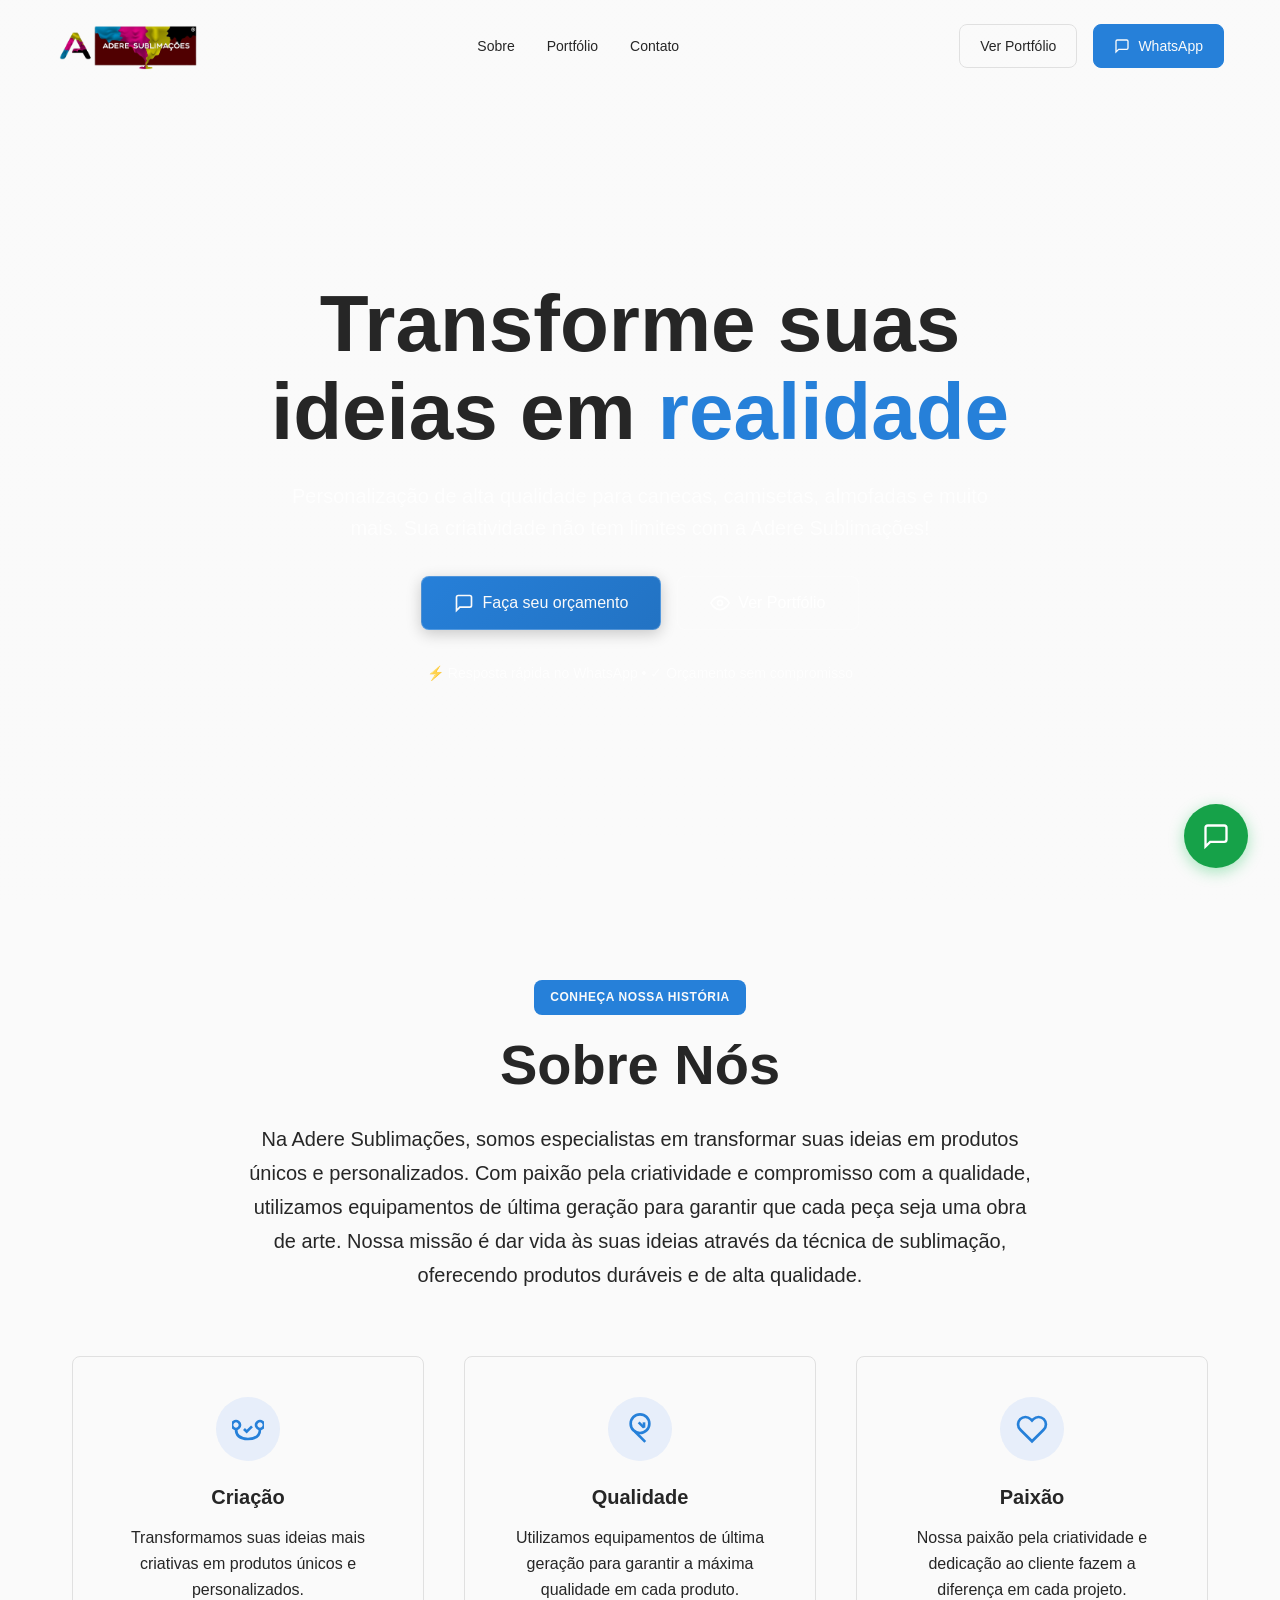
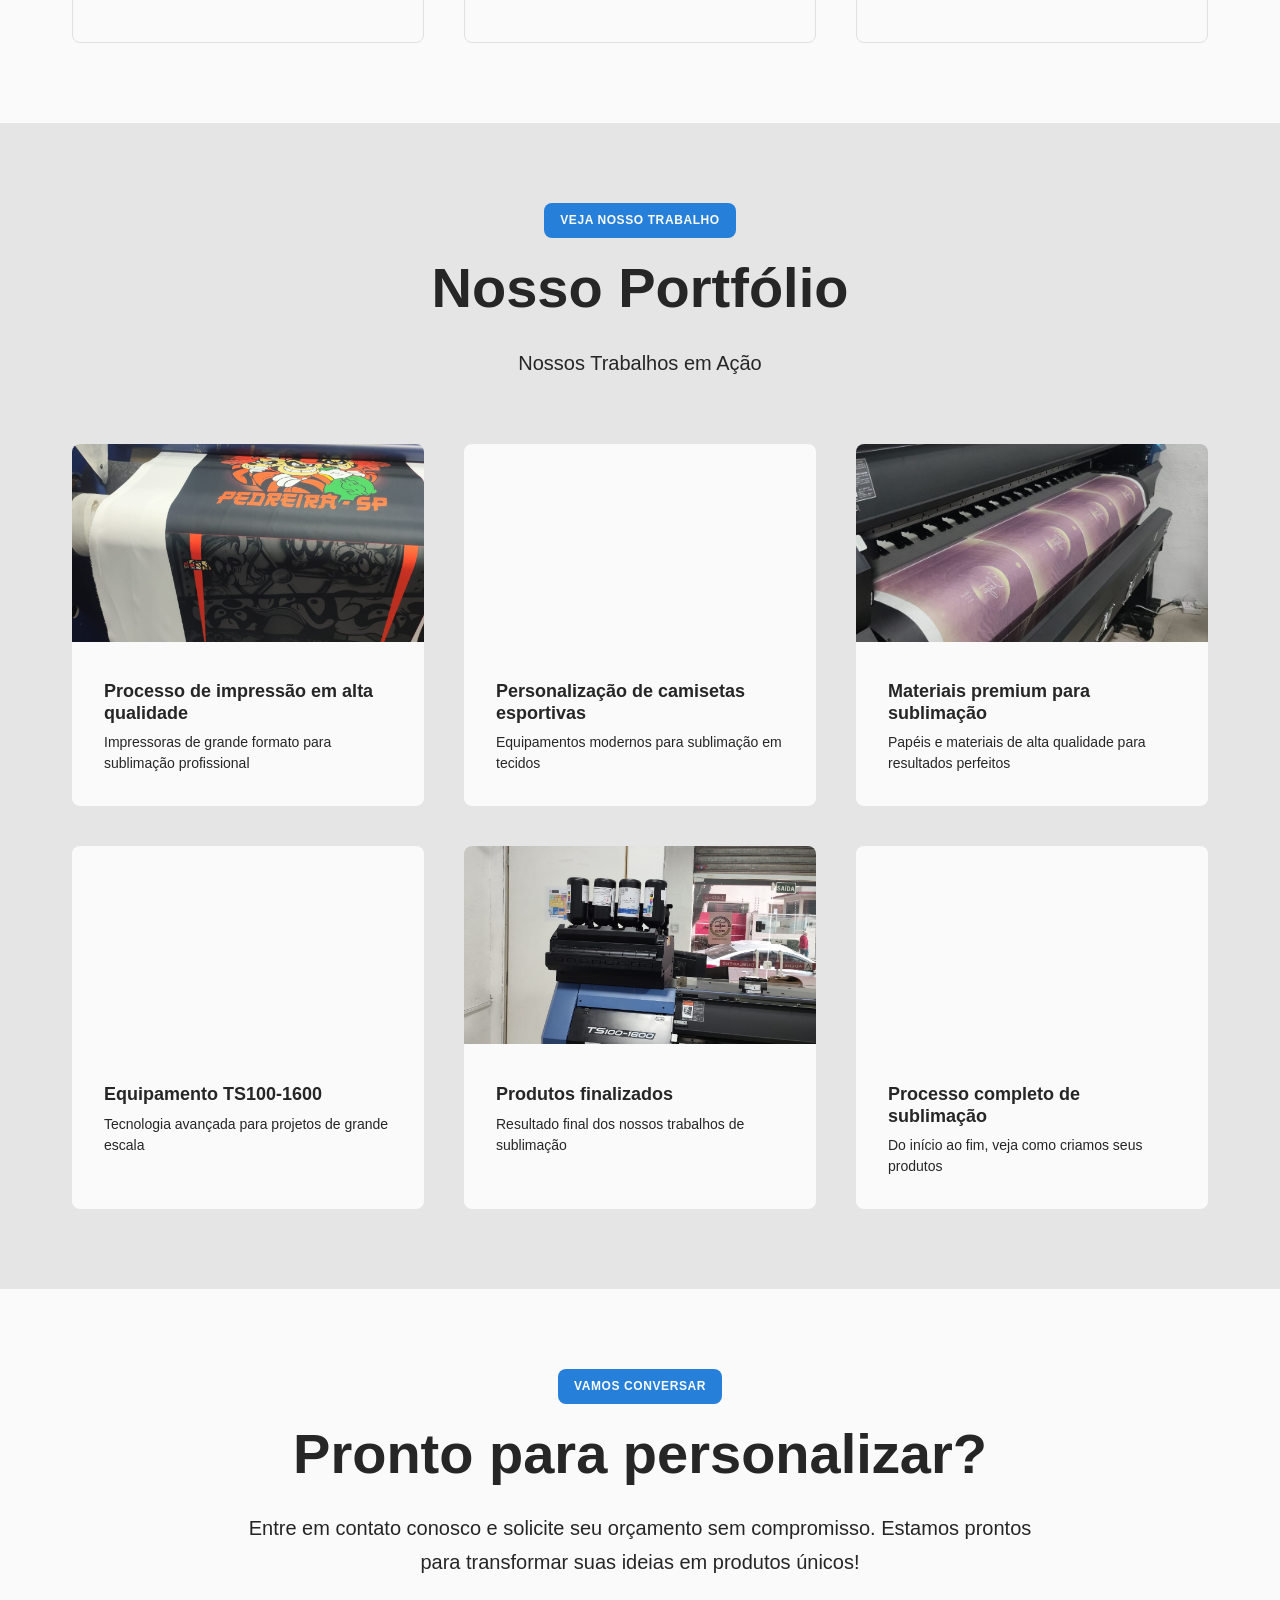
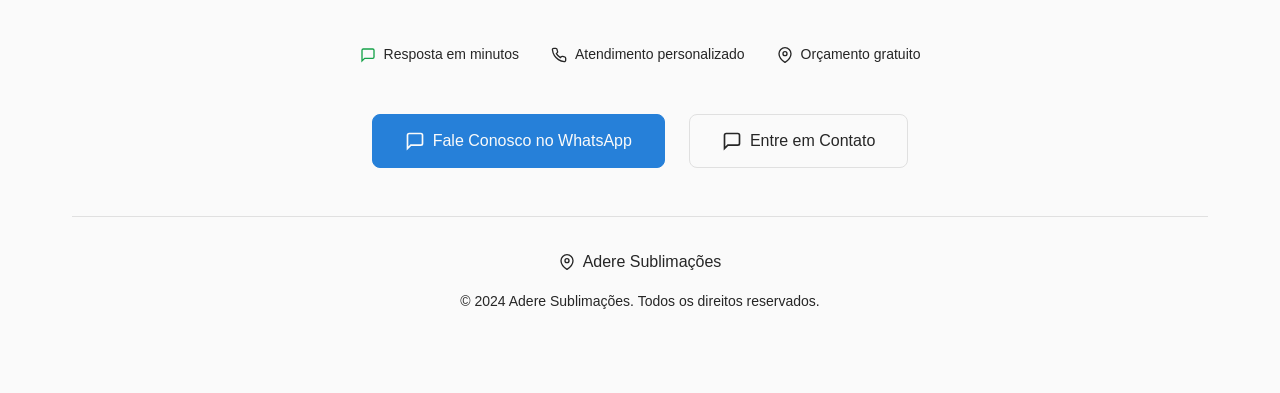
==== commit 775174ef: "revert commit ajuste dos arquivos do main com o commit a204c1d" ====
--- a/index.html
+++ b/index.html
@@ -7,134 +7,33 @@
     <meta name="theme-color" content="#3b82f6">
     <title>Adere Sublimações - Transforme suas ideias em realidade</title>
     <meta name="description" content="Especialistas em sublimação personalizada para canecas, camisetas, almofadas e muito mais. Qualidade profissional e atendimento personalizado.">
-    <link rel="stylesheet" href="styles.css">
     <style>
-    /* CSS Variables */
-    :root {
-      --primary: hsl(210, 70%, 50%);
-      --primary-foreground: hsl(0, 0%, 98%);
-      --background: hsl(0, 0%, 98%);
-      --foreground: hsl(0, 0%, 15%);
-      --muted: hsl(0, 2%, 90%);
-      --muted-foreground: hsl(0, 0%, 15%);
-      --border: hsl(0, 0%, 88%);
-      --green: hsl(142, 76%, 36%);
-      --container-max-width: 1200px;
-      --section-padding-mobile: 3rem 0;
-      --section-padding-tablet: 4rem 0;
-      --section-padding-desktop: 5rem 0;
-      --border-radius: 0.5rem;
-      --font-size-xs: 0.75rem;
-      --font-size-sm: 0.875rem;
-      --font-size-base: 1rem;
-      --font-size-lg: 1.125rem;
-      --font-size-xl: 1.25rem;
-      --font-size-2xl: 1.5rem;
-      --font-size-3xl: 1.875rem;
-      --font-size-4xl: 2.25rem;
-      --font-size-5xl: 3rem;
-      --font-size-6xl: 4rem;
-      
-      /* Animation variables */
-      --animation-duration: 0.6s;
-      --animation-timing: cubic-bezier(0.4, 0, 0.2, 1);
-      --animation-delay: 0.1s;
-    }
-    
-    /* Global animations */
-    @keyframes fadeInUp {
-      from {
-        opacity: 0;
-        transform: translateY(30px);
-      }
-      to {
-        opacity: 1;
-        transform: translateY(0);
-      }
-    }
-    
-    @keyframes fadeIn {
-      from {
-        opacity: 0;
-      }
-      to {
-        opacity: 1;
-      }
-    }
-    
-    @keyframes slideInLeft {
-      from {
-        opacity: 0;
-        transform: translateX(-50px);
-      }
-      to {
-        opacity: 1;
-        transform: translateX(0);
-      }
-    }
-    
-    @keyframes slideInRight {
-      from {
-        opacity: 0;
-        transform: translateX(50px);
-      }
-      to {
-        opacity: 1;
-        transform: translateX(0);
-      }
-    }
-    
-    @keyframes scaleIn {
-      from {
-        opacity: 0;
-        transform: scale(0.8);
-      }
-      to {
-        opacity: 1;
-        transform: scale(1);
-      }
-    }
-    
-    @keyframes pulse {
-      0%, 100% {
-        transform: scale(1);
-      }
-      50% {
-        transform: scale(1.05);
-      }
-    }
-    
-    /* Utility classes for animations */
-    .animate-fade-in {
-      animation: fadeIn var(--animation-duration) var(--animation-timing) forwards;
-    }
-    
-    .animate-fade-in-up {
-      animation: fadeInUp var(--animation-duration) var(--animation-timing) forwards;
-    }
-    
-    .animate-slide-in-left {
-      animation: slideInLeft var(--animation-duration) var(--animation-timing) forwards;
-    }
-    
-    .animate-slide-in-right {
-      animation: slideInRight var(--animation-duration) var(--animation-timing) forwards;
-    }
-    
-    .animate-scale-in {
-      animation: scaleIn var(--animation-duration) var(--animation-timing) forwards;
-    }
-    
-    .animate-pulse {
-      animation: pulse 2s ease-in-out infinite;
-    }
-    
-    /* Stagger animation delays */
-    .animate-stagger-1 { animation-delay: calc(var(--animation-delay) * 1); }
-    .animate-stagger-2 { animation-delay: calc(var(--animation-delay) * 2); }
-    .animate-stagger-3 { animation-delay: calc(var(--animation-delay) * 3); }
-    .animate-stagger-4 { animation-delay: calc(var(--animation-delay) * 4); }
-    .animate-stagger-5 { animation-delay: calc(var(--animation-delay) * 5); }
+/* CSS Variables */
+:root {
+  --primary: hsl(210, 70%, 50%);
+  --primary-foreground: hsl(0, 0%, 98%);
+  --background: hsl(0, 0%, 98%);
+  --foreground: hsl(0, 0%, 15%);
+  --muted: hsl(0, 2%, 90%);
+  --muted-foreground: hsl(0, 0%, 15%);
+  --border: hsl(0, 0%, 88%);
+  --green: hsl(142, 76%, 36%);
+  --container-max-width: 1200px;
+  --section-padding-mobile: 3rem 0;
+  --section-padding-tablet: 4rem 0;
+  --section-padding-desktop: 5rem 0;
+  --border-radius: 0.5rem;
+  --font-size-xs: 0.75rem;
+  --font-size-sm: 0.875rem;
+  --font-size-base: 1rem;
+  --font-size-lg: 1.125rem;
+  --font-size-xl: 1.25rem;
+  --font-size-2xl: 1.5rem;
+  --font-size-3xl: 1.875rem;
+  --font-size-4xl: 2.25rem;
+  --font-size-5xl: 3rem;
+  --font-size-6xl: 4rem;
+}
 
 @media (prefers-color-scheme: dark) {
   :root {
@@ -167,51 +66,9 @@
   width: 100%;
 }
 
-/* Enhanced responsive breakpoints */
-@media (min-width: 320px) {
-  .container { padding: 0 0.75rem; }
-  .hero-title { font-size: var(--font-size-3xl); }
-}
-
-@media (min-width: 375px) {
-  .container { padding: 0 0.875rem; }
-}
-
-@media (min-width: 480px) {
-  .container { padding: 0 1.25rem; }
-  .hero-title { font-size: var(--font-size-4xl); }
-  .section-title { font-size: var(--font-size-4xl); }
-}
-
-@media (min-width: 640px) {
-  .container { padding: 0 1.5rem; }
-  .hero-title { font-size: var(--font-size-5xl); }
-  .section-title { font-size: var(--font-size-5xl); }
-}
-
-@media (min-width: 768px) {
-  .container { padding: 0 1.75rem; }
-  .hero-title { font-size: var(--font-size-6xl); }
-  .section-title { font-size: var(--font-size-5xl); }
-}
-
-@media (min-width: 1024px) {
-  .container { padding: 0 2rem; }
-  .hero-title { font-size: 5rem; }
-  .section-title { font-size: 3.5rem; }
-}
-
-@media (min-width: 1280px) {
-  .container { padding: 0 2.5rem; }
-  .hero-title { font-size: 5.5rem; }
-  .section-title { font-size: 4rem; }
-}
-
-@media (min-width: 1536px) {
-  .container { padding: 0 3rem; }
-  .hero-title { font-size: 6rem; }
-  .section-title { font-size: 4.5rem; }
-}
+@media (min-width: 480px) { .container { padding: 0 1.25rem; } }
+@media (min-width: 640px) { .container { padding: 0 1.5rem; } }
+@media (min-width: 1024px) { .container { padding: 0 2rem; } }
 
 h1, h2, h3, h4, h5, h6 {
   font-weight: 700;
@@ -371,22 +228,22 @@
 }
 
 .logo {
-  height: 6rem;
+  height: 3rem;
   object-fit: contain;
-  max-width: 240px;
+  max-width: 120px;
 }
 
 @media (min-width: 480px) {
   .logo {
-    height: 7rem;
-    max-width: 280px;
+    height: 3.5rem;
+    max-width: 140px;
   }
 }
 
 @media (min-width: 768px) {
   .logo {
-    height: 8rem;
-    max-width: 320px;
+    height: 4rem;
+    max-width: 160px;
   }
 }
 
@@ -734,51 +591,14 @@
   padding: 1.5rem;
   text-align: center;
   transition: all 0.3s ease;
-  position: relative;
-  overflow: hidden;
 }
 
 @media (min-width: 640px) { .pillar-card { padding: 2rem; } }
 @media (min-width: 1024px) { .pillar-card { padding: 2.5rem; } }
-
-.pillar-card::before {
-  content: '';
-  position: absolute;
-  top: 0;
-  left: -100%;
-  width: 100%;
-  height: 100%;
-  background: linear-gradient(90deg, transparent, rgba(255, 255, 255, 0.1), transparent);
-  transition: left 0.5s ease;
-}
 
 .pillar-card:hover {
   transform: translateY(-5px);
   box-shadow: 0 10px 25px rgba(0, 0, 0, 0.1);
-  border-color: var(--primary);
-}
-
-.pillar-card:hover::before {
-  left: 100%;
-}
-
-.pillar-icon {
-  width: 4rem;
-  height: 4rem;
-  background-color: rgba(59, 130, 246, 0.1);
-  border-radius: 50%;
-  display: flex;
-  align-items: center;
-  justify-content: center;
-  margin: 0 auto 1.5rem;
-  color: var(--primary);
-  transition: all 0.3s ease;
-}
-
-.pillar-card:hover .pillar-icon {
-  background-color: var(--primary);
-  color: white;
-  transform: scale(1.1);
 }
 
 .pillar-icon {
@@ -1095,52 +915,10 @@
   border: 0;
 }
 
-/* Enhanced mobile optimization */
 @media (max-width: 767px) {
   .hidden-mobile {
     display: none !important;
   }
-  
-  /* Touch-friendly tap targets */
-  .btn, .nav-menu button, .mobile-menu-items button {
-    min-height: 48px;
-    min-width: 44px;
-  }
-  
-  /* Improved mobile spacing */
-  .hero-title {
-    font-size: var(--font-size-3xl) !important;
-    line-height: 1.2;
-  }
-  
-  .hero-subtitle {
-    font-size: var(--font-base) !important;
-  }
-  
-  .section-title {
-    font-size: var(--font-size-3xl) !important;
-    line-height: 1.3;
-  }
-  
-  /* Mobile grid adjustments */
-  .pillars-grid {
-    gap: 1rem;
-  }
-  
-  .portfolio-grid {
-    gap: 0.75rem;
-  }
-  
-  /* Mobile menu improvements */
-  .mobile-menu {
-    max-height: calc(100vh - 80px);
-    padding: 1.5rem 1rem;
-  }
-  
-  .mobile-menu-items button {
-    padding: 1rem 0;
-    font-size: var(--font-size-lg);
-  }
 }
 
 @media (min-width: 768px) {
@@ -1149,30 +927,14 @@
   }
 }
 
-/* Disable hover effects on touch devices */
 @media (hover: none) and (pointer: coarse) {
   .btn:hover { transform: none; }
   .pillar-card:hover { transform: none; }
   .portfolio-item:hover { transform: none; }
   .portfolio-item:hover img,
   .portfolio-item:hover video { transform: none; }
-  
-  /* Improve touch feedback */
-  .btn:active, .nav-menu button:active, .mobile-menu-items button:active {
-    background-color: var(--muted);
-    transform: scale(0.98);
-  }
-}
-
-/* High DPI displays */
-@media (-webkit-min-device-pixel-ratio: 2), (min-resolution: 192dpi) {
-  .logo {
-    image-rendering: -webkit-optimize-contrast;
-    image-rendering: crisp-edges;
-  }
-}
-
-/* Reduce motion for accessibility */
+}
+
 @media (prefers-reduced-motion: reduce) {
   * {
     animation-duration: 0.01ms !important;
@@ -1180,27 +942,6 @@
     transition-duration: 0.01ms !important;
   }
   html { scroll-behavior: auto; }
-  .hero { transform: none !important; }
-}
-
-/* Dark mode support */
-@media (prefers-color-scheme: dark) {
-  .navbar {
-    background-color: rgba(0, 0, 0, 0.95);
-  }
-  
-  .mobile-menu {
-    background-color: rgba(0, 0, 0, 0.98);
-    border-color: rgba(255, 255, 255, 0.1);
-  }
-  
-  .nav-menu button, .mobile-menu-items button {
-    color: rgba(255, 255, 255, 0.7);
-  }
-  
-  .nav-menu button:hover, .mobile-menu-items button:hover {
-    color: white;
-  }
 }
 
 .btn:focus-visible,
@@ -1517,7 +1258,6 @@
         <div class="tooltip">Fale conosco no WhatsApp!</div>
     </div>
 
-    <script src="script.js"></script>
     <script>
 const navbar = document.getElementById('navbar');
 const mobileMenuToggle = document.getElementById('mobileMenuToggle');
@@ -1609,7 +1349,6 @@
 }
 
 function initializeAnimations() {
-    // Enhanced scroll animations
     const observerOptions = {
         threshold: 0.1,
         rootMargin: '0px 0px -50px 0px'
@@ -1618,45 +1357,19 @@
     const observer = new IntersectionObserver((entries) => {
         entries.forEach(entry => {
             if (entry.isIntersecting) {
-                const target = entry.target;
-                
-                // Add animation classes based on element type
-                if (target.classList.contains('pillar-card')) {
-                    target.classList.add('animate-fade-in-up', 'animate-stagger-1');
-                } else if (target.classList.contains('portfolio-item')) {
-                    target.classList.add('animate-scale-in', 'animate-stagger-2');
-                } else if (target.classList.contains('section-header')) {
-                    target.classList.add('animate-fade-in');
-                } else if (target.classList.contains('hero-content')) {
-                    target.classList.add('animate-fade-in-up');
-                } else {
-                    target.classList.add('animate-fade-in');
-                }
-                
-                // Remove observer after animation
-                observer.unobserve(target);
+                entry.target.style.opacity = '1';
+                entry.target.style.transform = 'translateY(0)';
             }
         });
     }, observerOptions);
 
-    // Observe all animated elements
-    const animatedElements = document.querySelectorAll('.pillar-card, .portfolio-item, .section-header, .hero-content');
+    const animatedElements = document.querySelectorAll('.pillar-card, .portfolio-item');
     animatedElements.forEach(el => {
-        // Reset styles
         el.style.opacity = '0';
-        el.style.transform = 'translateY(30px)';
+        el.style.transform = 'translateY(20px)';
+        el.style.transition = 'opacity 0.6s ease, transform 0.6s ease';
         observer.observe(el);
     });
-
-    // Add parallax effect to hero section
-    const heroSection = document.querySelector('.hero');
-    if (heroSection) {
-        window.addEventListener('scroll', () => {
-            const scrolled = window.pageYOffset;
-            const parallax = scrolled * 0.5;
-            heroSection.style.transform = `translateY(${parallax}px)`;
-        });
-    }
 }
 
 function initializePortfolio() {
@@ -1748,4 +1461,4 @@
 }
     </script>
 </body>
-</html>+</html>
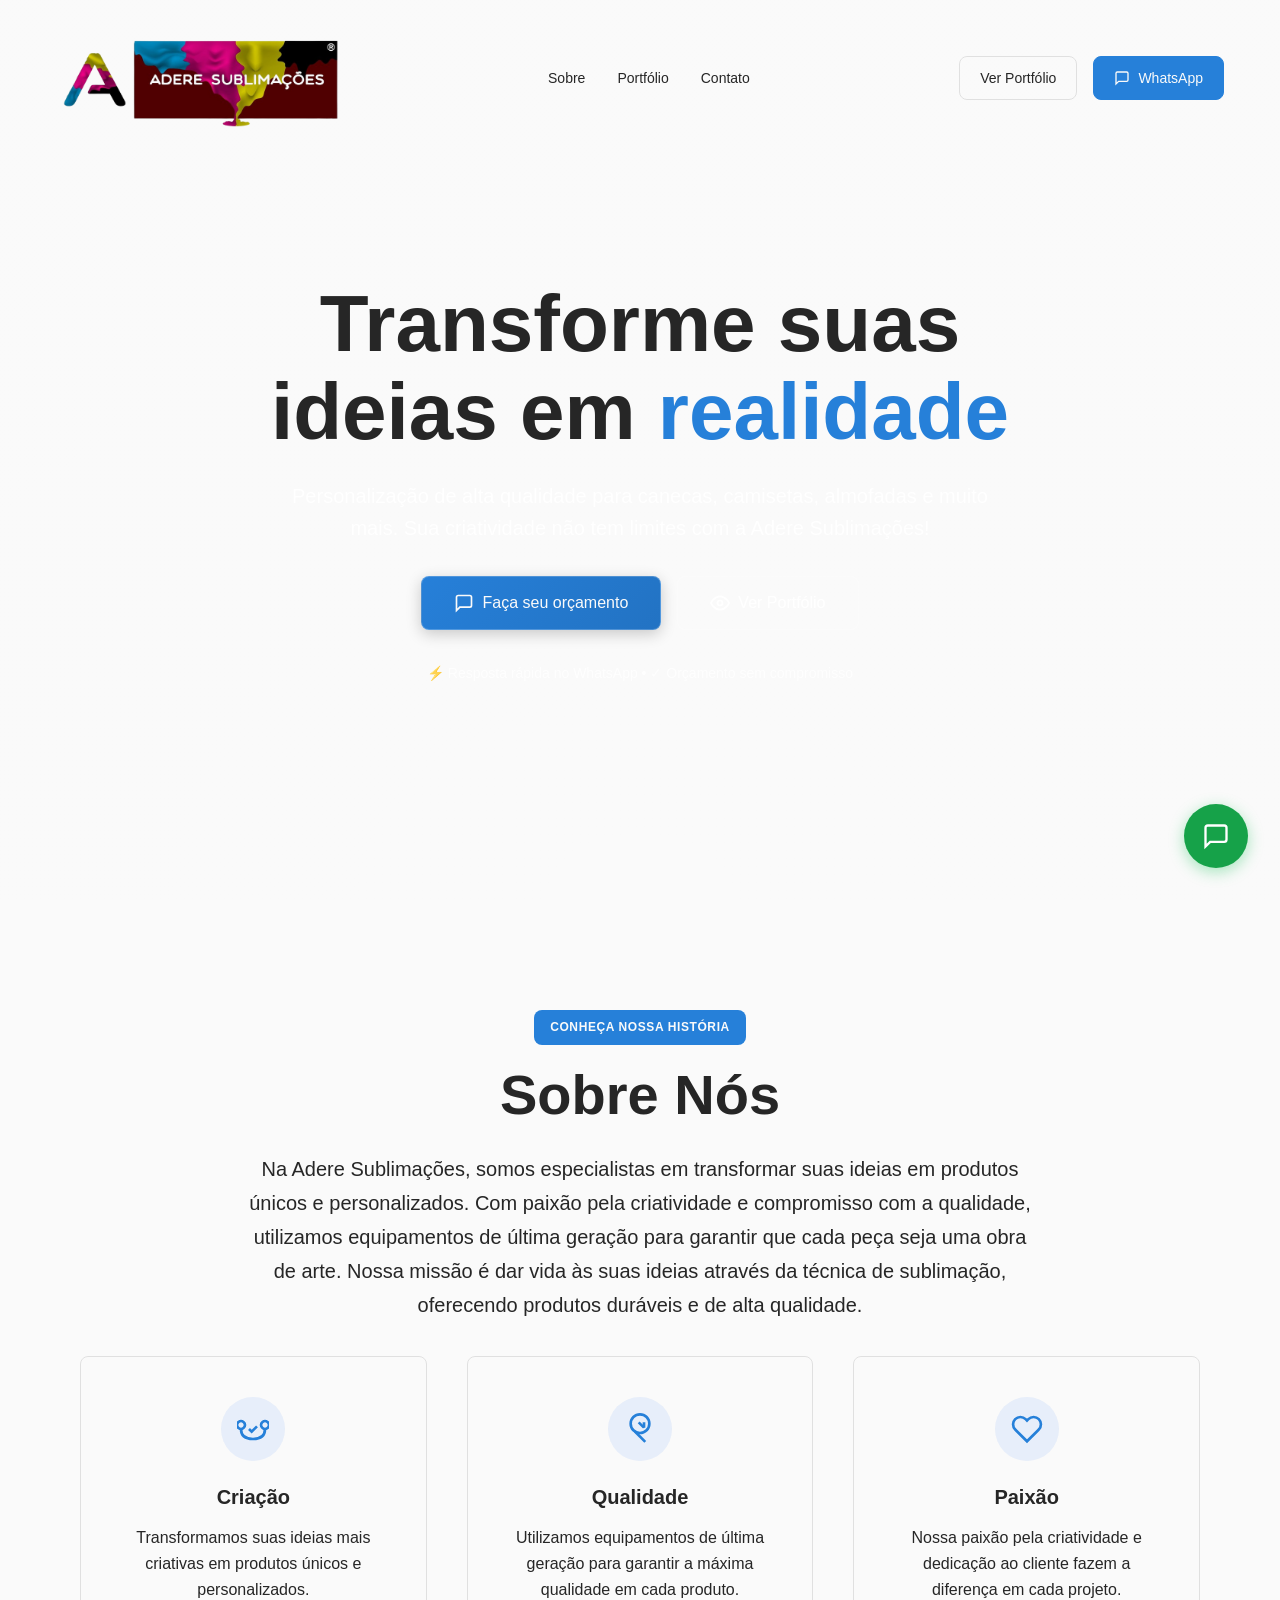
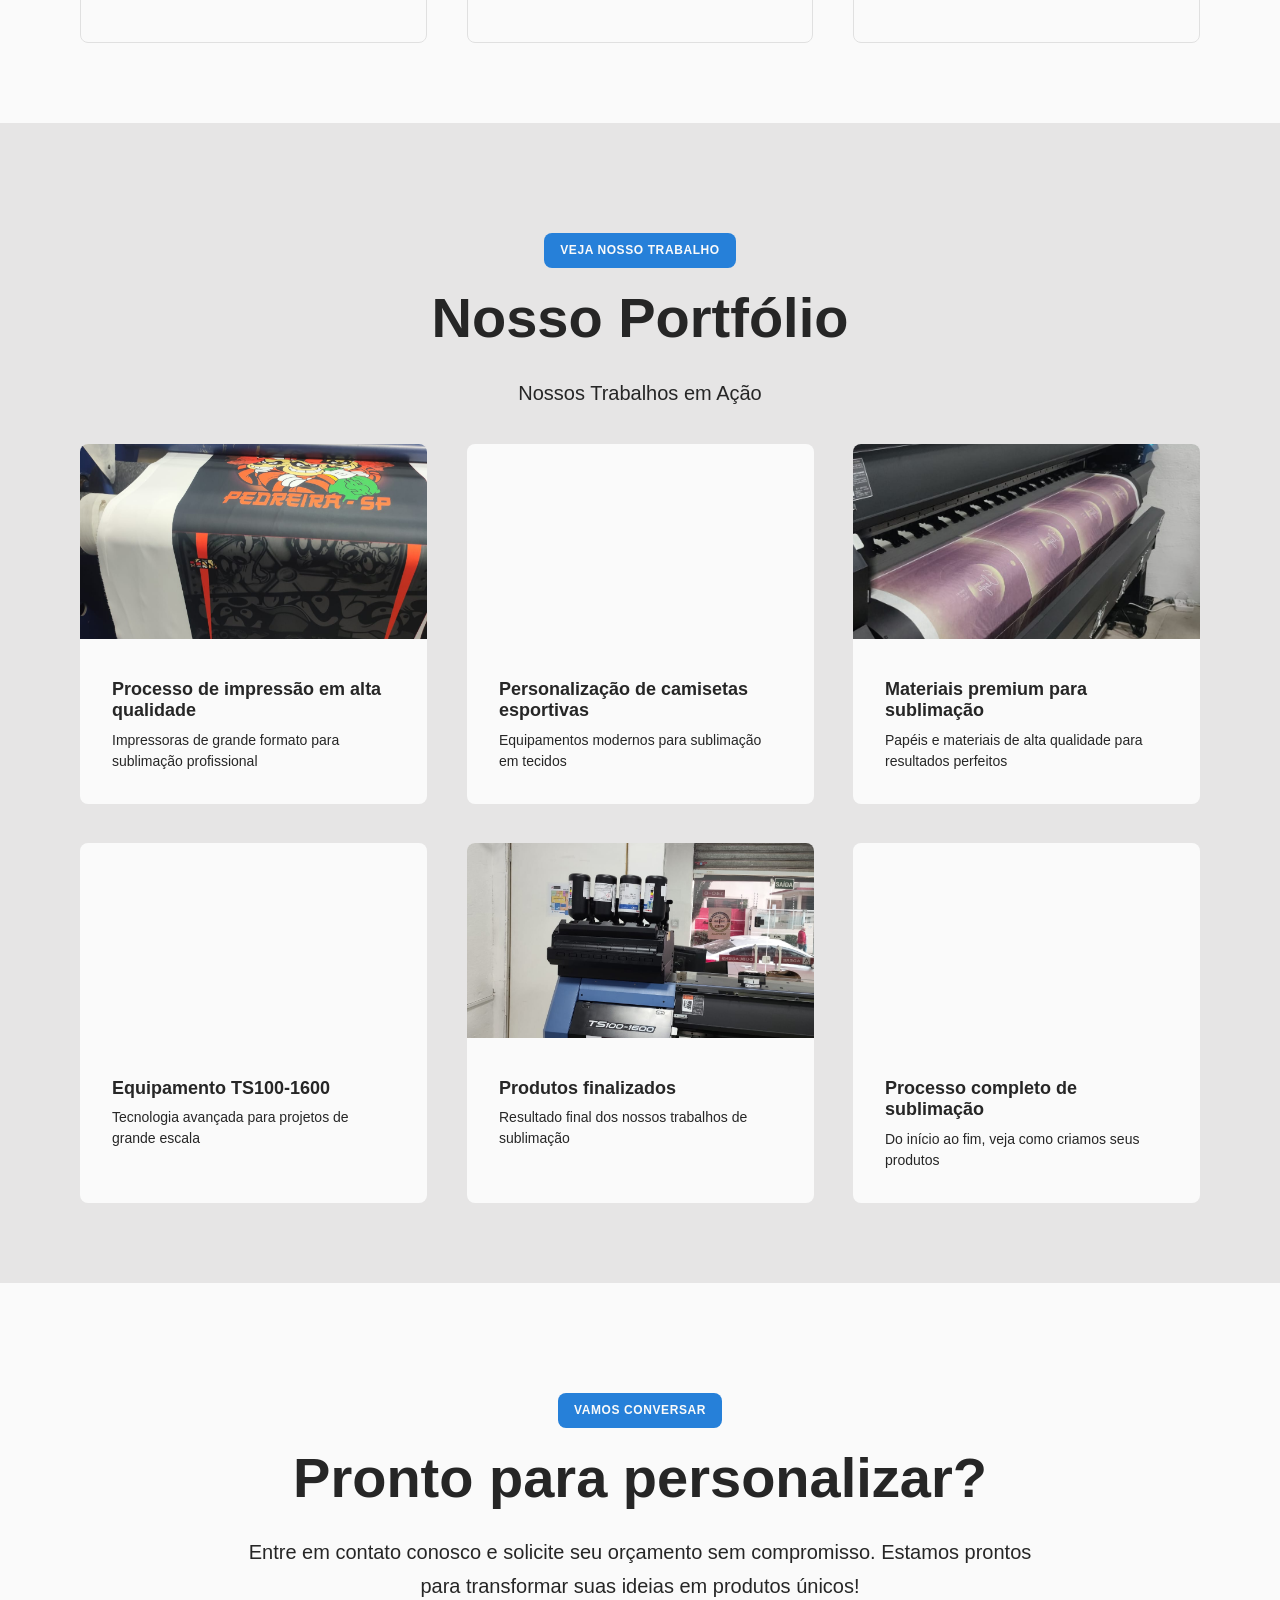
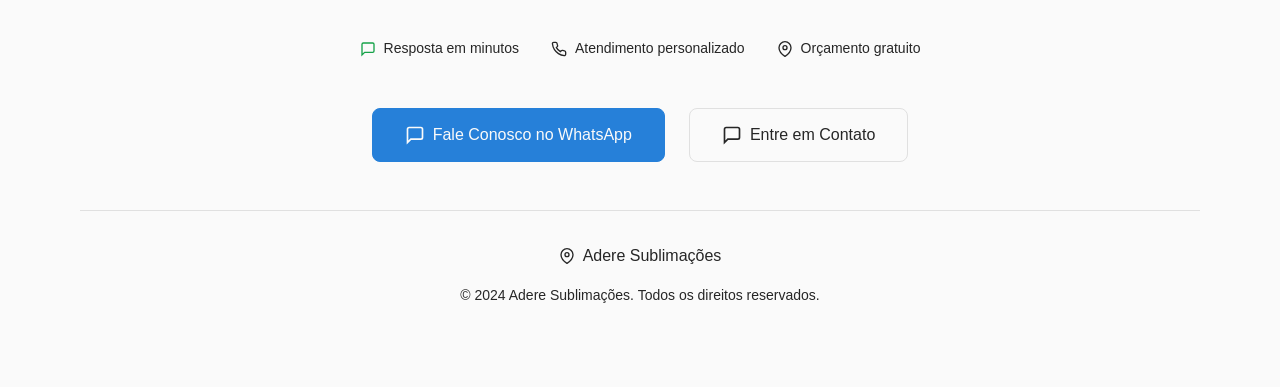
==== commit d741675b: "first step upload files to startup" ====
--- a/index.html
+++ b/index.html
@@ -8,32 +8,132 @@
     <title>Adere Sublimações - Transforme suas ideias em realidade</title>
     <meta name="description" content="Especialistas em sublimação personalizada para canecas, camisetas, almofadas e muito mais. Qualidade profissional e atendimento personalizado.">
     <style>
-/* CSS Variables */
-:root {
-  --primary: hsl(210, 70%, 50%);
-  --primary-foreground: hsl(0, 0%, 98%);
-  --background: hsl(0, 0%, 98%);
-  --foreground: hsl(0, 0%, 15%);
-  --muted: hsl(0, 2%, 90%);
-  --muted-foreground: hsl(0, 0%, 15%);
-  --border: hsl(0, 0%, 88%);
-  --green: hsl(142, 76%, 36%);
-  --container-max-width: 1200px;
-  --section-padding-mobile: 3rem 0;
-  --section-padding-tablet: 4rem 0;
-  --section-padding-desktop: 5rem 0;
-  --border-radius: 0.5rem;
-  --font-size-xs: 0.75rem;
-  --font-size-sm: 0.875rem;
-  --font-size-base: 1rem;
-  --font-size-lg: 1.125rem;
-  --font-size-xl: 1.25rem;
-  --font-size-2xl: 1.5rem;
-  --font-size-3xl: 1.875rem;
-  --font-size-4xl: 2.25rem;
-  --font-size-5xl: 3rem;
-  --font-size-6xl: 4rem;
-}
+    /* CSS Variables */
+    :root {
+      --primary: hsl(210, 70%, 50%);
+      --primary-foreground: hsl(0, 0%, 98%);
+      --background: hsl(0, 0%, 98%);
+      --foreground: hsl(0, 0%, 15%);
+      --muted: hsl(0, 2%, 90%);
+      --muted-foreground: hsl(0, 0%, 15%);
+      --border: hsl(0, 0%, 88%);
+      --green: hsl(142, 76%, 36%);
+      --container-max-width: 1200px;
+      --section-padding-mobile: 3rem 0;
+      --section-padding-tablet: 4rem 0;
+      --section-padding-desktop: 5rem 0;
+      --border-radius: 0.5rem;
+      --font-size-xs: 0.75rem;
+      --font-size-sm: 0.875rem;
+      --font-size-base: 1rem;
+      --font-size-lg: 1.125rem;
+      --font-size-xl: 1.25rem;
+      --font-size-2xl: 1.5rem;
+      --font-size-3xl: 1.875rem;
+      --font-size-4xl: 2.25rem;
+      --font-size-5xl: 3rem;
+      --font-size-6xl: 4rem;
+      
+      /* Animation variables */
+      --animation-duration: 0.6s;
+      --animation-timing: cubic-bezier(0.4, 0, 0.2, 1);
+      --animation-delay: 0.1s;
+    }
+    
+    /* Global animations */
+    @keyframes fadeInUp {
+      from {
+        opacity: 0;
+        transform: translateY(30px);
+      }
+      to {
+        opacity: 1;
+        transform: translateY(0);
+      }
+    }
+    
+    @keyframes fadeIn {
+      from {
+        opacity: 0;
+      }
+      to {
+        opacity: 1;
+      }
+    }
+    
+    @keyframes slideInLeft {
+      from {
+        opacity: 0;
+        transform: translateX(-50px);
+      }
+      to {
+        opacity: 1;
+        transform: translateX(0);
+      }
+    }
+    
+    @keyframes slideInRight {
+      from {
+        opacity: 0;
+        transform: translateX(50px);
+      }
+      to {
+        opacity: 1;
+        transform: translateX(0);
+      }
+    }
+    
+    @keyframes scaleIn {
+      from {
+        opacity: 0;
+        transform: scale(0.8);
+      }
+      to {
+        opacity: 1;
+        transform: scale(1);
+      }
+    }
+    
+    @keyframes pulse {
+      0%, 100% {
+        transform: scale(1);
+      }
+      50% {
+        transform: scale(1.05);
+      }
+    }
+    
+    /* Utility classes for animations */
+    .animate-fade-in {
+      animation: fadeIn var(--animation-duration) var(--animation-timing) forwards;
+    }
+    
+    .animate-fade-in-up {
+      animation: fadeInUp var(--animation-duration) var(--animation-timing) forwards;
+    }
+    
+    .animate-slide-in-left {
+      animation: slideInLeft var(--animation-duration) var(--animation-timing) forwards;
+    }
+    
+    .animate-slide-in-right {
+      animation: slideInRight var(--animation-duration) var(--animation-timing) forwards;
+    }
+    
+    .animate-scale-in {
+      animation: scaleIn var(--animation-duration) var(--animation-timing) forwards;
+    }
+    
+    .animate-pulse {
+      animation: pulse 2s ease-in-out infinite;
+    }
+    
+    /* Stagger animation delays */
+    .animate-stagger-1 { animation-delay: calc(var(--animation-delay) * 1); }
+    .animate-stagger-2 { animation-delay: calc(var(--animation-delay) * 2); }
+    .animate-stagger-3 { animation-delay: calc(var(--animation-delay) * 3); }
+    .animate-stagger-4 { animation-delay: calc(var(--animation-delay) * 4); }
+    .animate-stagger-5 { animation-delay: calc(var(--animation-delay) * 5); }
 
 @media (prefers-color-scheme: dark) {
   :root {
@@ -66,9 +166,51 @@
   width: 100%;
 }
 
-@media (min-width: 480px) { .container { padding: 0 1.25rem; } }
-@media (min-width: 640px) { .container { padding: 0 1.5rem; } }
-@media (min-width: 1024px) { .container { padding: 0 2rem; } }
+/* Enhanced responsive breakpoints */
+@media (min-width: 320px) {
+  .container { padding: 0 0.75rem; }
+  .hero-title { font-size: var(--font-size-3xl); }
+}
+
+@media (min-width: 375px) {
+  .container { padding: 0 0.875rem; }
+}
+
+@media (min-width: 480px) {
+  .container { padding: 0 1.25rem; }
+  .hero-title { font-size: var(--font-size-4xl); }
+  .section-title { font-size: var(--font-size-4xl); }
+}
+
+@media (min-width: 640px) {
+  .container { padding: 0 1.5rem; }
+  .hero-title { font-size: var(--font-size-5xl); }
+  .section-title { font-size: var(--font-size-5xl); }
+}
+
+@media (min-width: 768px) {
+  .container { padding: 0 1.75rem; }
+  .hero-title { font-size: var(--font-size-6xl); }
+  .section-title { font-size: var(--font-size-5xl); }
+}
+
+@media (min-width: 1024px) {
+  .container { padding: 0 2rem; }
+  .hero-title { font-size: 5rem; }
+  .section-title { font-size: 3.5rem; }
+}
+
+@media (min-width: 1280px) {
+  .container { padding: 0 2.5rem; }
+  .hero-title { font-size: 5.5rem; }
+  .section-title { font-size: 4rem; }
+}
+
+@media (min-width: 1536px) {
+  .container { padding: 0 3rem; }
+  .hero-title { font-size: 6rem; }
+  .section-title { font-size: 4.5rem; }
+}
 
 h1, h2, h3, h4, h5, h6 {
   font-weight: 700;
@@ -228,22 +370,22 @@
 }
 
 .logo {
-  height: 3rem;
+  height: 6rem;
   object-fit: contain;
-  max-width: 120px;
+  max-width: 240px;
 }
 
 @media (min-width: 480px) {
   .logo {
-    height: 3.5rem;
-    max-width: 140px;
+    height: 7rem;
+    max-width: 280px;
   }
 }
 
 @media (min-width: 768px) {
   .logo {
-    height: 4rem;
-    max-width: 160px;
+    height: 8rem;
+    max-width: 320px;
   }
 }
 
@@ -591,14 +733,51 @@
   padding: 1.5rem;
   text-align: center;
   transition: all 0.3s ease;
+  position: relative;
+  overflow: hidden;
 }
 
 @media (min-width: 640px) { .pillar-card { padding: 2rem; } }
 @media (min-width: 1024px) { .pillar-card { padding: 2.5rem; } }
+
+.pillar-card::before {
+  content: '';
+  position: absolute;
+  top: 0;
+  left: -100%;
+  width: 100%;
+  height: 100%;
+  background: linear-gradient(90deg, transparent, rgba(255, 255, 255, 0.1), transparent);
+  transition: left 0.5s ease;
+}
 
 .pillar-card:hover {
   transform: translateY(-5px);
   box-shadow: 0 10px 25px rgba(0, 0, 0, 0.1);
+  border-color: var(--primary);
+}
+
+.pillar-card:hover::before {
+  left: 100%;
+}
+
+.pillar-icon {
+  width: 4rem;
+  height: 4rem;
+  background-color: rgba(59, 130, 246, 0.1);
+  border-radius: 50%;
+  display: flex;
+  align-items: center;
+  justify-content: center;
+  margin: 0 auto 1.5rem;
+  color: var(--primary);
+  transition: all 0.3s ease;
+}
+
+.pillar-card:hover .pillar-icon {
+  background-color: var(--primary);
+  color: white;
+  transform: scale(1.1);
 }
 
 .pillar-icon {
@@ -915,10 +1094,52 @@
   border: 0;
 }
 
+/* Enhanced mobile optimization */
 @media (max-width: 767px) {
   .hidden-mobile {
     display: none !important;
   }
+  
+  /* Touch-friendly tap targets */
+  .btn, .nav-menu button, .mobile-menu-items button {
+    min-height: 48px;
+    min-width: 44px;
+  }
+  
+  /* Improved mobile spacing */
+  .hero-title {
+    font-size: var(--font-size-3xl) !important;
+    line-height: 1.2;
+  }
+  
+  .hero-subtitle {
+    font-size: var(--font-base) !important;
+  }
+  
+  .section-title {
+    font-size: var(--font-size-3xl) !important;
+    line-height: 1.3;
+  }
+  
+  /* Mobile grid adjustments */
+  .pillars-grid {
+    gap: 1rem;
+  }
+  
+  .portfolio-grid {
+    gap: 0.75rem;
+  }
+  
+  /* Mobile menu improvements */
+  .mobile-menu {
+    max-height: calc(100vh - 80px);
+    padding: 1.5rem 1rem;
+  }
+  
+  .mobile-menu-items button {
+    padding: 1rem 0;
+    font-size: var(--font-size-lg);
+  }
 }
 
 @media (min-width: 768px) {
@@ -927,14 +1148,30 @@
   }
 }
 
+/* Disable hover effects on touch devices */
 @media (hover: none) and (pointer: coarse) {
   .btn:hover { transform: none; }
   .pillar-card:hover { transform: none; }
   .portfolio-item:hover { transform: none; }
   .portfolio-item:hover img,
   .portfolio-item:hover video { transform: none; }
-}
-
+  
+  /* Improve touch feedback */
+  .btn:active, .nav-menu button:active, .mobile-menu-items button:active {
+    background-color: var(--muted);
+    transform: scale(0.98);
+  }
+}
+
+/* High DPI displays */
+@media (-webkit-min-device-pixel-ratio: 2), (min-resolution: 192dpi) {
+  .logo {
+    image-rendering: -webkit-optimize-contrast;
+    image-rendering: crisp-edges;
+  }
+}
+
+/* Reduce motion for accessibility */
 @media (prefers-reduced-motion: reduce) {
   * {
     animation-duration: 0.01ms !important;
@@ -942,6 +1179,27 @@
     transition-duration: 0.01ms !important;
   }
   html { scroll-behavior: auto; }
+  .hero { transform: none !important; }
+}
+
+/* Dark mode support */
+@media (prefers-color-scheme: dark) {
+  .navbar {
+    background-color: rgba(0, 0, 0, 0.95);
+  }
+  
+  .mobile-menu {
+    background-color: rgba(0, 0, 0, 0.98);
+    border-color: rgba(255, 255, 255, 0.1);
+  }
+  
+  .nav-menu button, .mobile-menu-items button {
+    color: rgba(255, 255, 255, 0.7);
+  }
+  
+  .nav-menu button:hover, .mobile-menu-items button:hover {
+    color: white;
+  }
 }
 
 .btn:focus-visible,
@@ -1349,6 +1607,7 @@
 }
 
 function initializeAnimations() {
+    // Enhanced scroll animations
     const observerOptions = {
         threshold: 0.1,
         rootMargin: '0px 0px -50px 0px'
@@ -1357,19 +1616,45 @@
     const observer = new IntersectionObserver((entries) => {
         entries.forEach(entry => {
             if (entry.isIntersecting) {
-                entry.target.style.opacity = '1';
-                entry.target.style.transform = 'translateY(0)';
+                const target = entry.target;
+                
+                // Add animation classes based on element type
+                if (target.classList.contains('pillar-card')) {
+                    target.classList.add('animate-fade-in-up', 'animate-stagger-1');
+                } else if (target.classList.contains('portfolio-item')) {
+                    target.classList.add('animate-scale-in', 'animate-stagger-2');
+                } else if (target.classList.contains('section-header')) {
+                    target.classList.add('animate-fade-in');
+                } else if (target.classList.contains('hero-content')) {
+                    target.classList.add('animate-fade-in-up');
+                } else {
+                    target.classList.add('animate-fade-in');
+                }
+                
+                // Remove observer after animation
+                observer.unobserve(target);
             }
         });
     }, observerOptions);
 
-    const animatedElements = document.querySelectorAll('.pillar-card, .portfolio-item');
+    // Observe all animated elements
+    const animatedElements = document.querySelectorAll('.pillar-card, .portfolio-item, .section-header, .hero-content');
     animatedElements.forEach(el => {
+        // Reset styles
         el.style.opacity = '0';
-        el.style.transform = 'translateY(20px)';
-        el.style.transition = 'opacity 0.6s ease, transform 0.6s ease';
+        el.style.transform = 'translateY(30px)';
         observer.observe(el);
     });
+
+    // Add parallax effect to hero section
+    const heroSection = document.querySelector('.hero');
+    if (heroSection) {
+        window.addEventListener('scroll', () => {
+            const scrolled = window.pageYOffset;
+            const parallax = scrolled * 0.5;
+            heroSection.style.transform = `translateY(${parallax}px)`;
+        });
+    }
 }
 
 function initializePortfolio() {
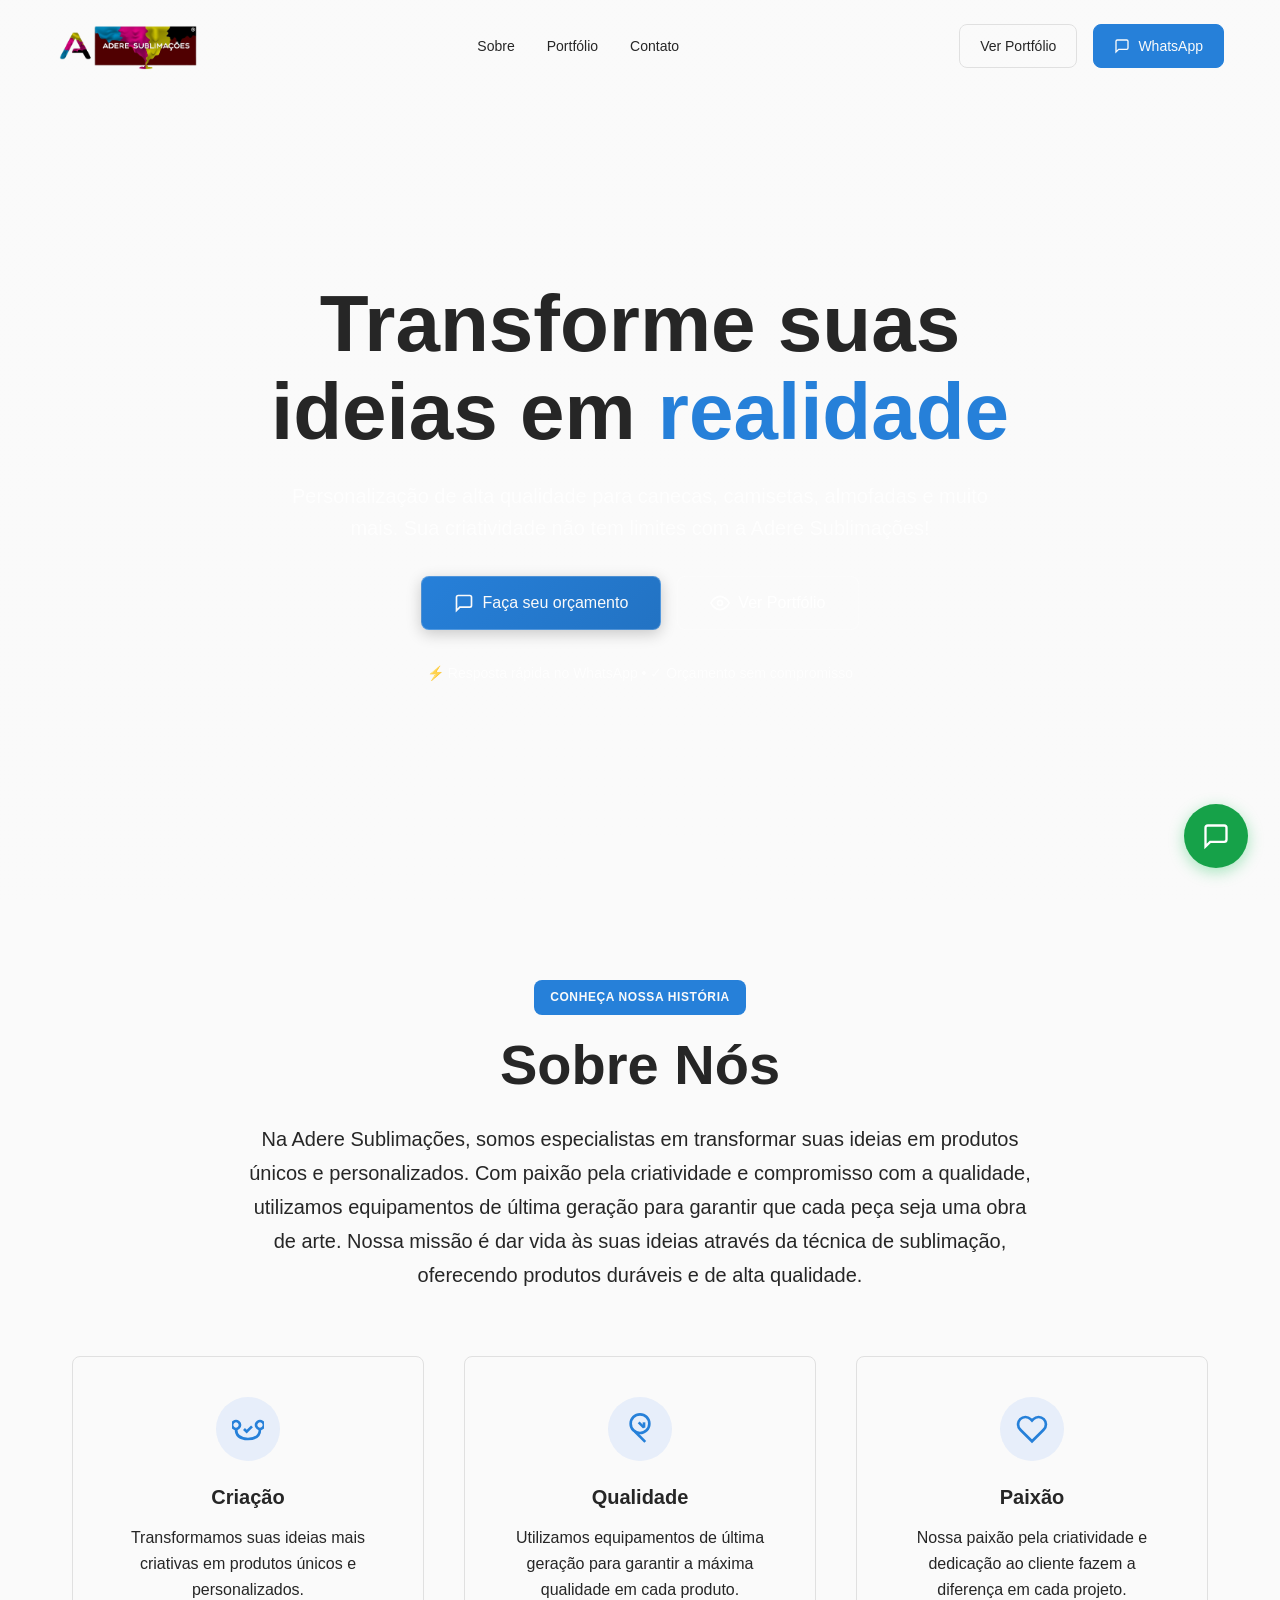
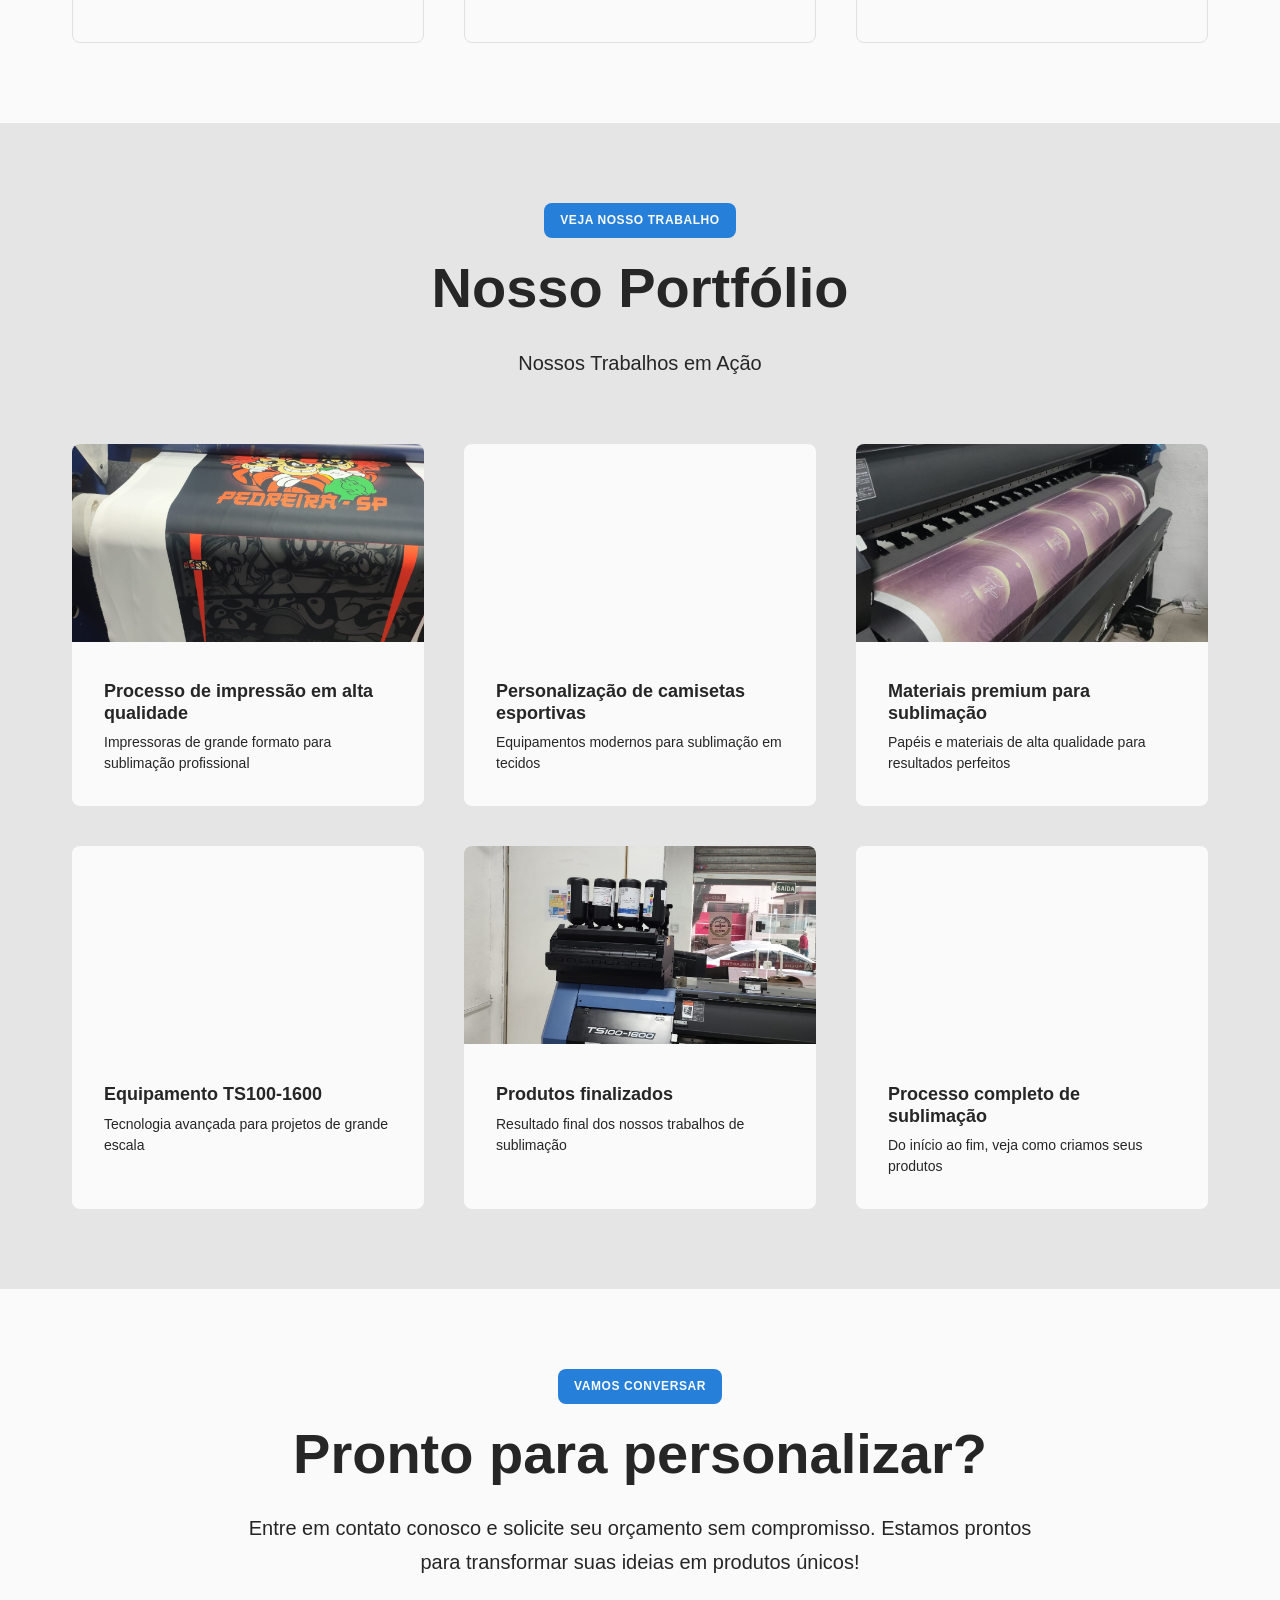
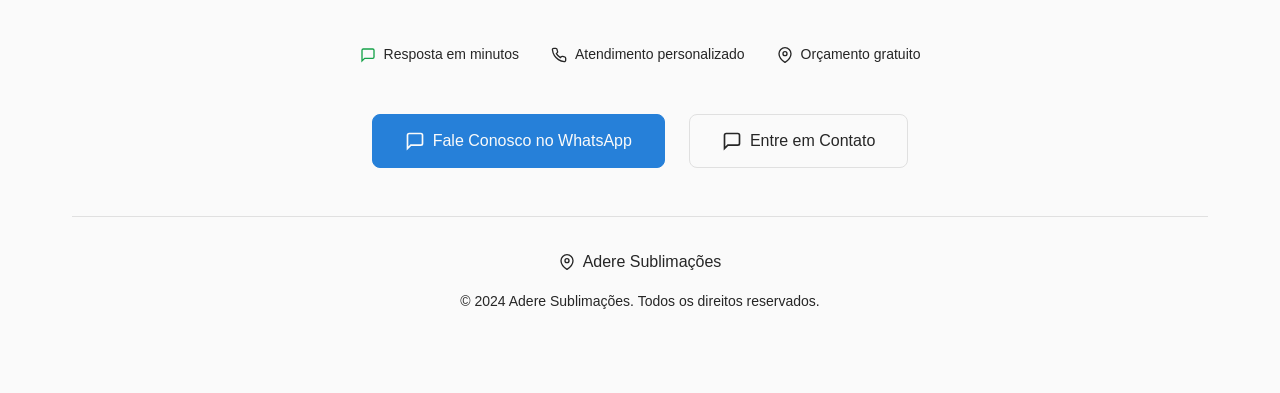
==== commit 14ca10ea: "Revert "first step" This reverts commit d741675b656f45c1abf73665694f23a442bf744a." ====
--- a/index.html
+++ b/index.html
@@ -8,132 +8,32 @@
     <title>Adere Sublimações - Transforme suas ideias em realidade</title>
     <meta name="description" content="Especialistas em sublimação personalizada para canecas, camisetas, almofadas e muito mais. Qualidade profissional e atendimento personalizado.">
     <style>
-    /* CSS Variables */
-    :root {
-      --primary: hsl(210, 70%, 50%);
-      --primary-foreground: hsl(0, 0%, 98%);
-      --background: hsl(0, 0%, 98%);
-      --foreground: hsl(0, 0%, 15%);
-      --muted: hsl(0, 2%, 90%);
-      --muted-foreground: hsl(0, 0%, 15%);
-      --border: hsl(0, 0%, 88%);
-      --green: hsl(142, 76%, 36%);
-      --container-max-width: 1200px;
-      --section-padding-mobile: 3rem 0;
-      --section-padding-tablet: 4rem 0;
-      --section-padding-desktop: 5rem 0;
-      --border-radius: 0.5rem;
-      --font-size-xs: 0.75rem;
-      --font-size-sm: 0.875rem;
-      --font-size-base: 1rem;
-      --font-size-lg: 1.125rem;
-      --font-size-xl: 1.25rem;
-      --font-size-2xl: 1.5rem;
-      --font-size-3xl: 1.875rem;
-      --font-size-4xl: 2.25rem;
-      --font-size-5xl: 3rem;
-      --font-size-6xl: 4rem;
-      
-      /* Animation variables */
-      --animation-duration: 0.6s;
-      --animation-timing: cubic-bezier(0.4, 0, 0.2, 1);
-      --animation-delay: 0.1s;
-    }
-    
-    /* Global animations */
-    @keyframes fadeInUp {
-      from {
-        opacity: 0;
-        transform: translateY(30px);
-      }
-      to {
-        opacity: 1;
-        transform: translateY(0);
-      }
-    }
-    
-    @keyframes fadeIn {
-      from {
-        opacity: 0;
-      }
-      to {
-        opacity: 1;
-      }
-    }
-    
-    @keyframes slideInLeft {
-      from {
-        opacity: 0;
-        transform: translateX(-50px);
-      }
-      to {
-        opacity: 1;
-        transform: translateX(0);
-      }
-    }
-    
-    @keyframes slideInRight {
-      from {
-        opacity: 0;
-        transform: translateX(50px);
-      }
-      to {
-        opacity: 1;
-        transform: translateX(0);
-      }
-    }
-    
-    @keyframes scaleIn {
-      from {
-        opacity: 0;
-        transform: scale(0.8);
-      }
-      to {
-        opacity: 1;
-        transform: scale(1);
-      }
-    }
-    
-    @keyframes pulse {
-      0%, 100% {
-        transform: scale(1);
-      }
-      50% {
-        transform: scale(1.05);
-      }
-    }
-    
-    /* Utility classes for animations */
-    .animate-fade-in {
-      animation: fadeIn var(--animation-duration) var(--animation-timing) forwards;
-    }
-    
-    .animate-fade-in-up {
-      animation: fadeInUp var(--animation-duration) var(--animation-timing) forwards;
-    }
-    
-    .animate-slide-in-left {
-      animation: slideInLeft var(--animation-duration) var(--animation-timing) forwards;
-    }
-    
-    .animate-slide-in-right {
-      animation: slideInRight var(--animation-duration) var(--animation-timing) forwards;
-    }
-    
-    .animate-scale-in {
-      animation: scaleIn var(--animation-duration) var(--animation-timing) forwards;
-    }
-    
-    .animate-pulse {
-      animation: pulse 2s ease-in-out infinite;
-    }
-    
-    /* Stagger animation delays */
-    .animate-stagger-1 { animation-delay: calc(var(--animation-delay) * 1); }
-    .animate-stagger-2 { animation-delay: calc(var(--animation-delay) * 2); }
-    .animate-stagger-3 { animation-delay: calc(var(--animation-delay) * 3); }
-    .animate-stagger-4 { animation-delay: calc(var(--animation-delay) * 4); }
-    .animate-stagger-5 { animation-delay: calc(var(--animation-delay) * 5); }
+/* CSS Variables */
+:root {
+  --primary: hsl(210, 70%, 50%);
+  --primary-foreground: hsl(0, 0%, 98%);
+  --background: hsl(0, 0%, 98%);
+  --foreground: hsl(0, 0%, 15%);
+  --muted: hsl(0, 2%, 90%);
+  --muted-foreground: hsl(0, 0%, 15%);
+  --border: hsl(0, 0%, 88%);
+  --green: hsl(142, 76%, 36%);
+  --container-max-width: 1200px;
+  --section-padding-mobile: 3rem 0;
+  --section-padding-tablet: 4rem 0;
+  --section-padding-desktop: 5rem 0;
+  --border-radius: 0.5rem;
+  --font-size-xs: 0.75rem;
+  --font-size-sm: 0.875rem;
+  --font-size-base: 1rem;
+  --font-size-lg: 1.125rem;
+  --font-size-xl: 1.25rem;
+  --font-size-2xl: 1.5rem;
+  --font-size-3xl: 1.875rem;
+  --font-size-4xl: 2.25rem;
+  --font-size-5xl: 3rem;
+  --font-size-6xl: 4rem;
+}
 
 @media (prefers-color-scheme: dark) {
   :root {
@@ -166,51 +66,9 @@
   width: 100%;
 }
 
-/* Enhanced responsive breakpoints */
-@media (min-width: 320px) {
-  .container { padding: 0 0.75rem; }
-  .hero-title { font-size: var(--font-size-3xl); }
-}
-
-@media (min-width: 375px) {
-  .container { padding: 0 0.875rem; }
-}
-
-@media (min-width: 480px) {
-  .container { padding: 0 1.25rem; }
-  .hero-title { font-size: var(--font-size-4xl); }
-  .section-title { font-size: var(--font-size-4xl); }
-}
-
-@media (min-width: 640px) {
-  .container { padding: 0 1.5rem; }
-  .hero-title { font-size: var(--font-size-5xl); }
-  .section-title { font-size: var(--font-size-5xl); }
-}
-
-@media (min-width: 768px) {
-  .container { padding: 0 1.75rem; }
-  .hero-title { font-size: var(--font-size-6xl); }
-  .section-title { font-size: var(--font-size-5xl); }
-}
-
-@media (min-width: 1024px) {
-  .container { padding: 0 2rem; }
-  .hero-title { font-size: 5rem; }
-  .section-title { font-size: 3.5rem; }
-}
-
-@media (min-width: 1280px) {
-  .container { padding: 0 2.5rem; }
-  .hero-title { font-size: 5.5rem; }
-  .section-title { font-size: 4rem; }
-}
-
-@media (min-width: 1536px) {
-  .container { padding: 0 3rem; }
-  .hero-title { font-size: 6rem; }
-  .section-title { font-size: 4.5rem; }
-}
+@media (min-width: 480px) { .container { padding: 0 1.25rem; } }
+@media (min-width: 640px) { .container { padding: 0 1.5rem; } }
+@media (min-width: 1024px) { .container { padding: 0 2rem; } }
 
 h1, h2, h3, h4, h5, h6 {
   font-weight: 700;
@@ -370,22 +228,22 @@
 }
 
 .logo {
-  height: 6rem;
+  height: 3rem;
   object-fit: contain;
-  max-width: 240px;
+  max-width: 120px;
 }
 
 @media (min-width: 480px) {
   .logo {
-    height: 7rem;
-    max-width: 280px;
+    height: 3.5rem;
+    max-width: 140px;
   }
 }
 
 @media (min-width: 768px) {
   .logo {
-    height: 8rem;
-    max-width: 320px;
+    height: 4rem;
+    max-width: 160px;
   }
 }
 
@@ -733,51 +591,14 @@
   padding: 1.5rem;
   text-align: center;
   transition: all 0.3s ease;
-  position: relative;
-  overflow: hidden;
 }
 
 @media (min-width: 640px) { .pillar-card { padding: 2rem; } }
 @media (min-width: 1024px) { .pillar-card { padding: 2.5rem; } }
-
-.pillar-card::before {
-  content: '';
-  position: absolute;
-  top: 0;
-  left: -100%;
-  width: 100%;
-  height: 100%;
-  background: linear-gradient(90deg, transparent, rgba(255, 255, 255, 0.1), transparent);
-  transition: left 0.5s ease;
-}
 
 .pillar-card:hover {
   transform: translateY(-5px);
   box-shadow: 0 10px 25px rgba(0, 0, 0, 0.1);
-  border-color: var(--primary);
-}
-
-.pillar-card:hover::before {
-  left: 100%;
-}
-
-.pillar-icon {
-  width: 4rem;
-  height: 4rem;
-  background-color: rgba(59, 130, 246, 0.1);
-  border-radius: 50%;
-  display: flex;
-  align-items: center;
-  justify-content: center;
-  margin: 0 auto 1.5rem;
-  color: var(--primary);
-  transition: all 0.3s ease;
-}
-
-.pillar-card:hover .pillar-icon {
-  background-color: var(--primary);
-  color: white;
-  transform: scale(1.1);
 }
 
 .pillar-icon {
@@ -1094,52 +915,10 @@
   border: 0;
 }
 
-/* Enhanced mobile optimization */
 @media (max-width: 767px) {
   .hidden-mobile {
     display: none !important;
   }
-  
-  /* Touch-friendly tap targets */
-  .btn, .nav-menu button, .mobile-menu-items button {
-    min-height: 48px;
-    min-width: 44px;
-  }
-  
-  /* Improved mobile spacing */
-  .hero-title {
-    font-size: var(--font-size-3xl) !important;
-    line-height: 1.2;
-  }
-  
-  .hero-subtitle {
-    font-size: var(--font-base) !important;
-  }
-  
-  .section-title {
-    font-size: var(--font-size-3xl) !important;
-    line-height: 1.3;
-  }
-  
-  /* Mobile grid adjustments */
-  .pillars-grid {
-    gap: 1rem;
-  }
-  
-  .portfolio-grid {
-    gap: 0.75rem;
-  }
-  
-  /* Mobile menu improvements */
-  .mobile-menu {
-    max-height: calc(100vh - 80px);
-    padding: 1.5rem 1rem;
-  }
-  
-  .mobile-menu-items button {
-    padding: 1rem 0;
-    font-size: var(--font-size-lg);
-  }
 }
 
 @media (min-width: 768px) {
@@ -1148,30 +927,14 @@
   }
 }
 
-/* Disable hover effects on touch devices */
 @media (hover: none) and (pointer: coarse) {
   .btn:hover { transform: none; }
   .pillar-card:hover { transform: none; }
   .portfolio-item:hover { transform: none; }
   .portfolio-item:hover img,
   .portfolio-item:hover video { transform: none; }
-  
-  /* Improve touch feedback */
-  .btn:active, .nav-menu button:active, .mobile-menu-items button:active {
-    background-color: var(--muted);
-    transform: scale(0.98);
-  }
-}
-
-/* High DPI displays */
-@media (-webkit-min-device-pixel-ratio: 2), (min-resolution: 192dpi) {
-  .logo {
-    image-rendering: -webkit-optimize-contrast;
-    image-rendering: crisp-edges;
-  }
-}
-
-/* Reduce motion for accessibility */
+}
+
 @media (prefers-reduced-motion: reduce) {
   * {
     animation-duration: 0.01ms !important;
@@ -1179,27 +942,6 @@
     transition-duration: 0.01ms !important;
   }
   html { scroll-behavior: auto; }
-  .hero { transform: none !important; }
-}
-
-/* Dark mode support */
-@media (prefers-color-scheme: dark) {
-  .navbar {
-    background-color: rgba(0, 0, 0, 0.95);
-  }
-  
-  .mobile-menu {
-    background-color: rgba(0, 0, 0, 0.98);
-    border-color: rgba(255, 255, 255, 0.1);
-  }
-  
-  .nav-menu button, .mobile-menu-items button {
-    color: rgba(255, 255, 255, 0.7);
-  }
-  
-  .nav-menu button:hover, .mobile-menu-items button:hover {
-    color: white;
-  }
 }
 
 .btn:focus-visible,
@@ -1607,7 +1349,6 @@
 }
 
 function initializeAnimations() {
-    // Enhanced scroll animations
     const observerOptions = {
         threshold: 0.1,
         rootMargin: '0px 0px -50px 0px'
@@ -1616,45 +1357,19 @@
     const observer = new IntersectionObserver((entries) => {
         entries.forEach(entry => {
             if (entry.isIntersecting) {
-                const target = entry.target;
-                
-                // Add animation classes based on element type
-                if (target.classList.contains('pillar-card')) {
-                    target.classList.add('animate-fade-in-up', 'animate-stagger-1');
-                } else if (target.classList.contains('portfolio-item')) {
-                    target.classList.add('animate-scale-in', 'animate-stagger-2');
-                } else if (target.classList.contains('section-header')) {
-                    target.classList.add('animate-fade-in');
-                } else if (target.classList.contains('hero-content')) {
-                    target.classList.add('animate-fade-in-up');
-                } else {
-                    target.classList.add('animate-fade-in');
-                }
-                
-                // Remove observer after animation
-                observer.unobserve(target);
+                entry.target.style.opacity = '1';
+                entry.target.style.transform = 'translateY(0)';
             }
         });
     }, observerOptions);
 
-    // Observe all animated elements
-    const animatedElements = document.querySelectorAll('.pillar-card, .portfolio-item, .section-header, .hero-content');
+    const animatedElements = document.querySelectorAll('.pillar-card, .portfolio-item');
     animatedElements.forEach(el => {
-        // Reset styles
         el.style.opacity = '0';
-        el.style.transform = 'translateY(30px)';
+        el.style.transform = 'translateY(20px)';
+        el.style.transition = 'opacity 0.6s ease, transform 0.6s ease';
         observer.observe(el);
     });
-
-    // Add parallax effect to hero section
-    const heroSection = document.querySelector('.hero');
-    if (heroSection) {
-        window.addEventListener('scroll', () => {
-            const scrolled = window.pageYOffset;
-            const parallax = scrolled * 0.5;
-            heroSection.style.transform = `translateY(${parallax}px)`;
-        });
-    }
 }
 
 function initializePortfolio() {
